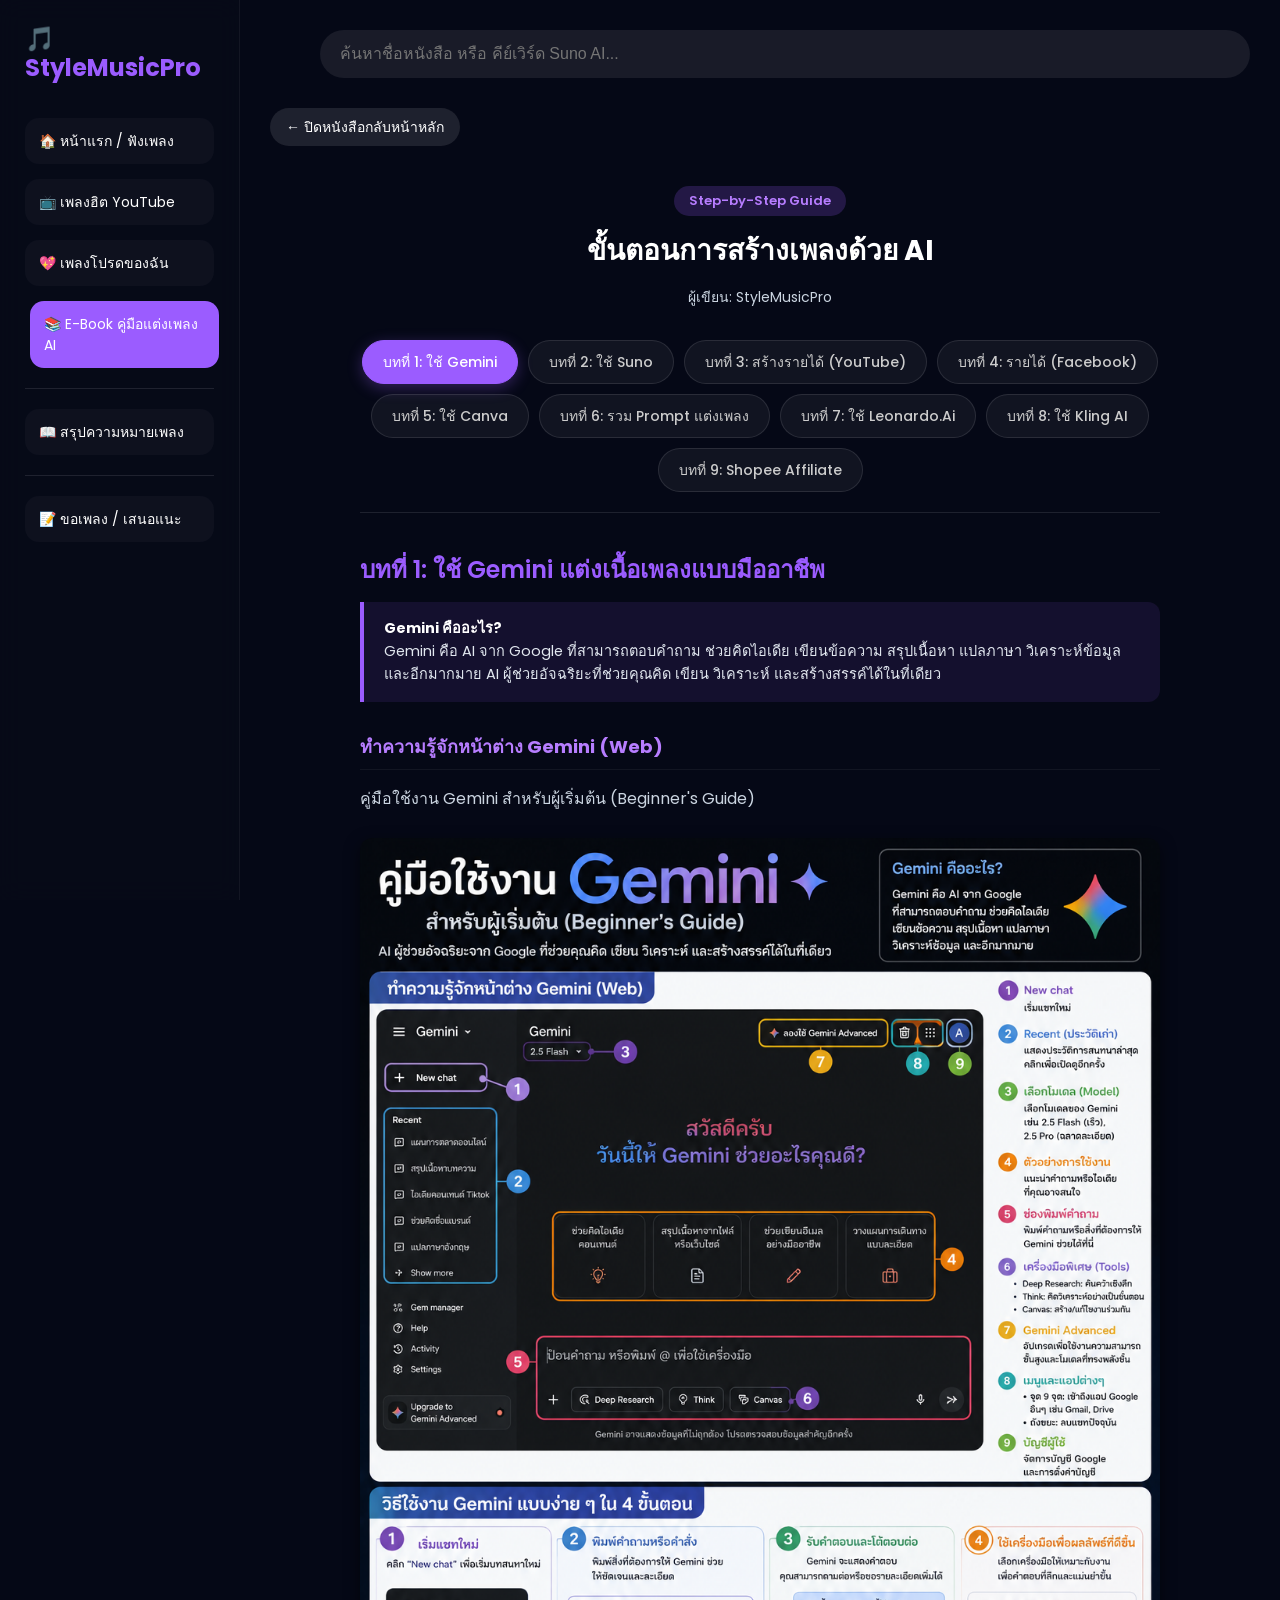
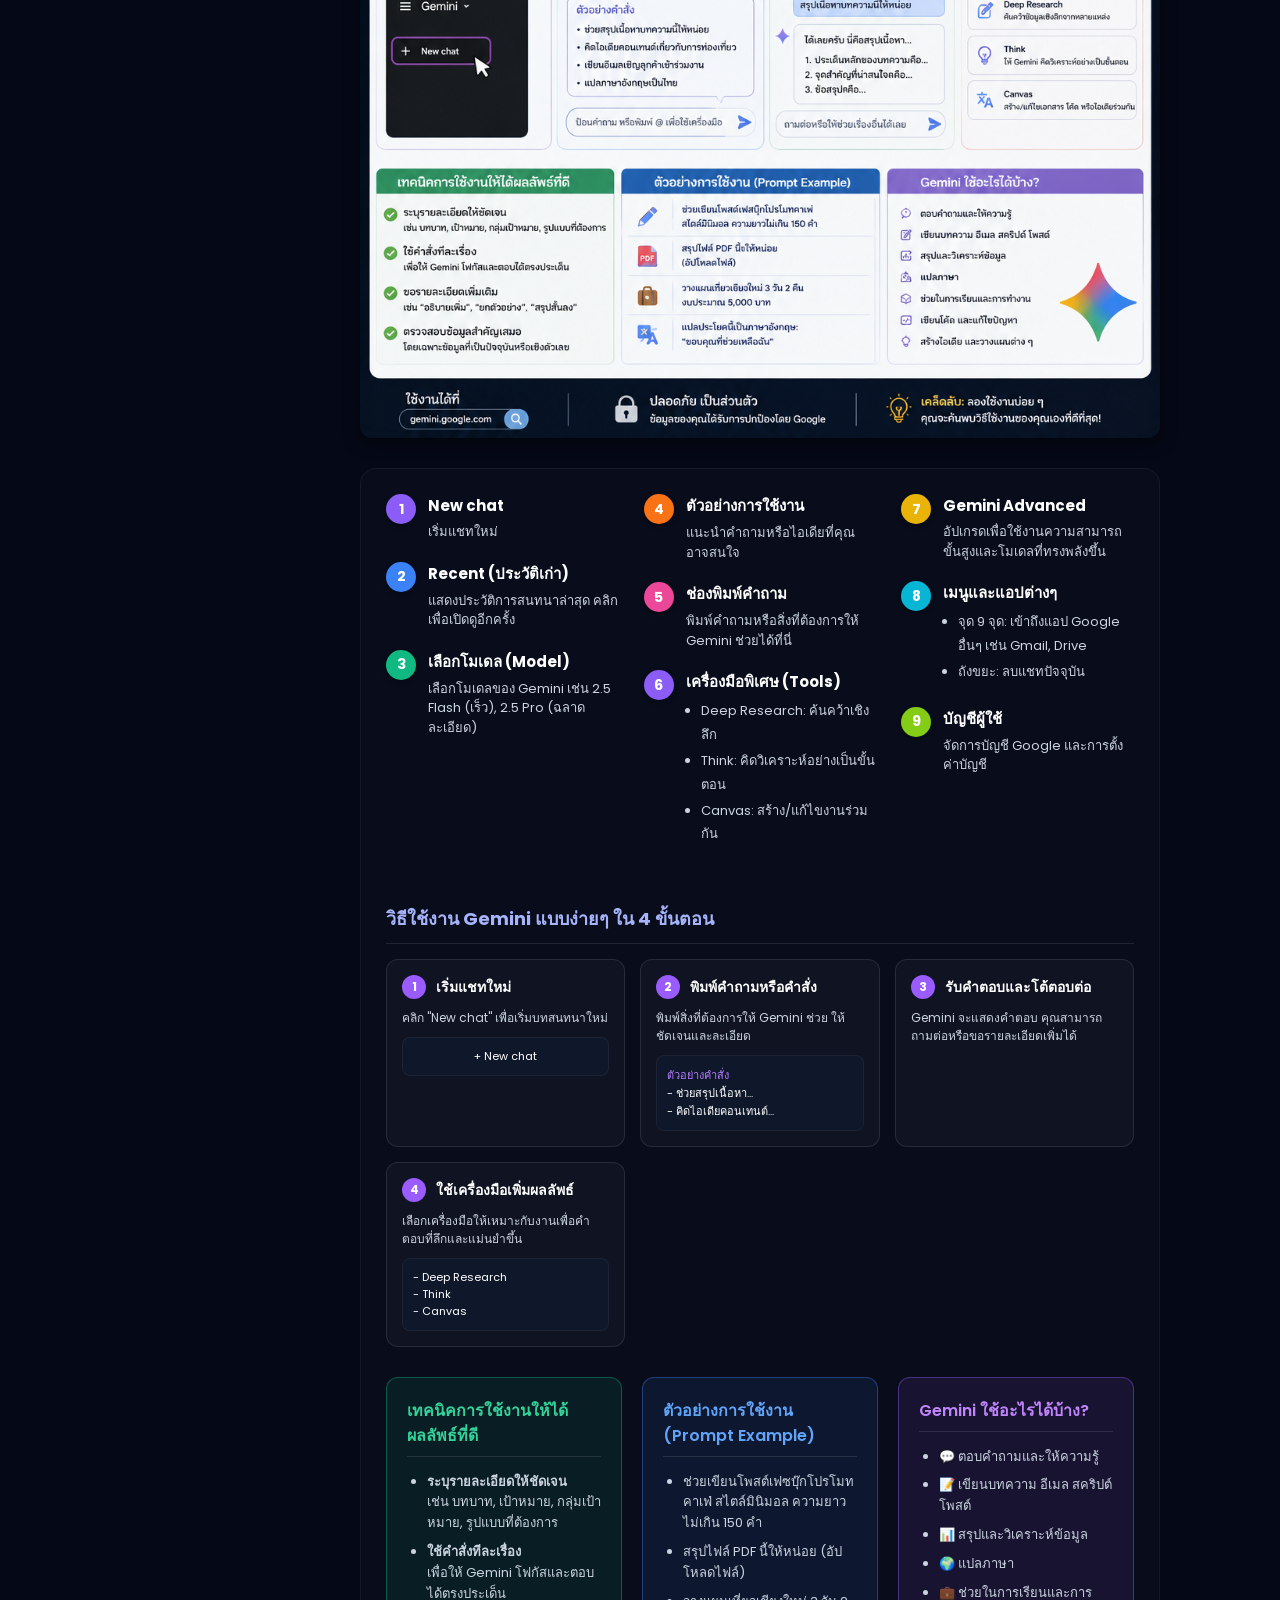
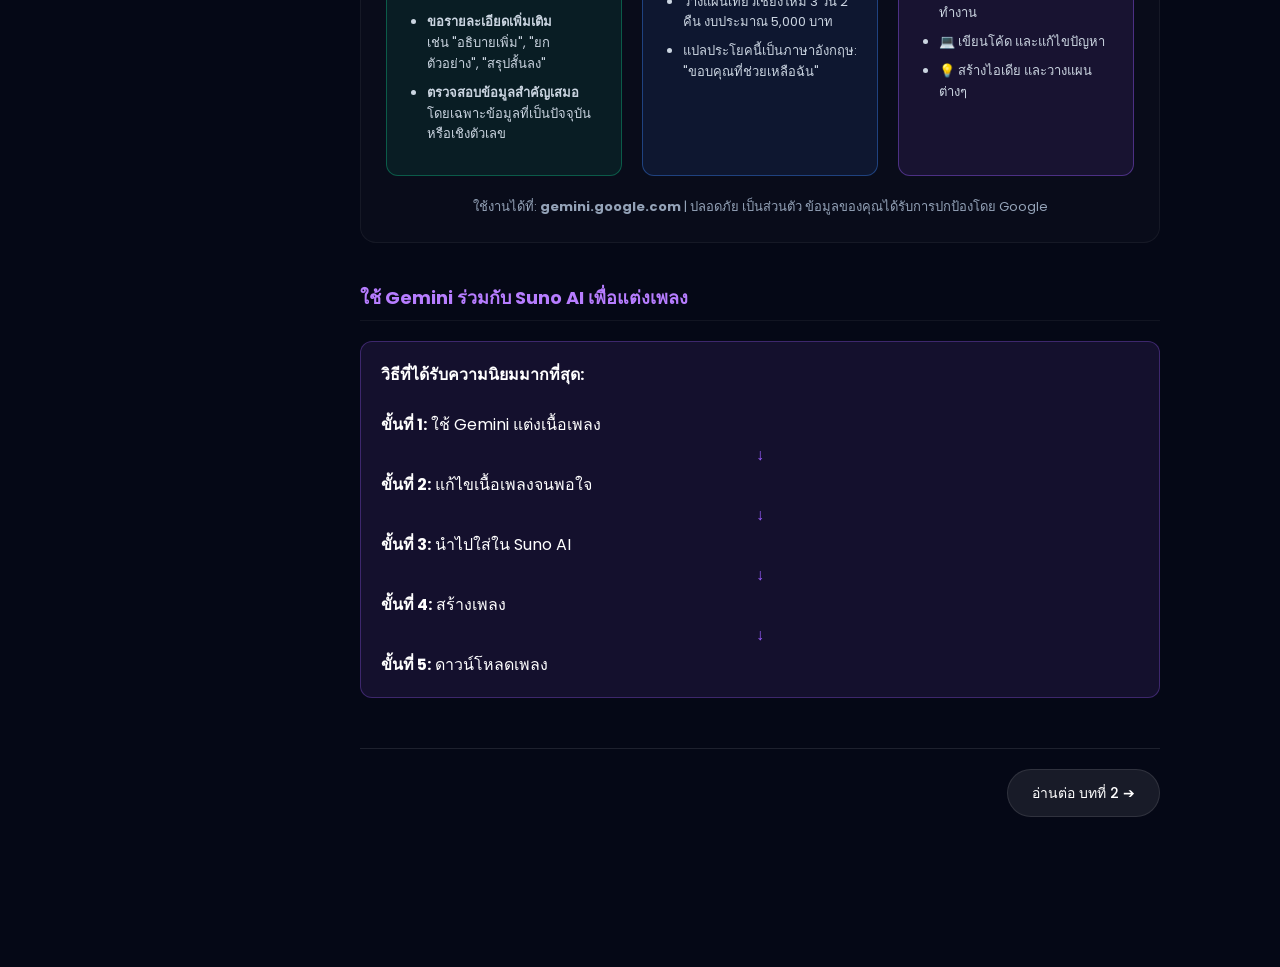
==== ebook.html @ 4c35cf30 "Fix image source path in ebook.html" ====
<!DOCTYPE html>
<html lang="th">
<head>
 <script async src="https://pagead2.googlesyndication.com/pagead/js/adsbygoogle.js?client=ca-pub-6145864021950294"
     crossorigin="anonymous"></script>   
<meta charset="UTF-8">
<meta name="viewport" content="width=device-width, initial-scale=1.0, maximum-scale=1.0, user-scalable=no">

<title>E-Book: ขั้นตอนการสร้างเพลงด้วย Suno AI | StyleMusicPro</title>
<meta name="description" content="ดาวน์โหลดฟรี E-Book คู่มือขั้นตอนการสร้างเพลงด้วย Suno AI และ Gemini เรียนรู้วิธีเขียนเนื้อเพลงและการใช้คำสั่ง (Prompt) ที่ชัดเจน">
<meta name="keywords" content="Suno AI, แต่งเพลงด้วย AI, Prompt แต่งเพลง Suno, คู่มือ Suno AI, สร้างเพลง AI, ขั้นตอนการสร้างเพลง, StyleMusicPro">
<meta name="author" content="StyleMusicPro">
<link href="https://fonts.googleapis.com/css2?family=Poppins:wght@300;400;500;600;700&display=swap" rel="stylesheet">

<style>
/* --- สไตล์หลัก --- */
.menu-toggle{ display:none; position:fixed; top:15px; left:15px; z-index:9999; width:42px; height:42px; border:none; border-radius:12px; background:#9b5cff; color:white; font-size:24px; cursor:pointer; align-items: center; justify-content: center; }
*{ margin:0; padding:0; box-sizing:border-box; }
body{ font-family:'Poppins',sans-serif; background:#050816; color:white; overflow-x:hidden; width: 100vw; scroll-behavior:smooth; padding-bottom: 100px; }
.container{ display:flex; min-height:100vh; max-width: 100%; }
a { text-decoration: none; color: inherit; }

/* Sidebar */
.sidebar{ width:240px; background:rgba(7,11,24,.88); backdrop-filter:blur(12px); padding:25px; display:flex; flex-direction:column; gap:15px; border-right:1px solid rgba(255,255,255,.05); z-index: 1000; position: fixed; height: 100vh; }
.logo-container { display: flex; justify-content: space-between; align-items: center; margin-bottom:20px; }
.logo{ font-size:24px; font-weight:700; color:#9b5cff; line-height: 1.2; }
.close-sidebar { display: none; background: none; border: none; color: white; font-size: 24px; cursor: pointer; }
.menu{ padding:12px 14px; border-radius:14px; cursor:pointer; transition:.3s; background:rgba(255,255,255,.03); display: block; font-size: 14px; }
.menu:hover, .menu.active { background:#9b5cff; transform:translateX(5px); }
.menu-divider { height: 1px; background: rgba(255,255,255,0.1); margin: 5px 0; }

/* Main Content */
.main{ flex:1; margin-left: 240px; padding:30px; }
.topbar{ display:flex; justify-content:space-between; align-items:center; gap:20px; margin-bottom:30px; }
.search-box input{ width:100%; padding:15px 20px; border:none; border-radius:40px; background:rgba(255,255,255,.08); color:white; outline:none; font-size:16px; }

/* Sections */
.page-header { margin-bottom: 30px; padding-bottom: 20px; border-bottom: 1px solid rgba(255,255,255,0.1); }
.page-title { font-size: 28px; color: #fff; margin-bottom: 10px; line-height: 1.4; }
.page-subtitle { color: #aaa; font-size: 14px; line-height: 1.6; }
.video-grid { display: grid; grid-template-columns: repeat(auto-fit, minmax(280px, 1fr)); gap: 25px; margin-bottom: 50px; }
.video-card { background: rgba(255,255,255,0.02); border: 1px solid rgba(255,255,255,0.05); border-radius: 16px; padding: 15px; transition: 0.3s; }
.video-card:hover { transform: translateY(-5px); border-color: #9b5cff; background: rgba(255,255,255,0.05); box-shadow: 0 10px 20px rgba(155,92,255,0.1); }
.video-card img { width: 100%; height: 350px; border-radius: 12px; object-fit: cover; margin-bottom: 15px; background: #333; }
.video-title { font-size: 16px; font-weight: 600; color: #fff; line-height: 1.4; margin-bottom: 8px; }
.video-channel { font-size: 13px; color: #9b5cff; }
.btn-download { display: inline-block; margin-top: 10px; padding: 10px 20px; background: #9b5cff; color: white; border-radius: 20px; font-size: 14px; font-weight: 600; transition: 0.3s; text-align: center; width: 100%; border: none; cursor: pointer; font-family: 'Poppins', sans-serif; }
.btn-download:hover { background: #b77dff; transform: translateY(-2px); }

/* --- ระบบอ่าน E-Book ที่เป็นระบบ --- */
.reader-container { max-width: 800px; margin: 0 auto; padding: 20px 0; }
.book-header { text-align: center; margin-bottom: 30px; }
.book-tag { background: rgba(155,92,255,0.2); color: #b77dff; padding: 5px 15px; border-radius: 20px; font-size: 13px; font-weight: 600; display: inline-block; margin-bottom: 15px; }
.book-title-read { font-size: 28px; color: #fff; line-height: 1.4; margin-bottom: 15px; }
.book-author { color: #888; font-size: 14px; }

/* Chapter Navigation Menu */
.chapter-nav { display: flex; flex-wrap: wrap; gap: 10px; justify-content: center; margin-bottom: 40px; padding-bottom: 20px; border-bottom: 1px solid rgba(255,255,255,0.1); }
.chapter-btn { background: rgba(255,255,255,0.05); color: #ccc; border: 1px solid rgba(255,255,255,0.1); padding: 10px 20px; border-radius: 30px; cursor: pointer; transition: 0.3s; font-family: 'Poppins', sans-serif; font-size: 14px; font-weight: 500; }
.chapter-btn:hover { background: rgba(155,92,255,0.2); color: #fff; border-color: #9b5cff; }
.chapter-btn.active { background: #9b5cff; color: #fff; border-color: #9b5cff; box-shadow: 0 4px 15px rgba(155,92,255,0.3); }

/* Chapter Content Area */
.chapter-content { display: none; animation: fadeIn 0.4s ease; }
.chapter-content.active { display: block; }
@keyframes fadeIn { from { opacity: 0; transform: translateY(15px); } to { opacity: 1; transform: translateY(0); } }

/* Typography inside Reader */
.chapter-title { color: #9b5cff; font-size: 24px; margin-bottom: 15px; line-height: 1.4; font-weight: 600; }
.chapter-summary { background: rgba(155, 92, 255, 0.1); border-left: 4px solid #9b5cff; padding: 15px 20px; margin-bottom: 30px; border-radius: 0 12px 12px 0; color: #e2e8f0; font-size: 14.5px; line-height: 1.6; }
.chapter-summary strong { color: #fff; }

.reader-container h3 { color: #fff; font-size: 18px; margin: 30px 0 15px 0; border-bottom: 1px solid rgba(255,255,255,0.05); padding-bottom: 8px; }
.reader-container h4 { color: #fff; font-size: 16px; margin: 20px 0 10px 0; }
.reader-container p { margin-bottom: 15px; color: #cbd5e1; line-height: 1.8; }
.reader-container ul, .reader-container ol { margin-left: 0px; margin-bottom: 20px; color: #cbd5e1; line-height: 1.8; padding-left: 20px; }
.reader-container li { margin-bottom: 10px; }
.prompt-box { background: #0f172a; border: 1px solid rgba(155,92,255,0.3); padding: 20px; border-radius: 12px; margin: 20px 0; font-family: monospace; color: #a5b4fc; word-wrap: break-word; line-height: 1.6; }
.workflow-box { background: rgba(155,92,255,0.1); padding: 20px; border-radius: 12px; border: 1px solid rgba(155,92,255,0.3); margin-top: 20px; text-align: center; }
.prompt-list-item { background: rgba(255,255,255,0.02); border-left: 3px solid #9b5cff; padding: 12px 15px; margin-bottom: 10px; border-radius: 0 8px 8px 0; font-family: monospace; color: #cbd5e1; list-style-type: none; margin-left: -20px;}
.content-image { max-width: 100%; height: auto; border-radius: 12px; margin: 25px 0; box-shadow: 0 5px 15px rgba(0,0,0,0.5); display: block; }

/* Custom Layout for Infographic Content */
.info-container { background: rgba(255,255,255,0.02); border-radius: 16px; padding: 25px; margin-top: 30px; border: 1px solid rgba(255,255,255,0.05); }
.info-grid { display: grid; grid-template-columns: repeat(auto-fit, minmax(220px, 1fr)); gap: 25px; margin-bottom: 35px; }
.info-item { display: flex; align-items: flex-start; gap: 12px; margin-bottom: 20px; }
.info-number { width: 30px; height: 30px; border-radius: 50%; display: flex; align-items: center; justify-content: center; font-weight: bold; color: white; flex-shrink: 0; font-size: 14px; box-shadow: 0 2px 5px rgba(0,0,0,0.3); }

/* Number Colors */
.num-1, .num-11 { background: #8b5cf6; }
.num-2, .num-10 { background: #3b82f6; }
.num-3 { background: #10b981; }
.num-4 { background: #f97316; }
.num-5 { background: #ec4899; }
.num-6 { background: #8b5cf6; }
.num-7 { background: #eab308; }
.num-8 { background: #06b6d4; }
.num-9 { background: #84cc16; }
.num-12 { background: #3b82f6; }

.info-text strong { display: block; color: #fff; margin-bottom: 5px; font-size: 15px; }
.info-text p { font-size: 13px; margin: 0; line-height: 1.5; color: #cbd5e1; }
.info-text ul { padding-left: 15px; margin-top: 5px; margin-bottom: 0; }
.info-text li { font-size: 13px; margin-bottom: 3px; color: #cbd5e1; }

/* Cards Grid */
.cards-grid { display: grid; grid-template-columns: repeat(auto-fit, minmax(220px, 1fr)); gap: 20px; }
.card-box { background: rgba(0,0,0,0.2); border-radius: 12px; padding: 20px; border: 1px solid rgba(155,92,255,0.2); }
.card-title { font-weight: 600; color: #b77dff; margin-bottom: 15px; font-size: 16px; border-bottom: 1px solid rgba(255,255,255,0.1); padding-bottom: 8px; }
.card-box.purple-bg { background: rgba(155,92,255,0.1); border-color: rgba(155,92,255,0.4); }
.card-box.blue-bg { background: rgba(59,130,246,0.1); border-color: rgba(59,130,246,0.4); }
.card-box.green-bg { background: rgba(16,185,129,0.1); border-color: rgba(16,185,129,0.4); }
.card-box ol, .card-box ul { padding-left: 20px; margin-bottom: 10px; }
.card-box li { font-size: 13px; margin-bottom: 8px; line-height: 1.6; }
.card-subtitle { font-weight: 600; color: #a5b4fc; font-size: 14px; margin-bottom: 5px; margin-top: 10px; }
.card-text { font-size: 13px; color: #e2e8f0; background: rgba(0,0,0,0.3); padding: 8px; border-radius: 6px; margin-bottom: 10px; line-height: 1.5; }

/* Gemini 4 Steps Grid */
.gemini-steps-grid { display: grid; grid-template-columns: repeat(auto-fit, minmax(180px, 1fr)); gap: 15px; margin-bottom: 30px; }
.gemini-step { background: rgba(255,255,255,0.03); border: 1px solid rgba(255,255,255,0.1); border-radius: 12px; padding: 15px; }
.gemini-step-header { display: flex; align-items: center; gap: 10px; margin-bottom: 10px; }
.gemini-step-num { width: 24px; height: 24px; border-radius: 50%; background: #9b5cff; color: white; display: flex; align-items: center; justify-content: center; font-size: 12px; font-weight: bold; }
.gemini-step-title { font-weight: 600; font-size: 14px; color: #fff; }
.gemini-step-desc { font-size: 12px; color: #cbd5e1; line-height: 1.5; }
.gemini-mockup { background: #0f172a; border-radius: 8px; padding: 10px; margin-top: 10px; font-size: 11px; border: 1px solid rgba(255,255,255,0.05); }

/* YouTube Specific Styles */
.yt-header-box { background: rgba(239,68,68,0.1); border: 1px solid rgba(239,68,68,0.3); padding: 20px; border-radius: 12px; margin-bottom: 30px; }
.yt-main-title { color: #ef4444; font-size: 24px; font-weight: 700; text-align: center; margin-bottom: 5px; }
.yt-sub-title { color: #fca5a5; text-align: center; font-size: 14px; margin-bottom: 20px; }
.yt-flow { display: flex; justify-content: center; gap: 15px; flex-wrap: wrap; font-size: 13px; font-weight: 600; color: #fff; }
.yt-flow span { display: flex; align-items: center; gap: 5px; }
.yt-flow span::after { content: "➔"; color: #ef4444; margin-left: 10px; }
.yt-flow span:last-child::after { display: none; }

.yt-grid { display: grid; grid-template-columns: repeat(auto-fit, minmax(300px, 1fr)); gap: 20px; margin-bottom: 25px; }
.yt-box { background: rgba(255,255,255,0.02); border: 1px solid rgba(239,68,68,0.2); border-radius: 12px; padding: 20px; }
.yt-box-header { display: flex; align-items: center; gap: 10px; margin-bottom: 15px; border-bottom: 1px solid rgba(239,68,68,0.2); padding-bottom: 10px; }
.yt-step-circle { width: 32px; height: 32px; background: #ef4444; color: white; border-radius: 50%; display: flex; align-items: center; justify-content: center; font-weight: bold; font-size: 16px; flex-shrink: 0; }
.yt-box-title { color: #fca5a5; font-size: 16px; font-weight: 600; }

.yt-list { list-style: none; padding: 0; margin: 0; }
.yt-list li { display: flex; align-items: flex-start; gap: 10px; margin-bottom: 12px; font-size: 13px; color: #cbd5e1; line-height: 1.5; }
.yt-list li .num { background: #ef4444; color: white; width: 18px; height: 18px; border-radius: 50%; display: flex; align-items: center; justify-content: center; font-size: 10px; font-weight: bold; flex-shrink: 0; margin-top: 2px; }
.yt-list li ul { padding-left: 15px; margin-top: 5px; list-style-type: disc; color: #94a3b8; }
.yt-list li ul li { margin-bottom: 2px; }

.yt-highlight-box { background: rgba(0,0,0,0.3); border-radius: 8px; padding: 15px; margin-top: 15px; border: 1px solid rgba(255,255,255,0.05); }
.yt-highlight-box h4 { color: #fff; font-size: 14px; margin-top: 0; margin-bottom: 10px; text-align: center; }

.yt-features-grid { display: grid; grid-template-columns: repeat(auto-fit, minmax(140px, 1fr)); gap: 10px; }
.yt-feature { background: rgba(255,255,255,0.03); padding: 10px; border-radius: 8px; text-align: center; font-size: 12px; color: #cbd5e1; border: 1px solid rgba(255,255,255,0.05); }
.yt-feature strong { display: block; color: #60a5fa; margin-bottom: 5px; font-size: 13px; }

.yt-tools-grid { display: grid; grid-template-columns: 1fr 1fr; gap: 10px; margin-top: 10px; }
.yt-tool { display: flex; align-items: center; gap: 10px; background: rgba(255,255,255,0.03); padding: 10px; border-radius: 8px; font-size: 12px; border: 1px solid rgba(255,255,255,0.05); }
.yt-tool-icon { width: 30px; height: 30px; border-radius: 6px; background: #333; display: flex; align-items: center; justify-content: center; font-weight: bold; color: white; }

.yt-table { width: 100%; border-collapse: collapse; margin-top: 10px; font-size: 12px; }
.yt-table th, .yt-table td { padding: 8px; border-bottom: 1px solid rgba(255,255,255,0.1); text-align: left; color: #cbd5e1; }
.yt-table th { color: #fca5a5; font-weight: 600; }
.yt-table td:last-child { color: #10b981; font-weight: 600; }

.yt-summary-bar { background: linear-gradient(90deg, #1e1b4b, #4c1d95, #9f1239); padding: 15px 20px; border-radius: 12px; display: flex; justify-content: space-between; align-items: center; margin-top: 20px; flex-wrap: wrap; gap: 15px; }
.yt-summary-text { color: white; font-size: 14px; font-weight: 600; }

/* =========================================
   สไตล์สำหรับ บทที่ 2 (Suno AI) 
========================================= */
.suno-infographic-container { background: rgba(255,255,255,0.02); border-radius: 16px; padding: 25px; margin-top: 30px; border: 1px solid rgba(255,255,255,0.05); }
.suno-info-grid { display: grid; grid-template-columns: repeat(auto-fit, minmax(220px, 1fr)); gap: 25px; margin-bottom: 35px; }
.suno-info-item { display: flex; align-items: flex-start; gap: 12px; margin-bottom: 20px; }
.suno-info-number { width: 30px; height: 30px; border-radius: 50%; display: flex; align-items: center; justify-content: center; font-weight: bold; color: white; flex-shrink: 0; font-size: 14px; box-shadow: 0 2px 5px rgba(0,0,0,0.3); }
.suno-info-number.num-1, .suno-info-number.num-11 { background: #8b5cf6; }
.suno-info-number.num-2, .suno-info-number.num-10 { background: #3b82f6; }
.suno-info-number.num-3 { background: #10b981; }
.suno-info-number.num-4 { background: #f97316; }
.suno-info-number.num-5 { background: #ec4899; }
.suno-info-number.num-6 { background: #8b5cf6; }
.suno-info-number.num-7 { background: #eab308; }
.suno-info-number.num-8 { background: #06b6d4; }
.suno-info-number.num-9 { background: #84cc16; }
.suno-info-number.num-12 { background: #3b82f6; }

.suno-info-text strong { display: block; color: #fff; margin-bottom: 5px; font-size: 15px; }
.suno-info-text p { font-size: 13px; margin: 0; line-height: 1.5; color: #cbd5e1; }
.suno-info-text ul { padding-left: 15px; margin-top: 5px; margin-bottom: 0; }
.suno-info-text li { font-size: 13px; margin-bottom: 3px; color: #cbd5e1; }

.suno-cards-grid { display: grid; grid-template-columns: repeat(auto-fit, minmax(220px, 1fr)); gap: 20px; }
.suno-card { background: rgba(0,0,0,0.2); border-radius: 12px; padding: 20px; border: 1px solid rgba(155,92,255,0.2); }
.suno-card-title { font-weight: 600; color: #b77dff; margin-bottom: 15px; font-size: 16px; border-bottom: 1px solid rgba(255,255,255,0.1); padding-bottom: 8px; }
.suno-card.purple-bg { background: rgba(155,92,255,0.1); border-color: rgba(155,92,255,0.4); }
.suno-card ol, .suno-card ul { padding-left: 20px; margin-bottom: 10px; }
.suno-card li { font-size: 13px; margin-bottom: 8px; line-height: 1.6; }
.suno-card-subtitle { font-weight: 600; color: #a5b4fc; font-size: 14px; margin-bottom: 5px; margin-top: 10px; }
.suno-card-text { font-size: 13px; color: #e2e8f0; background: rgba(0,0,0,0.3); padding: 8px; border-radius: 6px; margin-bottom: 10px; line-height: 1.5; }
.suno-note { font-size: 12px; color: #94a3b8; margin-top: 10px; font-style: italic; }

/* =========================================
   สไตล์สำหรับ บทที่ 4 และ 5 (Facebook, Canva) 
========================================= */
.fb-header-box { background: rgba(24,119,242,0.1); border: 1px solid rgba(24,119,242,0.3); padding: 20px; border-radius: 12px; margin-bottom: 30px; }
.fb-main-title { color: #60a5fa; font-size: 24px; font-weight: 700; text-align: center; margin-bottom: 5px; }
.fb-sub-title { color: #93c5fd; text-align: center; font-size: 14px; margin-bottom: 20px; }
.fb-flow { display: flex; justify-content: center; gap: 15px; flex-wrap: wrap; font-size: 13px; font-weight: 600; color: #fff; }
.fb-flow span { display: flex; align-items: center; gap: 5px; }
.fb-flow span::after { content: "➔"; color: #60a5fa; margin-left: 10px; }
.fb-flow span:last-child::after { display: none; }

.fb-grid { display: grid; grid-template-columns: repeat(auto-fit, minmax(300px, 1fr)); gap: 20px; margin-bottom: 25px; }
.fb-box { background: rgba(255,255,255,0.02); border: 1px solid rgba(24,119,242,0.2); border-radius: 12px; padding: 20px; height: 100%; }
.fb-box-header { display: flex; align-items: center; gap: 10px; margin-bottom: 15px; border-bottom: 1px solid rgba(24,119,242,0.2); padding-bottom: 10px; }
.fb-step-circle { width: 32px; height: 32px; background: #3b82f6; color: white; border-radius: 50%; display: flex; align-items: center; justify-content: center; font-weight: bold; font-size: 16px; flex-shrink: 0; }
.fb-box-title { color: #93c5fd; font-size: 16px; font-weight: 600; }

.fb-list { list-style: none; padding: 0; margin: 0; }
.fb-list li { display: flex; align-items: flex-start; gap: 10px; margin-bottom: 12px; font-size: 13px; color: #cbd5e1; line-height: 1.5; }
.fb-list li .num { background: #3b82f6; color: white; width: 18px; height: 18px; border-radius: 50%; display: flex; align-items: center; justify-content: center; font-size: 10px; font-weight: bold; flex-shrink: 0; margin-top: 2px; }

.fb-highlight-box { background: rgba(0,0,0,0.3); border-radius: 8px; padding: 15px; margin-top: 15px; border: 1px solid rgba(255,255,255,0.05); }
.fb-icon-grid { display: grid; grid-template-columns: repeat(auto-fit, minmax(180px, 1fr)); gap: 15px; }
.fb-icon-item { background: rgba(255,255,255,0.03); border: 1px solid rgba(255,255,255,0.05); padding: 15px; border-radius: 8px; font-size: 12px; color: #cbd5e1; line-height: 1.5; }
.fb-icon-item strong { display: block; color: #60a5fa; margin-bottom: 5px; font-size: 14px; }


/* Bottom Navigation Buttons */
.chapter-footer-nav { display: flex; justify-content: space-between; align-items: center; margin-top: 50px; padding-top: 20px; border-top: 1px solid rgba(255,255,255,0.1); }
.btn-nav { background: rgba(255,255,255,0.08); color: white; border: 1px solid rgba(255,255,255,0.1); padding: 12px 24px; border-radius: 30px; cursor: pointer; transition: 0.3s; font-family: 'Poppins', sans-serif; font-size: 14px; font-weight: 500; display: inline-flex; align-items: center; gap: 8px; }
.btn-nav:hover { background: #9b5cff; border-color: #9b5cff; }
.btn-back-read { display: inline-block; background: rgba(255,255,255,0.1); color: white; padding: 8px 16px; border-radius: 20px; text-decoration: none; font-size: 14px; transition: 0.3s; margin-bottom: 20px; cursor: pointer; border: none; font-family: 'Poppins', sans-serif; }
.btn-back-read:hover { background: #ff4757; color: white; }

/* Responsive */
@media(max-width:768px){
    .menu-toggle { display: flex; }
    .sidebar { left: -280px; width: 260px; transition: .3s; }
    .sidebar.active { left: 0; box-shadow: 0 0 30px rgba(0,0,0,.9); }
    .close-sidebar { display: block; }
    .main { margin-left: 0; padding: 15px; padding-top: 75px; padding-bottom: 40px; width: 100%; }
    .page-title { font-size: 22px; }
    .book-title-read { font-size: 22px; }
    .chapter-nav { flex-wrap: nowrap; overflow-x: auto; justify-content: flex-start; padding-bottom: 10px; }
    .chapter-btn { flex: 0 0 auto; white-space: nowrap; }
    .chapter-footer-nav { flex-direction: column; gap: 15px; }
    .btn-nav { width: 100%; justify-content: center; }
    .yt-flow span::after { content: "↓"; margin-left: 0; display: block; text-align: center; width: 100%; margin-top: 5px; }
    .fb-flow span::after { content: "↓"; margin-left: 0; display: block; text-align: center; width: 100%; margin-top: 5px; }
    .yt-summary-bar { flex-direction: column; text-align: center; }
}
</style>
</head>
<body>

<button class="menu-toggle" onclick="toggleMenu()">☰</button>

<div class="container">
    <div class="sidebar" id="sidebar">
        <div class="logo-container">
            <div class="logo">🎵 StyleMusicPro</div>
            <button class="close-sidebar" onclick="toggleMenu()">✕</button>
        </div>
        
        <a href="index.html" class="menu">🏠 หน้าแรก / ฟังเพลง</a>
        <a href="index.html" class="menu">📺 เพลงฮิต YouTube</a>
        <a href="index.html" class="menu">💖 เพลงโปรดของฉัน</a>
        
        <a href="#" class="menu active" onclick="openBook()">📚 E-Book คู่มือแต่งเพลง AI</a>
        
        <div class="menu-divider"></div>
        <a href="lyrics.html" target="_blank" class="menu">📖 สรุปความหมายเพลง</a>
        <div class="menu-divider"></div>
        <a href="mailto:contact@stylemusicpro.com" class="menu">📝 ขอเพลง / เสนอแนะ</a>
    </div>

    <div class="main">
        <div class="topbar">
            <div class="search-box" style="flex:1; margin-left: 50px;">
                <input type="text" id="searchEbook" placeholder="ค้นหาชื่อหนังสือ หรือ คีย์เวิร์ด Suno AI...">
            </div>
        </div>

        <div id="ebookSection" style="display: none;">
            <div class="page-header">
                <h1 class="page-title">📚 E-Book ขั้นตอนการสร้างเพลงด้วย AI (Gemini & Suno)</h1>
                <p class="page-subtitle">ดาวน์โหลดฟรี! คู่มือเจาะลึกเทคนิคการใช้ AI สร้างสรรค์บทเพลงตั้งแต่เริ่มเขียนเนื้อจนถึงการเจนเพลงด้วย Suno</p>
            </div>

            <div class="video-grid">
                <div class="video-card">
                    <img src="https://via.placeholder.com/300x400/9b5cff/ffffff?text=How+To+Make+Song" alt="ขั้นตอนการสร้างเพลง">
                    <div class="video-title">คู่มือสร้างเพลงด้วย AI (ฉบับสมบูรณ์)</div>
                    <div class="video-channel">📖 ผู้เขียน: StyleMusicPro</div>
                    <button class="btn-download" onclick="openBook()">📥 เริ่มเรียนรู้ / อ่านออนไลน์</button>
                </div>
            </div>
        </div>

        <div id="readerSection">
            <button class="btn-back-read" onclick="closeBook()">← ปิดหนังสือกลับหน้าหลัก</button>
            
            <div class="reader-container">
                <div class="book-header">
                    <span class="book-tag">Step-by-Step Guide</span>
                    <h1 class="book-title-read">ขั้นตอนการสร้างเพลงด้วย AI</h1>
                    <p class="book-author">ผู้เขียน: StyleMusicPro</p>
                </div>

               <div class="chapter-nav">
    <button class="chapter-btn active" id="btn-ch1" onclick="showChapter(1)">บทที่ 1: ใช้ Gemini</button>
    <button class="chapter-btn" id="btn-ch2" onclick="showChapter(2)">บทที่ 2: ใช้ Suno</button>
    <button class="chapter-btn" id="btn-ch3" onclick="showChapter(3)">บทที่ 3: สร้างรายได้ (YouTube)</button>
    <button class="chapter-btn" id="btn-ch4" onclick="showChapter(4)">บทที่ 4: รายได้ (Facebook)</button>
    <button class="chapter-btn" id="btn-ch5" onclick="showChapter(5)">บทที่ 5: ใช้ Canva</button>
    <button class="chapter-btn" id="btn-ch6" onclick="showChapter(6)">บทที่ 6: รวม Prompt แต่งเพลง</button>
    <button class="chapter-btn" id="btn-ch7" onclick="showChapter(7)">บทที่ 7: ใช้ Leonardo.Ai</button>
    <button class="chapter-btn" id="btn-ch8" onclick="showChapter(8)">บทที่ 8: ใช้ Kling AI</button>
    <button class="chapter-btn" id="btn-ch9" onclick="showChapter(9)">บทที่ 9: Shopee Affiliate</button>           
</div>

                <div id="ch1" class="chapter-content active">
                    <h2 class="chapter-title">บทที่ 1: ใช้ Gemini แต่งเนื้อเพลงแบบมืออาชีพ</h2>
                    
                    <div class="chapter-summary">
                        <strong>Gemini คืออะไร?</strong><br>
                        Gemini คือ AI จาก Google ที่สามารถตอบคำถาม ช่วยคิดไอเดีย เขียนข้อความ สรุปเนื้อหา แปลภาษา วิเคราะห์ข้อมูล และอีกมากมาย AI ผู้ช่วยอัจฉริยะที่ช่วยคุณคิด เขียน วิเคราะห์ และสร้างสรรค์ได้ในที่เดียว
                    </div>

                    <h3 style="color: #b77dff; margin-top: 30px;">ทำความรู้จักหน้าต่าง Gemini (Web)</h3>
                    <p>คู่มือใช้งาน Gemini สำหรับผู้เริ่มต้น (Beginner's Guide)</p>

                    <img src="songs/gemini.png" alt="คู่มือใช้งาน Gemini สำหรับผู้เริ่มต้น" class="content-image">

                    <div class="info-container">
                        
                        <div class="info-grid">
                            
                            <div>
                                <div class="info-item">
                                    <div class="info-number num-1">1</div>
                                    <div class="info-text">
                                        <strong>New chat</strong>
                                        <p>เริ่มแชทใหม่</p>
                                    </div>
                                </div>
                                <div class="info-item">
                                    <div class="info-number num-2">2</div>
                                    <div class="info-text">
                                        <strong>Recent (ประวัติเก่า)</strong>
                                        <p>แสดงประวัติการสนทนาล่าสุด คลิกเพื่อเปิดดูอีกครั้ง</p>
                                    </div>
                                </div>
                                <div class="info-item">
                                    <div class="info-number num-3">3</div>
                                    <div class="info-text">
                                        <strong>เลือกโมเดล (Model)</strong>
                                        <p>เลือกโมเดลของ Gemini เช่น 2.5 Flash (เร็ว), 2.5 Pro (ฉลาดละเอียด)</p>
                                    </div>
                                </div>
                            </div>

                            <div>
                                <div class="info-item">
                                    <div class="info-number num-4">4</div>
                                    <div class="info-text">
                                        <strong>ตัวอย่างการใช้งาน</strong>
                                        <p>แนะนำคำถามหรือไอเดียที่คุณอาจสนใจ</p>
                                    </div>
                                </div>
                                <div class="info-item">
                                    <div class="info-number num-5">5</div>
                                    <div class="info-text">
                                        <strong>ช่องพิมพ์คำถาม</strong>
                                        <p>พิมพ์คำถามหรือสิ่งที่ต้องการให้ Gemini ช่วยได้ที่นี่</p>
                                    </div>
                                </div>
                                <div class="info-item">
                                    <div class="info-number num-6">6</div>
                                    <div class="info-text">
                                        <strong>เครื่องมือพิเศษ (Tools)</strong>
                                        <ul>
                                            <li>Deep Research: ค้นคว้าเชิงลึก</li>
                                            <li>Think: คิดวิเคราะห์อย่างเป็นขั้นตอน</li>
                                            <li>Canvas: สร้าง/แก้ไขงานร่วมกัน</li>
                                        </ul>
                                    </div>
                                </div>
                            </div>

                            <div>
                                <div class="info-item">
                                    <div class="info-number num-7">7</div>
                                    <div class="info-text">
                                        <strong>Gemini Advanced</strong>
                                        <p>อัปเกรดเพื่อใช้งานความสามารถขั้นสูงและโมเดลที่ทรงพลังขึ้น</p>
                                    </div>
                                </div>
                                <div class="info-item">
                                    <div class="info-number num-8">8</div>
                                    <div class="info-text">
                                        <strong>เมนูและแอปต่างๆ</strong>
                                        <ul>
                                            <li>จุด 9 จุด: เข้าถึงแอป Google อื่นๆ เช่น Gmail, Drive</li>
                                            <li>ถังขยะ: ลบแชทปัจจุบัน</li>
                                        </ul>
                                    </div>
                                </div>
                                <div class="info-item">
                                    <div class="info-number num-9">9</div>
                                    <div class="info-text">
                                        <strong>บัญชีผู้ใช้</strong>
                                        <p>จัดการบัญชี Google และการตั้งค่าบัญชี</p>
                                    </div>
                                </div>
                            </div>

                        </div> <h3 style="color: #a5b4fc; margin-top: 20px; font-size: 18px; border-bottom: 1px solid rgba(255,255,255,0.1); padding-bottom: 10px;">วิธีใช้งาน Gemini แบบง่ายๆ ใน 4 ขั้นตอน</h3>
                        
                        <div class="gemini-steps-grid">
                            <div class="gemini-step">
                                <div class="gemini-step-header">
                                    <div class="gemini-step-num num-1">1</div>
                                    <div class="gemini-step-title">เริ่มแชทใหม่</div>
                                </div>
                                <div class="gemini-step-desc">คลิก "New chat" เพื่อเริ่มบทสนทนาใหม่</div>
                                <div class="gemini-mockup" style="text-align:center;">+ New chat</div>
                            </div>
                            
                            <div class="gemini-step">
                                <div class="gemini-step-header">
                                    <div class="gemini-step-num num-2">2</div>
                                    <div class="gemini-step-title">พิมพ์คำถามหรือคำสั่ง</div>
                                </div>
                                <div class="gemini-step-desc">พิมพ์สิ่งที่ต้องการให้ Gemini ช่วย ให้ชัดเจนและละเอียด</div>
                                <div class="gemini-mockup">
                                    <span style="color:#b77dff">ตัวอย่างคำสั่ง</span><br>
                                    - ช่วยสรุปเนื้อหา...<br>
                                    - คิดไอเดียคอนเทนต์...
                                </div>
                            </div>
                            
                            <div class="gemini-step">
                                <div class="gemini-step-header">
                                    <div class="gemini-step-num num-3">3</div>
                                    <div class="gemini-step-title">รับคำตอบและโต้ตอบต่อ</div>
                                </div>
                                <div class="gemini-step-desc">Gemini จะแสดงคำตอบ คุณสามารถถามต่อหรือขอรายละเอียดเพิ่มได้</div>
                            </div>
                            
                            <div class="gemini-step">
                                <div class="gemini-step-header">
                                    <div class="gemini-step-num num-4">4</div>
                                    <div class="gemini-step-title">ใช้เครื่องมือเพิ่มผลลัพธ์</div>
                                </div>
                                <div class="gemini-step-desc">เลือกเครื่องมือให้เหมาะกับงานเพื่อคำตอบที่ลึกและแม่นยำขึ้น</div>
                                <div class="gemini-mockup">
                                    - Deep Research<br>
                                    - Think<br>
                                    - Canvas
                                </div>
                            </div>
                        </div>

                        <div class="cards-grid">
                            
                            <div class="card-box green-bg">
                                <div class="card-title" style="color: #34d399;">เทคนิคการใช้งานให้ได้ผลลัพธ์ที่ดี</div>
                                <ul>
                                    <li><strong>ระบุรายละเอียดให้ชัดเจน</strong><br>เช่น บทบาท, เป้าหมาย, กลุ่มเป้าหมาย, รูปแบบที่ต้องการ</li>
                                    <li><strong>ใช้คำสั่งทีละเรื่อง</strong><br>เพื่อให้ Gemini โฟกัสและตอบได้ตรงประเด็น</li>
                                    <li><strong>ขอรายละเอียดเพิ่มเติม</strong><br>เช่น "อธิบายเพิ่ม", "ยกตัวอย่าง", "สรุปสั้นลง"</li>
                                    <li><strong>ตรวจสอบข้อมูลสำคัญเสมอ</strong><br>โดยเฉพาะข้อมูลที่เป็นปัจจุบันหรือเชิงตัวเลข</li>
                                </ul>
                            </div>

                            <div class="card-box blue-bg">
                                <div class="card-title" style="color: #60a5fa;">ตัวอย่างการใช้งาน (Prompt Example)</div>
                                <ul>
                                    <li>ช่วยเขียนโพสต์เฟซบุ๊กโปรโมทคาเฟ่ สไตล์มินิมอล ความยาวไม่เกิน 150 คำ</li>
                                    <li>สรุปไฟล์ PDF นี้ให้หน่อย (อัปโหลดไฟล์)</li>
                                    <li>วางแผนเที่ยวเชียงใหม่ 3 วัน 2 คืน งบประมาณ 5,000 บาท</li>
                                    <li>แปลประโยคนี้เป็นภาษาอังกฤษ: "ขอบคุณที่ช่วยเหลือฉัน"</li>
                                </ul>
                            </div>

                            <div class="card-box purple-bg">
                                <div class="card-title" style="color: #c084fc;">Gemini ใช้อะไรได้บ้าง?</div>
                                <ul>
                                    <li>💬 ตอบคำถามและให้ความรู้</li>
                                    <li>📝 เขียนบทความ อีเมล สคริปต์ โพสต์</li>
                                    <li>📊 สรุปและวิเคราะห์ข้อมูล</li>
                                    <li>🌍 แปลภาษา</li>
                                    <li>💼 ช่วยในการเรียนและการทำงาน</li>
                                    <li>💻 เขียนโค้ด และแก้ไขปัญหา</li>
                                    <li>💡 สร้างไอเดีย และวางแผนต่างๆ</li>
                                </ul>
                            </div>

                        </div> <div style="text-align: center; margin-top: 20px; font-size: 13px; color: #94a3b8;">
                            ใช้งานได้ที่: <strong>gemini.google.com</strong> | ปลอดภัย เป็นส่วนตัว ข้อมูลของคุณได้รับการปกป้องโดย Google
                        </div>

                    </div> <h3 style="color: #b77dff; margin-top: 40px;">ใช้ Gemini ร่วมกับ Suno AI เพื่อแต่งเพลง</h3>
                    
                    <div class="workflow-box" style="text-align: left;">
                        <strong>วิธีที่ได้รับความนิยมมากที่สุด:</strong><br><br>
                        <strong>ขั้นที่ 1:</strong> ใช้ Gemini แต่งเนื้อเพลง<br>
                        <div style="text-align: center; color: #9b5cff; margin: 5px 0;">↓</div>
                        <strong>ขั้นที่ 2:</strong> แก้ไขเนื้อเพลงจนพอใจ<br>
                        <div style="text-align: center; color: #9b5cff; margin: 5px 0;">↓</div>
                        <strong>ขั้นที่ 3:</strong> นำไปใส่ใน Suno AI<br>
                        <div style="text-align: center; color: #9b5cff; margin: 5px 0;">↓</div>
                        <strong>ขั้นที่ 4:</strong> สร้างเพลง<br>
                        <div style="text-align: center; color: #9b5cff; margin: 5px 0;">↓</div>
                        <strong>ขั้นที่ 5:</strong> ดาวน์โหลดเพลง
                    </div>

                    <div class="chapter-footer-nav" style="justify-content: flex-end;">
                        <button class="btn-nav" onclick="showChapter(2)">อ่านต่อ บทที่ 2 ➔</button>
                    </div>
                </div>
                
                <div id="ch2" class="chapter-content">
                    <h2 class="chapter-title">บทที่ 2: คู่มือใช้งาน Suno AI แบบละเอียด ตั้งแต่เริ่มต้นจนสร้างเพลงระดับมืออาชีพ</h2>
                    
                    <div class="chapter-summary">
                        <strong>Suno AI คืออะไร?</strong><br>
                        Suno AI คือแพลตฟอร์มสร้างเพลงด้วยปัญญาประดิษฐ์ (AI) ที่สามารถสร้างเพลงพร้อมเสียงร้อง ดนตรี และการเรียบเรียงเพลงได้ภายในเวลาไม่กี่นาที
                    </div>

                    <h3 style="color: #b77dff; margin-top: 30px;">อธิบายหน้าต่างการใช้งาน (Create Song)</h3>
                    <p>สร้างเพลงด้วย AI ง่ายๆ ไม่กี่ขั้นตอน (Make a songกับ AI in just a few steps.)</p>

                    <img src="songs/sunoai.png" alt="หน้าต่างการใช้งาน Suno AI Create Mode" class="content-image">

                    <div class="suno-infographic-container">
                        
                        <div class="suno-info-grid">
                            
                            <div>
                                <div class="suno-info-item">
                                    <div class="suno-info-number num-1">1</div>
                                    <div class="suno-info-text">
                                        <strong>เมนูหลัก (Main Menu)</strong>
                                        <p>เมนูสำหรับนำทางใน Suno AI</p>
                                        <ul>
                                            <li>Home, Create, Library, Explore, Search</li>
                                            <li>จัดการเครดิต, การตั้งค่า, ช่วยเหลือ และอื่นๆ</li>
                                        </ul>
                                    </div>
                                </div>
                                <div class="suno-info-item">
                                    <div class="suno-info-number num-2">2</div>
                                    <div class="suno-info-text">
                                        <strong>Lyrics (เนื้อเพลง)</strong>
                                        <p>ช่องสำหรับใส่เนื้อเพลงของคุณ</p>
                                        <ul>
                                            <li>พิมพ์เอง หรือวางเนื้อเพลงที่มีอยู่</li>
                                            <li>กด Generate Lyrics เพื่อให้ AI ช่วยแต่งเนื้อเพลง</li>
                                        </ul>
                                    </div>
                                </div>
                                <div class="suno-info-item">
                                    <div class="suno-info-number num-3">3</div>
                                    <div class="suno-info-text">
                                        <strong>Style of Music (สไตล์เพลง)</strong>
                                        <p>อธิบายแนวเพลง สไตล์ อารมณ์ หรือเครื่องดนตรี</p>
                                        <ul>
                                            <li>ยิ่งอธิบายละเอียด ผลลัพธ์จะยิ่งตรงใจ</li>
                                        </ul>
                                    </div>
                                </div>
                                <div class="suno-info-item">
                                    <div class="suno-info-number num-4">4</div>
                                    <div class="suno-info-text">
                                        <strong>Title (ชื่อเพลง)</strong>
                                        <p>ใส่ชื่อเพลงที่คุณต้องการ</p>
                                    </div>
                                </div>
                            </div>

                            <div>
                                <div class="suno-info-item">
                                    <div class="suno-info-number num-5">5</div>
                                    <div class="suno-info-text">
                                        <strong>Instrumental (เพลงบรรเลง)</strong>
                                        <p>เปิดเพื่อสร้างเพลงบรรเลง ไม่มีเสียงร้อง (เปิด = เพลงบรรเลง / ปิด = มีเสียงร้อง)</p>
                                    </div>
                                </div>
                                <div class="suno-info-item">
                                    <div class="suno-info-number num-6">6</div>
                                    <div class="suno-info-text">
                                        <strong>Create (สร้างเพลง)</strong>
                                        <p>เมื่อใส่ข้อมูลครบแล้ว กดปุ่มนี้เพื่อให้ AI สร้างเพลงให้คุณ</p>
                                    </div>
                                </div>
                                <div class="suno-info-item">
                                    <div class="suno-info-number num-7">7</div>
                                    <div class="suno-info-text">
                                        <strong>Song List (รายการเพลง)</strong>
                                        <p>แสดงเพลงที่คุณสร้างทั้งหมด</p>
                                        <ul>
                                            <li>กด Filters เพื่อกรอง</li>
                                            <li>เลือกจัดเรียงตาม Newest / Oldest</li>
                                        </ul>
                                    </div>
                                </div>
                            </div>

                            <div>
                                <div class="suno-info-item">
                                    <div class="suno-info-number num-8">8</div>
                                    <div class="suno-info-text">
                                        <strong>Play / Preview</strong>
                                        <p>กดเพื่อฟังตัวอย่างเพลง</p>
                                    </div>
                                </div>
                                <div class="suno-info-item">
                                    <div class="suno-info-number num-9">9</div>
                                    <div class="suno-info-text">
                                        <strong>Like / Dislike</strong>
                                        <p>กดไลค์ หรือไม่ไลค์เพลงที่คุณชอบ</p>
                                    </div>
                                </div>
                                <div class="suno-info-item">
                                    <div class="suno-info-number num-10">10</div>
                                    <div class="suno-info-text">
                                        <strong>Share</strong>
                                        <p>แชร์เพลงให้คนอื่น หรือคัดลอกลิงก์</p>
                                    </div>
                                </div>
                                <div class="suno-info-item">
                                    <div class="suno-info-number num-11">11</div>
                                    <div class="suno-info-text">
                                        <strong>More Options</strong>
                                        <p>ตัวเลือกเพิ่มเติมของเพลงนั้นๆ (เช่น Download, Extend, Cover, Remix)</p>
                                    </div>
                                </div>
                                <div class="suno-info-item">
                                    <div class="suno-info-number num-12">12</div>
                                    <div class="suno-info-text">
                                        <strong>Download</strong>
                                        <p>ดาวน์โหลดเพลงที่สร้าง (ต้องมีเครดิตเพียงพอ)</p>
                                    </div>
                                </div>
                            </div>

                        </div> <div class="suno-cards-grid">
                            
                            <div class="suno-card">
                                <div class="suno-card-title">วิธีสร้างเพลงด้วย SUNO AI</div>
                                <ol>
                                    <li>เขียนเนื้อเพลง หรือกด Generate Lyrics</li>
                                    <li>อธิบายสไตล์เพลงที่ต้องการ</li>
                                    <li>ใส่ชื่อเพลง</li>
                                    <li>เลือก Instrumental (ถ้าต้องการเพลงบรรเลง)</li>
                                    <li>กด Create เพื่อสร้างเพลง</li>
                                    <li>รอประมาณ 20-60 วินาที</li>
                                    <li>ฟังตัวอย่าง และปรับแต่งใหม่หากต้องการ</li>
                                </ol>
                                <div class="suno-note">☆ หมายเหตุ: คุณต้องมีเครดิต (Credits) เพื่อสร้างและดาวน์โหลดเพลง</div>
                            </div>

                            <div class="suno-card">
                                <div class="suno-card-title">⭐ TIPS</div>
                                <ul>
                                    <li>อธิบายสไตล์เพลงให้ละเอียด ผลลัพธ์จะตรงใจมากขึ้น</li>
                                    <li>ลองใช้คำอารมณ์ (mood) เช่น sad, happy, romantic, chill</li>
                                    <li>ระบุเครื่องดนตรีหรือแนวเพลง เช่น acoustic guitar, piano, synth</li>
                                    <li>ถ้าไม่พอใจ กดสร้างใหม่ได้เรื่อยๆ</li>
                                </ul>
                            </div>

                            <div class="suno-card purple-bg">
                                <div class="suno-card-title">ตัวอย่างการใส่ข้อมูล (EXAMPLE)</div>
                                <div class="suno-card-subtitle">Lyrics (เนื้อเพลง)</div>
                                <div class="suno-card-text">
                                    ในคืนที่ฟ้ามืดมิด ไร้แสงดาวส่องทาง<br>
                                    ฉันยังคงคิดถึงเธอ ไม่เคยเปลี่ยนใจ<br>
                                    แม้วันเวลาจะผ่านไปนานสักเท่าไร<br>
                                    หัวใจฉันยังเป็นของเธอ คนเดียวเท่านั้น
                                </div>
                                <div class="suno-card-subtitle">Style of Music (สไตล์เพลง)</div>
                                <div class="suno-card-text">pop ballad, emotional, piano, strings</div>
                                <div class="suno-card-subtitle">Title (ชื่อเพลง)</div>
                                <div class="suno-card-text" style="margin-bottom:0;">ยังเป็นของเธอ</div>
                            </div>

                        </div> </div> <div class="chapter-footer-nav">
                        <button class="btn-nav" onclick="showChapter(1)">← ย้อนกลับ บทที่ 1</button>
                        <button class="btn-nav" onclick="showChapter(3)">อ่านต่อ บทที่ 3 ➔</button>
                    </div>
                </div>
                
                <div id="ch3" class="chapter-content">
                    <h2 class="chapter-title">บทที่ 3: สร้างรายได้จากเพลง AI แบบเข้าใจง่าย (เน้น YouTube)</h2>
                    
                    <div class="chapter-summary">
                        <strong>เพลง AI สร้างรายได้ได้จริงไหม?</strong><br>
                        คำตอบคือ <strong>"ได้"</strong> และแพลตฟอร์มที่ทรงพลังที่สุดในการสร้างรายได้ระยะยาวคือ <strong>YouTube</strong> เมื่อคุณทำเพลงเสร็จแล้ว คุณสามารถนำเพลงนั้นมาทำภาพประกอบ หรือ MV เพื่ออัปลงช่องและเปิดรับรายได้ตลอด 24 ชม.
                    </div>

                    <img src="songs/youtube.png" alt="วิธีสร้างรายได้จาก YouTube" class="content-image">

                    <div class="info-container" style="border-color: rgba(239,68,68,0.2);">
                        
                        <div class="yt-header-box">
                            <div class="yt-main-title">วิธีสร้างรายได้จาก YouTube</div>
                            <div class="yt-sub-title">เปลี่ยนช่อง YouTube ให้เป็นรายได้ 24 ชม.</div>
                            <div class="yt-flow">
                                <span>🎯 สร้างตัวตน</span>
                                <span>👥 สร้างผู้ชม</span>
                                <span>💰 สร้างรายได้</span>
                                <span>📈 ต่อยอดธุรกิจ</span>
                            </div>
                        </div>

                        <div class="yt-highlight-box" style="margin-bottom: 25px;">
                            <h4>รายได้หลักจาก YouTube</h4>
                            <div style="display: flex; flex-wrap: wrap; gap: 15px; justify-content: center; font-size: 13px; color: #fca5a5;">
                                <span>❶ รายได้จากโฆษณา</span>
                                <span>❷ สมาชิกช่อง (Membership)</span>
                                <span>❸ Super Chat & Super Thanks</span>
                                <span>❹ YouTube Premium</span>
                                <span>❺ การขายสินค้า</span>
                                <span>❻ Affiliate Marketing</span>
                                <span>❼ สปอนเซอร์ (Brand Sponsor)</span>
                            </div>
                        </div>

                        <div class="yt-grid">
                            
                            <div class="yt-box">
                                <div class="yt-box-header">
                                    <div class="yt-step-circle">1</div>
                                    <div class="yt-box-title">เริ่มต้นสร้างช่อง YouTube</div>
                                </div>
                                <ul class="yt-list">
                                    <li><span class="num">1</span> <div><strong>สร้างบัญชี Google</strong><br>ใช้บัญชี Google ในการสร้างช่อง</div></li>
                                    <li><span class="num">2</span> <div><strong>สร้างช่อง YouTube</strong><br>ไปที่ youtube.com คลิก "สร้าง" > "สร้างช่อง"</div></li>
                                    <li><span class="num">3</span> <div><strong>ตั้งค่าช่อง</strong>
                                        <ul>
                                            <li>ชื่อช่อง / @ชื่อผู้ใช้</li>
                                            <li>ภาพโปรไฟล์ / ภาพแบนเนอร์</li>
                                            <li>คำอธิบายช่อง (เกี่ยวกับช่อง)</li>
                                        </ul>
                                    </div></li>
                                    <li><span class="num">4</span> <div><strong>ปรับแต่งช่องให้ครบ</strong>
                                        <ul>
                                            <li>เพิ่มลิงก์โซเชียล</li>
                                            <li>เพิ่มปุ่มติดตาม / ปุ่มต่างๆ</li>
                                            <li>จัดเพลย์ลิสต์</li>
                                        </ul>
                                    </div></li>
                                </ul>
                            </div>

                            <div class="yt-box">
                                <div class="yt-box-header">
                                    <div class="yt-step-circle">2</div>
                                    <div class="yt-box-title">สร้างคอนเทนต์ที่คนดูและอยากดู</div>
                                </div>
                                <ul class="yt-list">
                                    <li><span class="num">1</span> เลือก "กลุ่มเป้าหมาย" ให้ชัดเจน</li>
                                    <li><span class="num">2</span> คิดหัวข้อที่คนค้นหา (ใช้ YouTube Search, Google Trends, TubeBuddy)</li>
                                    <li><span class="num">3</span> ทำวิดีโอให้มีคุณภาพ (เนื้อหามีประโยชน์, ภาพชัด เสียงชัด, ตัดต่อให้น่าสนใจ)</li>
                                    <li><span class="num">4</span> ตั้งชื่อ (Title) ให้น่าคลิก</li>
                                    <li><span class="num">5</span> ทำคำอธิบาย (Description) ให้ดี</li>
                                    <li><span class="num">6</span> ใส่แท็ก (Tag) ให้เกี่ยวข้อง</li>
                                    <li><span class="num">7</span> ทำภาพปก (Thumbnail) ให้น่าสนใจ</li>
                                </ul>
                            </div>

                        </div> <div class="yt-grid">
                            
                            <div class="yt-box">
                                <div class="yt-box-header">
                                    <div class="yt-step-circle">3</div>
                                    <div class="yt-box-title">เข้าร่วมโปรแกรมพาร์ทเนอร์ (YPP)</div>
                                </div>
                                <div style="font-size: 13px; color: #cbd5e1; margin-bottom: 15px;">สร้างรายได้จากโฆษณา เมื่อผ่านเกณฑ์ดังนี้:</div>
                                <ul class="yt-list">
                                    <li style="color: #10b981; font-weight: 600;">✓ มีผู้ติดตาม 1,000 คนขึ้นไป</li>
                                    <li style="justify-content: center; font-size: 11px;">และ</li>
                                    <li style="color: #10b981; font-weight: 600;">✓ ยอดดูสาธารณะ 4,000 ชั่วโมง ใน 365 วันที่ผ่านมา</li>
                                    <li style="justify-content: center; font-size: 11px;">หรือ</li>
                                    <li style="color: #10b981; font-weight: 600;">✓ ยอดดู Shorts 10,000,000 ครั้ง ใน 90 วันที่ผ่านมา</li>
                                    <li style="color: #10b981; font-weight: 600;">✓ ไม่มีการละเมิดกฎของ YouTube</li>
                                </ul>
                            </div>

                            <div class="yt-box">
                                <div class="yt-box-header">
                                    <div class="yt-step-circle">4</div>
                                    <div class="yt-box-title">เปิดรายได้จากโฆษณา</div>
                                </div>
                                <ul class="yt-list">
                                    <li><span class="num">1</span> เปิดใช้สร้างรายได้ใน YouTube Studio</li>
                                    <li><span class="num">2</span> เลือกประเภทโฆษณา (Pre-roll, Mid-roll, Display, Overlay)</li>
                                    <li><span class="num">3</span> เลือกตำแหน่งโฆษณากลางวิดีโอได้</li>
                                    <li><span class="num">4</span> รายได้จะเข้าบัญชี Google AdSense</li>
                                </ul>
                                <div class="yt-highlight-box">
                                    <h4 style="color: #fca5a5;">รายได้โดยประมาณ</h4>
                                    <div style="text-align: center; font-size: 18px; font-weight: bold; color: white;">20 - 100 บาท</div>
                                    <div style="text-align: center; font-size: 11px; color: #94a3b8;">ต่อ 1,000 วิว (ขึ้นอยู่กับหมวดหมู่ และประเทศผู้ชม)</div>
                                </div>
                            </div>

                        </div> <div class="yt-box" style="margin-bottom: 25px;">
                            <div class="yt-box-header">
                                <div class="yt-step-circle">5</div>
                                <div class="yt-box-title">รายได้เสริมจากฟีเจอร์ต่างๆ</div>
                            </div>
                            <div class="yt-features-grid">
                                <div class="yt-feature"><strong>1. สมาชิกช่อง</strong>ให้ผู้ชมสมัครสมาชิกรับสิทธิพิเศษ รายได้ประจำทุกเดือน</div>
                                <div class="yt-feature"><strong>2. Super Chat</strong>ผู้ชมส่งข้อความโดดเด่นในไลฟ์สด หรือให้กำลังใจ</div>
                                <div class="yt-feature"><strong>3. YT Premium</strong>รายได้จากการที่สมาชิก Premium ดูวิดีโอของคุณ</div>
                                <div class="yt-feature"><strong>4. ขายสินค้า</strong>ขายเสื้อ แก้ว หมวก ผ่าน YouTube</div>
                                <div class="yt-feature"><strong>5. Affiliate</strong>แนะนำสินค้า ใส่ลิงก์ในคำอธิบาย ได้รับค่าคอมฯ</div>
                                <div class="yt-feature"><strong>6. สปอนเซอร์</strong>แบรนด์จ้างทำวิดีโอ โปรโมทสินค้า/บริการ</div>
                            </div>
                        </div>

                        <div class="yt-grid">
                            
                            <div class="yt-box">
                                <div class="yt-box-header">
                                    <div class="yt-step-circle">6</div>
                                    <div class="yt-box-title">เคล็ดลับเพิ่มยอดวิวและรายได้</div>
                                </div>
                                <ul class="yt-list">
                                    <li><div><strong>ทำคอนเทนต์สม่ำเสมอ:</strong> อัปโหลดอย่างน้อยสัปดาห์ละ 1-2 คลิป</div></li>
                                    <li><div><strong>เข้าใจ SEO ของ YouTube:</strong> ใช้คีย์เวิร์ดในชื่อ คำอธิบาย และแท็ก</div></li>
                                    <li><div><strong>ทำ Thumbnail ให้น่าคลิก:</strong> ภาพปกสวย ดึงดูด สื่อถึงเนื้อหา</div></li>
                                    <li><div><strong>ทำให้คนดูจบวิดีโอ:</strong> เปิดคลิปให้น่าสนใจ ใช้การเล่าเรื่อง</div></li>
                                    <li><div><strong>สร้างเพลย์ลิสต์:</strong> ช่วยให้คนดูต่อเนื่อง เพิ่มเวลาการรับชม</div></li>
                                    <li><div><strong>โปรโมตช่อง:</strong> แชร์ในโซเชียล Facebook, TikTok, Blog</div></li>
                                </ul>
                            </div>

                            <div class="yt-box">
                                <div class="yt-box-header">
                                    <div class="yt-step-circle">7</div>
                                    <div class="yt-box-title">ขั้นตอนรับเงิน & เครื่องมือแนะนำ</div>
                                </div>
                                <ul class="yt-list">
                                    <li><span class="num">1</span> เชื่อมต่อบัญชี AdSense ใน YouTube Studio</li>
                                    <li><span class="num">2</span> รอรับเงินเมื่อรายได้ถึงเกณฑ์ $100 (ประมาณ 3,500 บาท)</li>
                                    <li><span class="num">3</span> Google จะโอนเงินเข้าบัญชีทุกวันที่ 21-26 ของเดือน</li>
                                    <li><span class="num">4</span> ตรวจสอบรายได้ที่เมนู "รายได้" ใน Studio</li>
                                </ul>
                                
                                <h4 style="color: #fca5a5; font-size: 14px; margin-top: 15px; margin-bottom: 5px;">เครื่องมือที่แนะนำ</h4>
                                <div class="yt-tools-grid">
                                    <div class="yt-tool"><div class="yt-tool-icon" style="background:#ef4444;">YT</div><span><strong>YT Studio</strong><br>จัดการช่อง</span></div>
                                    <div class="yt-tool"><div class="yt-tool-icon" style="background:#ef4444;">tb</div><span><strong>TubeBuddy</strong><br>ช่วยทำ SEO</span></div>
                                    <div class="yt-tool"><div class="yt-tool-icon" style="background:#3b82f6;">vQ</div><span><strong>vidIQ</strong><br>วิจัยคีย์เวิร์ด</span></div>
                                    <div class="yt-tool"><div class="yt-tool-icon" style="background:#8b5cf6;">C</div><span><strong>Canva</strong><br>ทำภาพปก</span></div>
                                </div>
                            </div>

                        </div> <div class="yt-summary-bar">
                            <div class="yt-summary-text">
                                สรุป: สร้างช่อง ➔ สร้างคอนเทนต์ ➔ สร้างผู้ชม<br>
                                เปิดรายได้ ➔ เพิ่มรายได้หลายทาง ➔ เติบโตอย่างยั่งยืน
                            </div>
                            <div style="background: white; color: #ef4444; padding: 10px 20px; border-radius: 30px; font-weight: bold; font-size: 15px;">
                                ทำอย่างต่อเนื่อง = ความสำเร็จ 🎯
                            </div>
                        </div>

                    </div> <div class="chapter-footer-nav" style="justify-content: flex-start;">
                        <button class="btn-nav" onclick="showChapter(2)">← ย้อนกลับ บทที่ 2</button>
                           <button class="btn-nav" onclick="showChapter(4)">อ่านต่อ บทที่ 4 ➔</button>
                    </div>
                </div>

                <div id="ch4" class="chapter-content">
                    <h2 class="chapter-title">บทที่ 4: วิธีสร้างรายได้จาก Facebook</h2>
                    
                    <div class="chapter-summary">
                        เปลี่ยนคอนเทนต์ของคุณให้เป็นรายได้ทุกวัน! Facebook เป็นอีกหนึ่งแพลตฟอร์มที่มีผู้ใช้งานมหาศาล และมีเครื่องมือสร้างรายได้ที่หลากหลาย ครอบคลุมทั้งวิดีโอสั้น วิดีโอยาว และการขายสินค้า
                    </div>

                    <img src="songs/facebook.png" alt="วิธีสร้างรายได้จาก Facebook" class="content-image">

                    <div class="info-container" style="border-color: rgba(24,119,242,0.2);">
                        
                        <div class="fb-header-box">
                            <div class="fb-main-title">วิธีสร้างรายได้จาก Facebook</div>
                            <div class="fb-sub-title">เปลี่ยนคอนเทนต์ของคุณให้เป็นรายได้ทุกวัน!</div>
                            <div class="fb-flow">
                                <span>สร้างตัวตน</span>
                                <span>สร้างคอนเทนต์</span>
                                <span>เพิ่มผู้ติดตาม</span>
                                <span>สร้างรายได้</span>
                            </div>
                        </div>

                        <div class="fb-highlight-box" style="margin-bottom: 25px; border-color: rgba(24,119,242,0.3);">
                            <h4 style="color: #93c5fd;">รายได้จาก Facebook มีอะไรบ้าง?</h4>
                            <div style="display: flex; flex-wrap: wrap; gap: 15px; justify-content: center; font-size: 13px; color: #fff;">
                                <span><span style="color:#60a5fa; font-weight:bold;">1</span> แชร์รายได้จากโฆษณา (In-Stream Ads)</span>
                                <span><span style="color:#60a5fa; font-weight:bold;">2</span> โฆษณาใน Reels (Reels Ads)</span>
                                <span><span style="color:#60a5fa; font-weight:bold;">3</span> การตลาดแบบพันธมิตร (Affiliate Marketing)</span>
                                <span><span style="color:#60a5fa; font-weight:bold;">4</span> ขายสินค้าหรือบริการ</span>
                                <span><span style="color:#60a5fa; font-weight:bold;">5</span> รับงาน สปอนเซอร์ (Brand Sponsorship)</span>
                                <span><span style="color:#60a5fa; font-weight:bold;">6</span> ดาว (Stars) / ของขวัญ (Gifts)</span>
                                <span><span style="color:#60a5fa; font-weight:bold;">7</span> ค่าสมัครสมาชิก (Facebook Subscription)</span>
                            </div>
                        </div>

                        <div class="fb-grid">
                            
                            <div class="fb-box">
                                <div class="fb-box-header">
                                    <div class="fb-step-circle">1</div>
                                    <div class="fb-box-title">สร้างตัวตนและเพจให้แข็งแรง</div>
                                </div>
                                <ul class="fb-list">
                                    <li><span class="num">1</span> <div><strong>สร้างเพจให้น่าสนใจ</strong><br><span style="color:#94a3b8;">เลือกชื่อที่จดจำง่าย, รูปโปรไฟล์และหน้าปกชัดเจน</span></div></li>
                                    <li><span class="num">2</span> <div><strong>กรอกข้อมูลให้ครบถ้วน</strong><br><span style="color:#94a3b8;">หมวดหมู่เพจ, รายละเอียดเพจ, ช่องทางติดต่อ</span></div></li>
                                    <li><span class="num">3</span> <div><strong>วางตัวตนของเพจ</strong><br><span style="color:#94a3b8;">กำหนดกลุ่มเป้าหมาย, วางคอนเทนต์ที่ถนัด</span></div></li>
                                    <li><span class="num">4</span> <div><strong>โพสต์สม่ำเสมอ</strong><br><span style="color:#94a3b8;">อย่างน้อย 3-5 โพสต์/สัปดาห์</span></div></li>
                                </ul>
                            </div>

                            <div class="fb-box">
                                <div class="fb-box-header">
                                    <div class="fb-step-circle">2</div>
                                    <div class="fb-box-title">สร้างคอนเทนต์ที่คนชอบ</div>
                                </div>
                                <ul class="fb-list">
                                    <li><span class="num">1</span> <div><strong>คอนเทนต์ให้คุณค่า</strong><br><span style="color:#94a3b8;">เช่น ความรู้, เคล็ดลับ, ความบันเทิง</span></div></li>
                                    <li><span class="num">2</span> <div><strong>ใช้รูปแบบที่หลากหลาย</strong><br><span style="color:#94a3b8;">ภาพ, วิดีโอ, Reels, ไลฟ์สด</span></div></li>
                                    <li><span class="num">3</span> <div><strong>เข้าใจกลุ่มเป้าหมาย</strong><br><span style="color:#94a3b8;">สร้างคอนเทนต์ที่ตอบโจทย์</span></div></li>
                                    <li><span class="num">4</span> <div><strong>โพสต์ในเวลาที่เหมาะสม</strong><br><span style="color:#94a3b8;">เช่น 07.00-09.00 น. / 18.00-21.00 น.</span></div></li>
                                    <li><span class="num">5</span> <div><strong>กระตุ้นการมีส่วนร่วม</strong><br><span style="color:#94a3b8;">ถาม-ตอบ, โพล, คอมเมนต์</span></div></li>
                                </ul>
                                <div style="font-size: 12px; color: #93c5fd; margin-top: 15px; text-align: center; background: rgba(24,119,242,0.1); padding: 8px; border-radius: 6px;">
                                    💡 <strong>เคล็ดลับ:</strong> คอนเทนต์ที่ดี = คนดูเยอะ<br>คนดูเยอะ = โอกาสสร้างรายได้มากขึ้น
                                </div>
                            </div>

                        </div> <div class="fb-grid">
                            
                            <div class="fb-box">
                                <div class="fb-box-header">
                                    <div class="fb-step-circle">3</div>
                                    <div class="fb-box-title">เปิดสร้างรายได้จากโฆษณา (In-Stream Ads)</div>
                                </div>
                                <ul class="fb-list">
                                    <li><span class="num">1</span> <div>เข้าไปที่ <strong>Meta Business Suite</strong></div></li>
                                    <li><span class="num">2</span> <div>เลือก <strong>"สร้างรายได้"</strong></div></li>
                                    <li><span class="num">3</span> <div>เลือก <strong>"โฆษณาในสตรีม"</strong></div></li>
                                    <li><span class="num">4</span> <div><strong>ตรวจสอบคุณสมบัติให้ผ่าน:</strong><br>
                                        <span style="color:#60a5fa;">✓ ผู้ติดตามอย่างน้อย 10,000 คน</span><br>
                                        <span style="color:#60a5fa;">✓ มีวิดีโอดูอย่างน้อย 600,000 นาที ใน 60 วันที่ผ่านมา</span><br>
                                        <span style="color:#60a5fa;">✓ อายุ 18 ปีขึ้นไป</span>
                                    </div></li>
                                    <li><span class="num">5</span> <div>เมื่อผ่านเกณฑ์ ระบบจะเปิดให้สร้างรายได้</div></li>
                                </ul>
                            </div>

                            <div class="fb-box">
                                <div class="fb-box-header">
                                    <div class="fb-step-circle">4</div>
                                    <div class="fb-box-title">สร้างรายได้จาก Reels Ads</div>
                                </div>
                                <ul class="fb-list">
                                    <li><span class="num">1</span> <div>สร้างวิดีโอ Reels ให้คนดูเยอะ</div></li>
                                    <li><span class="num">2</span> <div><strong>เข้าเกณฑ์:</strong><br>
                                        <span style="color:#60a5fa;">✓ ผู้ติดตามอย่างน้อย 5,000 คน</span><br>
                                        <span style="color:#60a5fa;">✓ มียอดชม Reels อย่างน้อย 100,000 ครั้ง ใน 30 วันที่ผ่านมา</span>
                                    </div></li>
                                    <li><span class="num">3</span> <div>เปิดสร้างรายได้จาก Reels</div></li>
                                    <li><span class="num">4</span> <div>รับเงินจากโฆษณาที่แสดงใน Reels</div></li>
                                </ul>
                                <div class="fb-highlight-box" style="margin-top: 10px; background: rgba(24,119,242,0.05);">
                                    <h4 style="text-align: center; margin-bottom: 5px;">รายได้โดยประมาณ</h4>
                                    <div style="font-size: 12px; color: #cbd5e1; text-align: center;">
                                        ขึ้นอยู่กับ ยอดวิว, ประเทศผู้ชม, ประเภทโฆษณา<br>
                                        <strong>โดยเฉลี่ย: 1,000 วิว = 0.5 - 2 บาท</strong>
                                    </div>
                                </div>
                            </div>

                        </div> <div class="fb-grid">
                            
                            <div class="fb-box">
                                <div class="fb-box-header">
                                    <div class="fb-step-circle">5</div>
                                    <div class="fb-box-title">รายได้จาก Affiliate Marketing</div>
                                </div>
                                <ul class="fb-list">
                                    <li><span class="num">1</span> <div>เลือกสินค้าที่เกี่ยวข้องกับเพจ</div></li>
                                    <li><span class="num">2</span> <div>สมัคร Affiliate กับแพลตฟอร์ม (เช่น Shopee, Lazada, TikTok Shop)</div></li>
                                    <li><span class="num">3</span> <div>นำลิงก์สินค้า มาแชร์ในเพจ/โพสต์</div></li>
                                    <li><span class="num">4</span> <div>เมื่อมีคนคลิกลิงก์และซื้อสินค้า คุณจะได้รับค่าคอมมิชชั่น</div></li>
                                </ul>
                                <div style="font-size: 12px; color: #93c5fd; margin-top: 15px; text-align: center; background: rgba(24,119,242,0.1); padding: 8px; border-radius: 6px;">
                                    💡 <strong>เคล็ดลับ:</strong> รีวิวสินค้า แนะนำสินค้าที่คุณใช้จริง คนเชื่อถือมากขึ้น ยอดขายจะดีขึ้น
                                </div>
                            </div>

                            <div class="fb-box">
                                <div class="fb-box-header">
                                    <div class="fb-step-circle">6</div>
                                    <div class="fb-box-title">รายได้จากการขายสินค้า/บริการ</div>
                                </div>
                                <ul class="fb-list">
                                    <li><span class="num">1</span> <div>ตั้งร้านค้าบน Facebook (เปิดใช้งาน Facebook Shop)</div></li>
                                    <li><span class="num">2</span> <div>โพสต์สินค้าอย่างสม่ำเสมอ</div></li>
                                    <li><span class="num">3</span> <div>ใช้ไลฟ์สดขายสินค้า</div></li>
                                    <li><span class="num">4</span> <div>บริการดี ส่งไว ลูกค้าประทับใจ ลูกค้ากลับมาซื้อซ้ำ</div></li>
                                </ul>
                            </div>

                        </div> <div class="fb-grid">
                            
                            <div class="fb-box">
                                <div class="fb-box-header">
                                    <div class="fb-step-circle">7</div>
                                    <div class="fb-box-title">รายได้จากสปอนเซอร์ (Brand Sponsorship)</div>
                                </div>
                                <ul class="fb-list">
                                    <li><span class="num">1</span> <div>สร้างตัวตนและความน่าเชื่อถือ</div></li>
                                    <li><span class="num">2</span> <div>ทำคอนเทนต์ให้มีคุณภาพ และมีกลุ่มผู้ติดตามชัดเจน</div></li>
                                    <li><span class="num">3</span> <div>แบรนด์จะติดต่อมาเอง หรือคุณนำเสนอแบรนด์ได้</div></li>
                                    <li><span class="num">4</span> <div>รับค่าจ้างจากการรีวิว หรือโปรโมตสินค้า</div></li>
                                </ul>
                                <div class="fb-highlight-box" style="margin-top: 10px; background: rgba(24,119,242,0.05);">
                                    <h4 style="text-align: left; margin-bottom: 5px; font-size: 13px;">สิ่งที่แบรนด์ดู:</h4>
                                    <ul style="list-style: none; padding: 0; font-size: 12px; color: #cbd5e1;">
                                        <li>✓ กลุ่มเป้าหมายของเพจ</li>
                                        <li>✓ ยอดการเข้าถึง (Reach)</li>
                                        <li>✓ การมีส่วนร่วม (Engagement)</li>
                                        <li>✓ ความน่าเชื่อถือของเพจ</li>
                                    </ul>
                                </div>
                            </div>

                            <div class="fb-box">
                                <div class="fb-box-header">
                                    <div class="fb-step-circle">8</div>
                                    <div class="fb-box-title">รายได้จาก Stars / Gifts / Subscription</div>
                                </div>
                                <div class="fb-icon-grid" style="margin-bottom: 15px;">
                                    <div class="fb-icon-item">
                                        <strong>⭐ ดาว (Stars)</strong>
                                        แฟนคลับส่งดาวในระหว่างไลฟ์สด หรือวิดีโอ (คุณจะได้รับเงิน)
                                    </div>
                                    <div class="fb-icon-item">
                                        <strong>🎁 ของขวัญ (Gifts)</strong>
                                        ผู้ชมส่งของขวัญในไลฟ์สด เพื่อสนับสนุนคุณ
                                    </div>
                                    <div class="fb-icon-item">
                                        <strong>🛡️ ค่าสมัครสมาชิก (Subscription)</strong>
                                        แฟนคลับสมัครสมาชิกรายเดือน เพื่อรับสิทธิพิเศษ
                                    </div>
                                </div>
                                <div style="font-size: 12px; color: #93c5fd; text-align: center; background: rgba(24,119,242,0.1); padding: 8px; border-radius: 6px;">
                                    <strong>วิธีเปิดใช้งาน:</strong> เข้า Meta Business Suite > สร้างรายได้ > เลือกเครื่องมือที่ต้องการ > ทำตามขั้นตอน
                                </div>
                            </div>

                        </div> <div class="fb-box" style="margin-bottom: 25px;">
                            <div class="fb-box-header">
                                <div class="fb-step-circle">9</div>
                                <div class="fb-box-title">เทคนิคเพิ่มรายได้จาก Facebook</div>
                            </div>
                            <div class="fb-icon-grid" style="grid-template-columns: repeat(auto-fit, minmax(150px, 1fr));">
                                <div class="fb-icon-item">
                                    <strong>🎯 รู้จักกลุ่มเป้าหมาย</strong>
                                    ทำคอนเทนต์ที่ตรงใจกลุ่มเป้าหมาย
                                </div>
                                <div class="fb-icon-item">
                                    <strong>📅 โพสต์สม่ำเสมอ</strong>
                                    ต่อเนื่อง สม่ำเสมอ สร้างความน่าเชื่อถือ
                                </div>
                                <div class="fb-icon-item">
                                    <strong>#️⃣ ใช้แฮชแท็ก</strong>
                                    เพิ่มโอกาสให้คนเจอเพจและโพสต์ของคุณ
                                </div>
                                <div class="fb-icon-item">
                                    <strong>🔴 ไลฟ์สดบ่อยๆ</strong>
                                    เพิ่มยอดมองเห็น และความสัมพันธ์
                                </div>
                                <div class="fb-icon-item">
                                    <strong>📢 โปรโมตเพจ</strong>
                                    ใช้โฆษณาเพิ่มผู้ติดตามและยอดขาย
                                </div>
                                <div class="fb-icon-item">
                                    <strong>📈 วิเคราะห์และปรับปรุง</strong>
                                    ดูข้อมูลเชิงลึก (Insights) และพัฒนาคอนเทนต์
                                </div>
                            </div>
                        </div>

                        <div class="fb-box" style="text-align: center; border-color: #3b82f6; background: rgba(24,119,242,0.05);">
                            <h3 style="color: #3b82f6; margin-bottom: 10px;">สรุปขั้นตอนความสำเร็จ</h3>
                            
                            <div style="display: flex; justify-content: center; gap: 15px; flex-wrap: wrap; margin-top: 15px; font-size: 13px; color: #fff; font-weight: 600;">
                                <span>🏆 สร้างตัวตนให้แข็งแรง</span> ➔
                                <span>📝 สร้างคอนเทนต์ที่มีคุณภาพ</span> ➔
                                <span>👥 เพิ่มผู้ติดตามและความน่าเชื่อถือ</span> ➔
                                <span>⚙️ ใช้เครื่องมือสร้างรายได้อย่างเหมาะสม</span> ➔
                                <span>💰 รายได้เพิ่มขึ้นอย่างต่อเนื่อง</span>
                            </div>
                            
                            <div style="margin-top: 20px; font-size: 16px; color: #93c5fd; font-weight: bold;">
                                👍 เริ่มวันนี้! ตั้งใจทำอย่างต่อเนื่อง คุณก็สร้างรายได้จาก Facebook ได้แน่นอน
                            </div>
                        </div>

                    </div> <div class="chapter-footer-nav">
                        <button class="btn-nav" onclick="showChapter(3)">← ย้อนกลับ บทที่ 3</button>
                        <button class="btn-nav" onclick="showChapter(5)">อ่านต่อ บทที่ 5 ➔</button>
                    </div>
                </div>

                <div id="ch5" class="chapter-content">
                    <h2 class="chapter-title">บทที่ 5: คู่มือการใช้งาน Canva แบบครบวงจร</h2>
                    
                    <div class="chapter-summary">
                        ปลดล็อกไอเดียสร้างสรรค์ของคุณ! เรียนรู้วิธีการใช้งาน Canva ตั้งแต่ภาพรวมการออกแบบ การตั้งค่าหน้ากระดาษ ทำความรู้จักเมนูต่างๆ ไปจนถึงเครื่องมือตัดต่อวิดีโอ เพื่อสร้างสรรค์ผลงานระดับมืออาชีพได้อย่างง่ายดาย
                    </div>

                    <div class="info-container">
                        
                        <div class="fb-header-box">
                            <div class="fb-main-title">วิธีใช้ CANVA ออกแบบง่ายๆ ได้ทุกงาน</div>
                            <div class="fb-sub-title">สวยครบ จบในที่เดียว ไม่ต้องมีพื้นฐานก็ทำได้!</div>
                            <div class="fb-flow">
                                <span>สมัครใช้งาน</span>
                                <span>เลือกแม่แบบ</span>
                                <span>ปรับแต่งงาน</span>
                                <span>ดาวน์โหลด</span>
                            </div>
                        </div>

                        <img src="songs/canva1.png" alt="วิธีใช้ Canva ภาพรวม" class="content-image" style="margin-top: 20px; border-radius: 8px;">

                        <div class="fb-grid" style="margin-top: 15px;">
                            <div class="fb-box">
                                <div class="fb-box-header">
                                    <div class="fb-step-circle">1</div>
                                    <div class="fb-box-title">เริ่มต้นการออกแบบ</div>
                                </div>
                                <ul class="fb-list">
                                    <li><span class="num">1</span> <div><strong>สมัครใช้งาน</strong><br><span style="color:#94a3b8;">เข้าเว็บ canva.com สมัครใช้งานด้วย Google หรือ Facebook ได้ฟรี</span></div></li>
                                    <li><span class="num">2</span> <div><strong>เลือกแม่แบบ (Template)</strong><br><span style="color:#94a3b8;">ค้นหาประเภทงานที่ต้องการ หรือคลิก "สร้างดีไซน์" เพื่อเริ่มจากศูนย์</span></div></li>
                                    <li><span class="num">3</span> <div><strong>หน้าต่างทำงาน</strong><br><span style="color:#94a3b8;">พื้นที่ตรงกลางสำหรับออกแบบ และใช้แถบด้านซ้ายเพื่อเพิ่มองค์ประกอบต่างๆ</span></div></li>
                                </ul>
                            </div>

                            <div class="fb-box">
                                <div class="fb-box-header">
                                    <div class="fb-step-circle">2</div>
                                    <div class="fb-box-title">การปรับแต่งและส่งออก</div>
                                </div>
                                <ul class="fb-list">
                                    <li><span class="num">1</span> <div><strong>เพิ่มองค์ประกอบ</strong><br><span style="color:#94a3b8;">ใส่กราฟิก รูปภาพ ข้อความ วิดีโอ และพื้นหลังให้ชิ้นงาน</span></div></li>
                                    <li><span class="num">2</span> <div><strong>ปรับแต่งงานออกแบบ</strong><br><span style="color:#94a3b8;">เปลี่ยนฟอนต์ สี ลากวางจัดองค์ประกอบให้สวยงามตรงใจ</span></div></li>
                                    <li><span class="num">3</span> <div><strong>ดาวน์โหลดและแชร์</strong><br><span style="color:#94a3b8;">ส่งออกผลงานเป็น PNG, JPG, PDF หรือ MP4 (สำหรับวิดีโอ)</span></div></li>
                                </ul>
                            </div>
                        </div>

                        <img src="songs/canva2.png" alt="หน้า Create a design" class="content-image" style="margin-top: 20px; border-radius: 8px;">

                        <div class="fb-box" style="margin-top: 15px; margin-bottom: 20px;">
                            <div class="fb-box-header">
                                <div class="fb-step-circle">3</div>
                                <div class="fb-box-title">อธิบายหน้า Create a design (สร้างงานใหม่)</div>
                            </div>
                            <ul class="fb-list">
                                <li><span class="num">1</span> <div><strong>เมนูประเภทงาน (หมวดหมู่)</strong><br><span style="color:#94a3b8;">เลือกหมวดหมู่งานที่คุณต้องการ เช่น Videos, Social media, Presentations</span></div></li>
                                <li><span class="num">2</span> <div><strong>ช่องค้นหา</strong><br><span style="color:#94a3b8;">ถ้าไม่แน่ใจให้พิมพ์สิ่งที่ต้องการสร้าง ระบบจะช่วยค้นหาขนาดงานที่ถูกต้องให้ทันที</span></div></li>
                                <li><span class="num">3</span> <div><strong>ตัวอย่างประเภทงาน</strong><br><span style="color:#94a3b8;">ตัวอย่างเช่นหมวด Video จะมีทั้งแบบแนวนอน (YouTube), แนวตั้ง (Reels/TikTok) หรือสี่เหลี่ยมจัตุรัส</span></div></li>
                            </ul>
                        </div>

                        <img src="songs/ChatGPT Image 21 มิ.ย. 2569 10_03_31.png" alt="อธิบายเมนูด้านซ้าย" class="content-image" style="margin-top: 20px; border-radius: 8px;">

                        <div class="fb-box" style="margin-top: 15px; margin-bottom: 20px;">
                            <div class="fb-box-header">
                                <div class="fb-step-circle">4</div>
                                <div class="fb-box-title">ทำความรู้จักเมนูหลักด้านซ้าย</div>
                            </div>
                            <ul class="fb-list" style="display: grid; grid-template-columns: repeat(auto-fit, minmax(200px, 1fr)); gap: 15px;">
                                <li><span class="num">1</span> <div><strong>Home (หน้าแรก)</strong><br><span style="color:#94a3b8;">แสดงงานล่าสุดและเทมเพลตแนะนำ</span></div></li>
                                <li><span class="num">2</span> <div><strong>Projects (โปรเจกต์)</strong><br><span style="color:#94a3b8;">เก็บงานทั้งหมด สร้างแฟ้ม จัดระเบียบ</span></div></li>
                                <li><span class="num">3</span> <div><strong>Templates (เทมเพลต)</strong><br><span style="color:#94a3b8;">คลังแบบสำเร็จรูป ประหยัดเวลาออกแบบ</span></div></li>
                                <li><span class="num">4</span> <div><strong>Brand & Canva AI</strong><br><span style="color:#94a3b8;">จัดการโลโก้/สีแบรนด์ และใช้ AI ช่วยทำงาน</span></div></li>
                            </ul>
                        </div>

                        <img src="songs/canva3.png" alt="หน้าแก้ไขวิดีโอ" class="content-image" style="margin-top: 20px; border-radius: 8px;">

                        <div class="fb-grid" style="margin-top: 15px;">
                            <div class="fb-box">
                                <div class="fb-box-header">
                                    <div class="fb-step-circle">5</div>
                                    <div class="fb-box-title">หน้าตัดต่อวิดีโอ (Video Editor)</div>
                                </div>
                                <ul class="fb-list">
                                    <li><span class="num">1</span> <div><strong>แถบเมนูด้านบน</strong><br><span style="color:#94a3b8;">จัดการไฟล์, ตั้งชื่อโปรเจกต์, และปุ่ม Share สำหรับดาวน์โหลด</span></div></li>
                                    <li><span class="num">2</span> <div><strong>เมนูด้านซ้าย (เครื่องมือ)</strong><br><span style="color:#94a3b8;">เพิ่ม Elements (องค์ประกอบ), Text (ข้อความ), และอัปโหลดไฟล์ส่วนตัว</span></div></li>
                                    <li><span class="num">3</span> <div><strong>พื้นที่แสดงตัวอย่าง</strong><br><span style="color:#94a3b8;">แสดงผลงานที่กำลังแก้ไข กดเล่นเพื่อดูความเคลื่อนไหวจริงได้</span></div></li>
                                    <li><span class="num">4</span> <div><strong>ไทม์ไลน์ (Timeline)</strong><br><span style="color:#94a3b8;">จัดการความยาววิดีโอ ตัดต่อ ย้ายคลิป และใส่ Transition เปลี่ยนฉาก</span></div></li>
                                </ul>
                            </div>

                            <div class="fb-box">
                                <div class="fb-box-header">
                                    <div class="fb-step-circle">6</div>
                                    <div class="fb-box-title">ทริคการใช้งานให้คล่องตัว</div>
                                </div>
                                <ul class="fb-list">
                                    <li><span class="num">1</span> <div><strong>ใช้คีย์ลัด (Shortcuts)</strong><br><span style="color:#94a3b8;">Ctrl+C (คัดลอก), Ctrl+V (วาง), Ctrl+Z (ย้อนกลับ) ช่วยให้ไวขึ้น</span></div></li>
                                    <li><span class="num">2</span> <div><strong>เช็คขนาดวิดีโอเสมอ</strong><br><span style="color:#94a3b8;">• YouTube: 1920x1080 px<br>• TikTok/Reels: 1080x1920 px</span></div></li>
                                    <li><span class="num">3</span> <div><strong>ใช้ Notes & Timer</strong><br><span style="color:#94a3b8;">มีฟีเจอร์สำหรับจดบันทึกไอเดีย และตั้งเวลาเพื่อโฟกัสการทำงาน</span></div></li>
                                </ul>
                            </div>
                        </div>

                        <div class="fb-box" style="text-align: center; border-color: #3b82f6; background: rgba(24,119,242,0.05); margin-top: 20px;">
                            <h3 style="color: #3b82f6; margin-bottom: 10px;">พร้อมสร้างสรรค์ผลงานของคุณหรือยัง?</h3>
                            <div style="margin-top: 15px; font-size: 16px; color: #93c5fd; font-weight: bold;">
                                🎉 Canva ใช้งานง่าย ใครๆ ก็ทำได้ เริ่มออกแบบชิ้นงานของคุณได้เลย!
                            </div>
                        </div>

                    </div> 
                    
                   <div class="chapter-footer-nav">
    <button class="btn-nav" onclick="showChapter(4)">← ย้อนกลับ บทที่ 4</button>
    <button class="btn-nav" onclick="showChapter(6)">อ่านต่อ บทที่ 6 ➔</button>
</div>
                </div>
              <div id="ch6" class="chapter-content">
                    <h2 class="chapter-title">บทที่ 6: คลัง Prompt ลับ สร้างเพลงสไตล์ Thai Pop Sad</h2>
                    
                    <div class="chapter-summary">
                        <strong>หมดปัญหานึกสไตล์เพลงไม่ออก!</strong><br>
                        บทนี้ได้รวบรวม Prompt (คำสั่ง) สำหรับใส่ในช่อง Style of Music ของ Suno AI เน้นแนวเพลงเศร้า อารมณ์ลึกซึ้ง (Thai Pop Sad) ซึ่งเป็นที่นิยมในตลาด คุณสามารถคัดลอกไปใช้งาน หรือปรับแต่งความเร็ว (BPM) และเครื่องดนตรีเพิ่มเติมได้ตามต้องการ
                    </div>

                    <div class="info-container" style="border-color: rgba(155,92,255,0.4); background: rgba(155,92,255,0.05);">
                        <div style="color: #b77dff; font-size: 20px; font-weight: 700; margin-bottom: 10px; display: flex; align-items: center; gap: 10px;">
                            🔥 Prompt พิเศษ (สูตรที่มักได้เพลงติดหูที่สุด)
                        </div>
                        <p style="font-size: 13px; color: #cbd5e1; margin-bottom: 15px;">สูตรลับครบถ้วนทุกองค์ประกอบ! ครอบคลุมทั้งเครื่องดนตรี, อารมณ์เพลง, โครงสร้าง, และกำหนด Mix & Master แบบมืออาชีพ</p>
                        
                        <div class="prompt-box" style="margin-top: 0; border: 1px dashed #b77dff;">
                            Original Thai Pop Sad 2026, emotional male vocal, intimate piano intro, atmospheric electric guitar, modern emotional pop ballad, vulnerable storytelling, catchy memorable chorus, emotional build-up, cinematic strings, warm bass, soft drums, atmospheric synth textures, radio-friendly arrangement, professional mix and mastering, 82 BPM, minor key, emotional climax, hopeful ending, original composition, no references to existing songs, artists, lyrics, melodies, hooks, or copyrighted material.
                        </div>
                    </div>

                    <h3 style="color: #fff; margin-top: 40px; border-bottom: 1px solid rgba(255,255,255,0.1); padding-bottom: 10px;">
                        🎧 รวม 20 ไอเดีย Prompt (แบ่งตามลักษณะเสียงร้อง)
                    </h3>

                    <div class="cards-grid" style="grid-template-columns: 1fr;">
                        
                        <div class="card-box blue-bg">
                            <div class="card-title">🧔 เสียงร้องนำชาย (Male Vocal)</div>
                            <ul>
                                <li class="prompt-list-item">
                                    <span style="color:#60a5fa; font-weight:bold;">Prompt 1:</span> Original Thai Pop Sad 2026, emotional male vocal, modern pop ballad, intimate piano intro, ambient electric guitar, emotional storytelling, powerful pre-chorus, memorable soaring chorus, atmospheric synth layers, soft drums, warm bass, radio-ready production, 82 BPM, minor key, heartbreaking but hopeful mood, professional mix and master
                                </li>
                                <li class="prompt-list-item">
                                    <span style="color:#60a5fa; font-weight:bold;">Prompt 3:</span> Modern Thai Pop Sad, male vocal, soft piano and strings, atmospheric textures, emotional build-up, catchy emotional hook, contemporary pop arrangement, reflective mood, polished commercial sound, 84 BPM, minor key
                                </li>
                                <li class="prompt-list-item">
                                    <span style="color:#60a5fa; font-weight:bold;">Prompt 4:</span> Original Thai Emotional Pop, expressive male voice, piano-driven ballad, warm acoustic guitar, cinematic strings, emotional tension and release, relatable heartbreak theme, memorable chorus, modern production, 78 BPM
                                </li>
                                <li class="prompt-list-item">
                                    <span style="color:#60a5fa; font-weight:bold;">Prompt 6:</span> Contemporary Thai Pop Ballad, male vocal, atmospheric piano intro, ambient guitar swells, emotional verses, huge cinematic chorus, emotional strings, radio-ready mix, heartfelt and nostalgic mood, 83 BPM
                                </li>
                                <li class="prompt-list-item">
                                    <span style="color:#60a5fa; font-weight:bold;">Prompt 8:</span> Original Thai Sad Pop, male vocal, acoustic guitar intro, emotional piano, atmospheric soundscape, powerful emotional chorus, modern pop arrangement, hopeful ending, 82 BPM
                                </li>
                                <li class="prompt-list-item">
                                    <span style="color:#60a5fa; font-weight:bold;">Prompt 9:</span> Modern Thai Emotional Pop, vulnerable male vocal, piano and ambient pads, heartfelt lyrics, emotional rise and fall, memorable hook, soft percussion, warm bass, cinematic atmosphere, 80 BPM
                                </li>
                                <li class="prompt-list-item">
                                    <span style="color:#60a5fa; font-weight:bold;">Prompt 11:</span> Original Thai Pop Sad, emotional male vocal, atmospheric guitar textures, piano foundation, cinematic strings, emotional tension, powerful chorus, radio-friendly arrangement, 81 BPM
                                </li>
                                <li class="prompt-list-item">
                                    <span style="color:#60a5fa; font-weight:bold;">Prompt 13:</span> Modern Thai Sad Pop, expressive male voice, minimal piano intro, emotional verses, lush synth atmosphere, soaring emotional chorus, heartfelt mood, 83 BPM, minor key
                                </li>
                                <li class="prompt-list-item">
                                    <span style="color:#60a5fa; font-weight:bold;">Prompt 15:</span> Original Thai Pop Sad Ballad, male vocal, intimate acoustic guitar, piano and strings, emotional dynamics, bittersweet mood, heartfelt lyrics, emotional climax, 80 BPM
                                </li>
                                <li class="prompt-list-item">
                                    <span style="color:#60a5fa; font-weight:bold;">Prompt 17:</span> Thai Pop Sad, male vocal, emotional piano ballad, ambient textures, cinematic build-up, vulnerable storytelling, memorable chorus, hopeful emotional resolution, 78 BPM
                                </li>
                                <li class="prompt-list-item">
                                    <span style="color:#60a5fa; font-weight:bold;">Prompt 19:</span> Thai Pop Sad 2026, expressive male vocal, intimate verses, emotional piano, warm bass, cinematic strings, soaring emotional chorus, polished commercial sound, 82 BPM
                                </li>
                            </ul>
                        </div>

                        <div class="card-box purple-bg">
                            <div class="card-title">👩 เสียงร้องนำหญิง (Female Vocal)</div>
                            <ul>
                                <li class="prompt-list-item">
                                    <span style="color:#c084fc; font-weight:bold;">Prompt 2:</span> Thai Pop Sad, emotional female vocal, cinematic piano, ambient pads, delicate acoustic guitar, vulnerable verses, emotional chorus, modern radio pop production, heartfelt lyrics about letting go, smooth dynamics, 80 BPM, minor key, emotional climax
                                </li>
                                <li class="prompt-list-item">
                                    <span style="color:#c084fc; font-weight:bold;">Prompt 7:</span> Thai Pop Sad with modern electronic elements, emotional female vocal, soft synth textures, piano melodies, deep emotional storytelling, intimate verses, explosive chorus, polished commercial production, 86 BPM
                                </li>
                                <li class="prompt-list-item">
                                    <span style="color:#c084fc; font-weight:bold;">Prompt 10:</span> Thai Pop Sad 2026, emotional female vocal, contemporary piano ballad, dreamy synths, emotional storytelling, intimate delivery, emotional climax, polished streaming-ready production, 84 BPM
                                </li>
                                <li class="prompt-list-item">
                                    <span style="color:#c084fc; font-weight:bold;">Prompt 12:</span> Thai Pop Ballad, emotional female vocal, soft acoustic guitar, piano accompaniment, ambient effects, relatable heartbreak story, catchy emotional refrain, modern commercial mix, 79 BPM
                                </li>
                                <li class="prompt-list-item">
                                    <span style="color:#c084fc; font-weight:bold;">Prompt 14:</span> Thai Emotional Pop 2026, female vocal, cinematic piano, warm strings, ambient guitar, emotional storytelling, powerful and memorable chorus, polished radio sound, 82 BPM
                                </li>
                                <li class="prompt-list-item">
                                    <span style="color:#c084fc; font-weight:bold;">Prompt 16:</span> Contemporary Thai Sad Pop, emotional female vocal, dreamy atmospheric production, soft electronic percussion, piano motifs, emotional hook, commercial-quality mix, 85 BPM
                                </li>
                                <li class="prompt-list-item">
                                    <span style="color:#c084fc; font-weight:bold;">Prompt 18:</span> Original Thai Emotional Pop, female vocal, piano and acoustic guitar, atmospheric synth pads, heartfelt narrative, emotional chorus, modern mainstream production, 84 BPM
                                </li>
                                <li class="prompt-list-item">
                                    <span style="color:#c084fc; font-weight:bold;">Prompt 20:</span> Modern Thai Pop Sad, emotional female vocal, atmospheric piano intro, ambient electric guitar, emotional storytelling, memorable hook, dramatic final chorus, professional radio-ready production, 81 BPM, minor key, hopeful ending
                                </li>
                            </ul>
                        </div>

                        <div class="card-box green-bg">
                            <div class="card-title">👫 เสียงร้องคู่ (Duet Vocal)</div>
                            <ul>
                                <li class="prompt-list-item">
                                    <span style="color:#34d399; font-weight:bold;">Prompt 5:</span> Thai Pop Sad 2026, emotional duet vocal, dreamy piano, lush synth pads, soft electronic drums, intimate storytelling, bittersweet atmosphere, emotional hook, modern streaming-friendly sound, 85 BPM
                                </li>
                            </ul>
                        </div>

                    </div>

                                  <div class="chapter-footer-nav">
    <button class="btn-nav" onclick="showChapter(5)">← ย้อนกลับ บทที่ 5</button>
    <button class="btn-nav" onclick="showChapter(7)">อ่านต่อ บทที่ 7 ➔</button>
</div>
                </div>
            </div>
         <div id="ch7" class="chapter-content">
                    <h2 class="chapter-title">บทที่ 7: อธิบายหน้า AI Creation – Leonardo.Ai</h2>
                    
                    <div class="chapter-summary">
                        <strong>Leonardo.Ai คืออะไร?</strong><br>
                        เครื่องมือสร้างภาพด้วย AI ระดับมืออาชีพ เพียงแค่พิมพ์คำบรรยาย (Prompt) ก็สามารถแปลงเป็นภาพกราฟิกสุดอลังการได้ สามารถปรับแต่งรายละเอียดได้ลึก และนำภาพไปใช้งานเชิงพาณิชย์ได้!
                    </div>

                    <img src="songs/leonado.png" alt="อธิบายหน้า AI Creation - Leonardo.Ai" class="content-image" style="margin-top: 10px;">

                    <div class="info-container" style="border-color: rgba(155,92,255,0.3);">
                        
                        <div class="fb-header-box" style="background: rgba(155,92,255,0.1); border-color: rgba(155,92,255,0.3);">
                            <div class="fb-main-title" style="color: #c084fc;">หน้าสร้างภาพด้วย AI แบบมืออาชีพ</div>
                            <div class="fb-sub-title" style="color: #e9d5ff;">สวยสมจริง ปรับแต่งได้ตามใจสั่ง!</div>
                            <div class="fb-flow" style="color: #fff;">
                                <span>เลือก Model</span>
                                <span>พิมพ์ Prompt</span>
                                <span>กด Generate</span>
                                <span>นำไปใช้งาน</span>
                            </div>
                        </div>

                        <div class="fb-highlight-box" style="margin-bottom: 25px; border-color: rgba(155,92,255,0.3);">
                            <h4 style="color: #c084fc;">💡 ใช้อะไรได้บ้าง?</h4>
                            <div style="display: flex; flex-wrap: wrap; gap: 15px; justify-content: center; font-size: 13px; color: #fff;">
                                <span><span style="color:#10b981; font-weight:bold;">✓</span> สร้างภาพจากข้อความ (Text to Image)</span>
                                <span><span style="color:#10b981; font-weight:bold;">✓</span> ปรับแต่งรายละเอียดของภาพ</span>
                                <span><span style="color:#10b981; font-weight:bold;">✓</span> เลือกสไตล์, ขนาด, โหมดต่างๆ</span>
                                <span><span style="color:#10b981; font-weight:bold;">✓</span> บันทึกผลงานและใช้งานเชิงพาณิชย์ได้</span>
                            </div>
                        </div>

                        <div class="fb-grid">
                            
                            <div class="fb-box" style="border-color: rgba(155,92,255,0.3);">
                                <div class="fb-box-header" style="border-color: rgba(155,92,255,0.3);">
                                    <div class="fb-step-circle" style="background: #9b5cff;">1</div>
                                    <div class="fb-box-title" style="color: #c084fc;">ตั้งค่าพื้นฐาน (แถบซ้ายมือ)</div>
                                </div>
                                <ul class="fb-list">
                                    <li><span class="num" style="background: #9b5cff;">1</span> <div><strong>Model & Style</strong><br><span style="color:#94a3b8;">เลือกโมเดล AI และสไตล์ภาพที่ต้องการ</span></div></li>
                                    <li><span class="num" style="background: #9b5cff;">2</span> <div><strong>Image Dimensions</strong><br><span style="color:#94a3b8;">เลือกอัตราส่วนภาพ (เช่น 16:9, 1:1, 2:3)</span></div></li>
                                    <li><span class="num" style="background: #9b5cff;">3</span> <div><strong>Number of generations</strong><br><span style="color:#94a3b8;">กำหนดจำนวนภาพที่ต้องการให้ AI สร้างในครั้งเดียว</span></div></li>
                                    <li><span class="num" style="background: #9b5cff;">4</span> <div><strong>Private Mode & Add to Collection</strong><br><span style="color:#94a3b8;">เปิดโหมดส่วนตัว และเพิ่มลงในคอลเลกชันของคุณ</span></div></li>
                                </ul>
                            </div>

                            <div class="fb-box" style="border-color: rgba(155,92,255,0.3);">
                                <div class="fb-box-header" style="border-color: rgba(155,92,255,0.3);">
                                    <div class="fb-step-circle" style="background: #9b5cff;">2</div>
                                    <div class="fb-box-title" style="color: #c084fc;">Prompt & การ Generate</div>
                                </div>
                                <ul class="fb-list">
                                    <li><span class="num" style="background: #9b5cff;">1</span> <div><strong>กล่องใส่ Prompt</strong><br><span style="color:#94a3b8;">พิมพ์บรรยายภาพที่ต้องการให้ละเอียดที่สุดที่นี่</span></div></li>
                                    <li><span class="num" style="background: #9b5cff;">2</span> <div><strong>เลือกโหมดการสร้าง</strong><br><span style="color:#94a3b8;">เลือกสร้างแบบ Image, Video, 3D หรือใช้งาน Blueprints</span></div></li>
                                    <li><span class="num" style="background: #9b5cff;">3</span> <div><strong>ปุ่ม Generate</strong><br><span style="color:#94a3b8;">กดเพื่อเริ่มสร้างภาพ (จะแสดงจำนวน Token ที่ใช้)</span></div></li>
                                    <li><span class="num" style="background: #9b5cff;">4</span> <div><strong>ผลลัพธ์ที่สร้างได้</strong><br><span style="color:#94a3b8;">แสดงภาพที่เสร็จแล้ว พร้อมข้อมูลโมเดล และปุ่มดาวน์โหลด</span></div></li>
                                </ul>
                            </div>

                        </div>

                        <div class="fb-box" style="margin-bottom: 25px; border-color: #9b5cff; background: rgba(155,92,255,0.05);">
                            <div class="fb-box-header" style="border-bottom: none; margin-bottom: 0;">
                                <div class="fb-box-title" style="color: #c084fc; font-size: 18px; width: 100%; text-align: center;">6 ขั้นตอนการสร้างภาพ AI ด้วย Leonardo.Ai</div>
                            </div>
                            <div class="fb-icon-grid" style="grid-template-columns: repeat(auto-fit, minmax(130px, 1fr)); margin-top: 15px;">
                                <div class="fb-icon-item" style="text-align: center; background: rgba(0,0,0,0.3);">
                                    <div style="background: #9b5cff; color: white; width: 26px; height: 26px; border-radius: 50%; display: inline-flex; align-items: center; justify-content: center; margin-bottom: 8px; font-weight: bold;">1</div>
                                    <strong>เลือก Model</strong>
                                    <span style="font-size:11px;">เลือกโมเดลและสไตล์</span>
                                </div>
                                <div class="fb-icon-item" style="text-align: center; background: rgba(0,0,0,0.3);">
                                    <div style="background: #10b981; color: white; width: 26px; height: 26px; border-radius: 50%; display: inline-flex; align-items: center; justify-content: center; margin-bottom: 8px; font-weight: bold;">2</div>
                                    <strong>เลือกขนาด</strong>
                                    <span style="font-size:11px;">ให้เหมาะกับงาน</span>
                                </div>
                                <div class="fb-icon-item" style="text-align: center; background: rgba(0,0,0,0.3);">
                                    <div style="background: #f97316; color: white; width: 26px; height: 26px; border-radius: 50%; display: inline-flex; align-items: center; justify-content: center; margin-bottom: 8px; font-weight: bold;">3</div>
                                    <strong>พิมพ์ Prompt</strong>
                                    <span style="font-size:11px;">อธิบายภาพให้ชัดเจน</span>
                                </div>
                                <div class="fb-icon-item" style="text-align: center; background: rgba(0,0,0,0.3);">
                                    <div style="background: #3b82f6; color: white; width: 26px; height: 26px; border-radius: 50%; display: inline-flex; align-items: center; justify-content: center; margin-bottom: 8px; font-weight: bold;">4</div>
                                    <strong>ตั้งจำนวน</strong>
                                    <span style="font-size:11px;">เลือกจำนวนภาพ</span>
                                </div>
                                <div class="fb-icon-item" style="text-align: center; background: rgba(0,0,0,0.3);">
                                    <div style="background: #ec4899; color: white; width: 26px; height: 26px; border-radius: 50%; display: inline-flex; align-items: center; justify-content: center; margin-bottom: 8px; font-weight: bold;">5</div>
                                    <strong>กด Generate</strong>
                                    <span style="font-size:11px;">ใช้ Token สร้างงาน</span>
                                </div>
                                <div class="fb-icon-item" style="text-align: center; background: rgba(0,0,0,0.3);">
                                    <div style="background: #10b981; color: white; width: 26px; height: 26px; border-radius: 50%; display: inline-flex; align-items: center; justify-content: center; margin-bottom: 8px; font-weight: bold;">6</div>
                                    <strong>เลือกภาพ</strong>
                                    <span style="font-size:11px;">ดาวน์โหลดไปใช้</span>
                                </div>
                            </div>
                        </div>

                        <div class="fb-grid">
                            <div class="fb-box" style="background: rgba(0,0,0,0.2); border-color: rgba(155,92,255,0.2);">
                                <h4 style="color: #c084fc; margin-bottom: 10px;">⭐ เคล็ดลับ & หมายเหตุ</h4>
                                <ul style="list-style: none; padding: 0; font-size: 13px; color: #cbd5e1; line-height: 1.6;">
                                    <li>• Prompt ยิ่งละเอียด = ภาพยิ่งสวยและตรงใจ</li>
                                    <li>• ใช้คำบรรยายเกี่ยวกับ แสง, มุมกล้อง, บรรยากาศ, และรายละเอียดต่างๆ</li>
                                    <li>• บางฟีเจอร์ต้องใช้ Token ในการประมวลผล</li>
                                    <li>• ภาพที่สร้างสามารถใช้เชิงพาณิชย์ได้ (ขึ้นอยู่กับเงื่อนไขของแพ็กเกจ)</li>
                                </ul>
                            </div>
                            
                            <div class="fb-box" style="background: rgba(0,0,0,0.2); border-color: rgba(155,92,255,0.2);">
                                <h4 style="color: #c084fc; margin-bottom: 10px;">📄 ตัวอย่าง Prompt ที่ดี</h4>
                                <div style="background: #0f172a; padding: 15px; border-radius: 8px; border: 1px solid rgba(155,92,255,0.2); font-size: 13px; color: #a5b4fc; font-family: monospace; line-height: 1.6;">
                                    "A cinematic close-up shot of a whiskey glass beside a whiskey bottle on a wooden bar table, warm amber lighting, soft smoke in the air, blurred bar lights background, shallow depth of field, ultra realistic, dramatic mood."
                                </div>
                            </div>
                        </div>

                    </div>

                                       <div class="chapter-footer-nav">
    <button class="btn-nav" onclick="showChapter(6)">← ย้อนกลับ บทที่ 6</button>
    <button class="btn-nav" onclick="showChapter(8)">อ่านต่อ บทที่ 8 ➔</button>
</div>
                </div>
         <div id="ch8" class="chapter-content">
                    <h2 class="chapter-title">บทที่ 8: สร้างวิดีโอด้วย AI สุดล้ำ – KLING AI</h2>
                    
                    <div class="chapter-summary">
                        <strong>Kling AI คืออะไร?</strong><br>
                        เครื่องมือ AI สำหรับสร้างวิดีโอจากข้อความ (Text) หรือรูปภาพ (Image) ด้วยเทคโนโลยีล้ำสมัย ให้ภาพเคลื่อนไหวที่สมจริง คมชัดระดับ 4K และมีความยาวสูงสุดถึง 2 นาที ใช้งานง่าย ไม่ต้องมีทักษะการตัดต่อ!
                    </div>

                    <img src="songs/kingai.png" alt="วิธีใช้ KLING AI" class="content-image" style="margin-top: 10px;">

                    <div class="info-container" style="border-color: rgba(59,130,246,0.3);">
                        
                        <div class="fb-header-box" style="background: rgba(59,130,246,0.1); border-color: rgba(59,130,246,0.3);">
                            <div class="fb-main-title" style="color: #60a5fa;">สร้างวิดีโอด้วย AI คุณภาพสูง ภายในไม่กี่นาที</div>
                            <div class="fb-sub-title" style="color: #93c5fd;">klingai.com</div>
                            <div class="fb-flow" style="color: #fff;">
                                <span>ข้อความ/รูปภาพ</span>
                                <span>AI Generate</span>
                                <span>วิดีโอคุณภาพสูง</span>
                            </div>
                        </div>

                        <div class="fb-highlight-box" style="margin-bottom: 25px; border-color: rgba(59,130,246,0.3);">
                            <h4 style="color: #60a5fa;">✨ จุดเด่นของ Kling AI</h4>
                            <div style="display: flex; flex-wrap: wrap; gap: 15px; justify-content: center; font-size: 13px; color: #fff;">
                                <span><span style="color:#10b981; font-weight:bold;">✓</span> สร้างวิดีโอจาก Text หรือ Image</span>
                                <span><span style="color:#10b981; font-weight:bold;">✓</span> ความยาววิดีโอสูงสุดถึง 2 นาที</span>
                                <span><span style="color:#10b981; font-weight:bold;">✓</span> คุณภาพสูง คมชัด สมจริง</span>
                                <span><span style="color:#10b981; font-weight:bold;">✓</span> ใช้งานง่าย</span>
                            </div>
                        </div>

                        <div class="fb-grid">
                            
                            <div class="fb-box">
                                <div class="fb-box-header">
                                    <div class="fb-step-circle">1</div>
                                    <div class="fb-box-title">สมัครและเข้าสู่ระบบ</div>
                                </div>
                                <ul class="fb-list">
                                    <li><span class="num">1</span> <div>ไปที่เว็บไซต์ <strong>klingai.com</strong></div></li>
                                    <li><span class="num">2</span> <div>คลิกปุ่ม <strong>"Sign in"</strong></div></li>
                                    <li><span class="num">3</span> <div>สมัครด้วยอีเมล หรือบัญชี Google</div></li>
                                    <li><span class="num">4</span> <div>ยืนยันอีเมล เพื่อเข้าใช้งาน</div></li>
                                </ul>
                            </div>

                            <div class="fb-box">
                                <div class="fb-box-header">
                                    <div class="fb-step-circle">2</div>
                                    <div class="fb-box-title">หน้าหลัก (Dashboard)</div>
                                </div>
                                <ul class="fb-list">
                                    <li><span class="num">1</span> <div><strong>แถบเมนูหลัก:</strong><br><span style="color:#94a3b8;">- AI Videos: สร้างวิดีโอ<br>- AI Images: สร้างภาพ<br>- AI Effects: เอฟเฟกต์พิเศษ<br>- My Creations: ผลงานของคุณ</span></div></li>
                                    <li><span class="num">2</span> <div><strong>เครดิตคงเหลือ:</strong> สำหรับใช้สร้างงาน</div></li>
                                </ul>
                            </div>

                            <div class="fb-box">
                                <div class="fb-box-header">
                                    <div class="fb-step-circle">3</div>
                                    <div class="fb-box-title">สร้างวิดีโอจากข้อความ (Text to Video)</div>
                                </div>
                                <ul class="fb-list">
                                    <li><span class="num">1</span> <div>เลือกเมนู <strong>"AI Videos"</strong></div></li>
                                    <li><span class="num">2</span> <div>เลือกแท็บ <strong>"Text to Video"</strong></div></li>
                                    <li><span class="num">3</span> <div><strong>พิมพ์ Prompt</strong> อธิบายสิ่งที่ต้องการ</div></li>
                                    <li><span class="num">4</span> <div>ตั้งค่าเพิ่มเติม (ขนาด, เวลา)</div></li>
                                    <li><span class="num">5</span> <div>คลิก <strong>"Generate"</strong></div></li>
                                </ul>
                            </div>

                            <div class="fb-box">
                                <div class="fb-box-header">
                                    <div class="fb-step-circle">4</div>
                                    <div class="fb-box-title">สร้างวิดีโอจากรูปภาพ (Image to Video)</div>
                                </div>
                                <ul class="fb-list">
                                    <li><span class="num">1</span> <div>เลือกแท็บ <strong>"Image to Video"</strong></div></li>
                                    <li><span class="num">2</span> <div><strong>อัปโหลดรูปภาพ</strong> ที่ต้องการ</div></li>
                                    <li><span class="num">3</span> <div><strong>พิมพ์ Prompt</strong> อธิบายการเคลื่อนไหว (ใส่หรือไม่ใส่ก็ได้)</div></li>
                                    <li><span class="num">4</span> <div>ตั้งค่าเพิ่มเติม และคลิก <strong>"Generate"</strong></div></li>
                                </ul>
                            </div>

                            <div class="fb-box">
                                <div class="fb-box-header">
                                    <div class="fb-step-circle">5</div>
                                    <div class="fb-box-title">การตั้งค่า (Settings)</div>
                                </div>
                                <ul class="fb-list">
                                    <li><span class="num">1</span> <div><strong>Duration:</strong> ความยาว (5s, 10s...)</div></li>
                                    <li><span class="num">2</span> <div><strong>Aspect Ratio:</strong> อัตราส่วนภาพ (16:9, 9:16)</div></li>
                                    <li><span class="num">3</span> <div><strong>Motion:</strong> รูปแบบการเคลื่อนไหว (Standard / Professional)</div></li>
                                    <li><span class="num">4</span> <div><strong>Camera Movement:</strong> มุมกล้อง</div></li>
                                    <li><span class="num">5</span> <div><strong>Negative Prompt:</strong> สิ่งที่ไม่ต้องการให้มีในวิดีโอ</div></li>
                                </ul>
                            </div>

                            <div class="fb-box">
                                <div class="fb-box-header">
                                    <div class="fb-step-circle">6</div>
                                    <div class="fb-box-title">ผลงานของคุณ (My Creations)</div>
                                </div>
                                <ul class="fb-list">
                                    <li><span class="num">1</span> <div>ดูประวัติผลงานทั้งหมด</div></li>
                                    <li><span class="num">2</span> <div>ดูตัวอย่างวิดีโอที่สร้างเสร็จแล้ว</div></li>
                                    <li><span class="num">3</span> <div><strong>ดาวน์โหลด</strong> วิดีโอ (บางแพ็กเกจจะไม่มีลายน้ำ)</div></li>
                                    <li><span class="num">4</span> <div>แชร์ หรือ ลบผลงาน</div></li>
                                </ul>
                            </div>

                        </div>

                        <div class="fb-box" style="margin-bottom: 25px; border-color: #10b981; background: rgba(16,185,129,0.05);">
                            <div class="fb-box-header" style="border-bottom: 1px solid rgba(16,185,129,0.2);">
                                <div class="fb-step-circle" style="background: #10b981;">7</div>
                                <div class="fb-box-title" style="color: #34d399;">เทคนิคการเขียน Prompt ให้ได้วิดีโอดี</div>
                            </div>
                            <div style="display: grid; grid-template-columns: repeat(auto-fit, minmax(250px, 1fr)); gap: 20px; padding-top: 10px;">
                                <div>
                                    <ul class="fb-list">
                                        <li><span class="num" style="background: #10b981;">1</span> <div><strong>อธิบายฉาก (Scene):</strong> บอกสถานที่ เวลา บรรยากาศ</div></li>
                                        <li><span class="num" style="background: #10b981;">2</span> <div><strong>รายละเอียดการเคลื่อนไหว:</strong> สิ่งของหรือคนขยับอย่างไร</div></li>
                                        <li><span class="num" style="background: #10b981;">3</span> <div><strong>มุมกล้อง (Camera):</strong> ซูมเข้า, มุมกว้าง, แพนกล้อง</div></li>
                                        <li><span class="num" style="background: #10b981;">4</span> <div><strong>โทนสีและแสง (Lighting):</strong> แสงอาทิตย์, แสงนีออน</div></li>
                                        <li><span class="num" style="background: #10b981;">5</span> <div><strong>สไตล์ (Style):</strong> สมจริง, ไซไฟ, อนิเมะ</div></li>
                                    </ul>
                                </div>
                                <div style="background: rgba(0,0,0,0.3); padding: 15px; border-radius: 8px; border: 1px solid rgba(16,185,129,0.2);">
                                    <div style="color: #34d399; margin-bottom: 10px; font-weight: bold;">✅ ตัวอย่าง Prompt ที่ดี:</div>
                                    <div style="font-size: 13px; color: #e2e8f0; font-family: monospace; line-height: 1.6;">
                                        "พระอาทิตย์ขึ้นเหนือภูเขา หมอกลอยเคลื่อนผ่านป่า แสงอาทิตย์ส่องกระทบยอดไม้ มุมกล้องแบบพาโนรามา โทนสีอบอุ่น สมจริง 4K"
                                    </div>
                                    <div style="color: #ef4444; margin-top: 10px; font-weight: bold;">❌ ตัวอย่าง Prompt ที่ไม่ดี:</div>
                                    <div style="font-size: 13px; color: #e2e8f0; font-family: monospace;">"ภูเขาและป่า"</div>
                                </div>
                            </div>
                        </div>

                        <div class="fb-box" style="margin-bottom: 25px; overflow-x: auto;">
                            <div class="fb-box-header">
                                <div class="fb-step-circle">8</div>
                                <div class="fb-box-title">แผนการใช้งาน (Pricing)</div>
                            </div>
                            <table style="width: 100%; border-collapse: collapse; min-width: 500px; font-size: 13px; text-align: left; color: #cbd5e1;">
                                <thead>
                                    <tr style="border-bottom: 1px solid rgba(255,255,255,0.1); color: #93c5fd;">
                                        <th style="padding: 10px;">แผน (Plan)</th>
                                        <th style="padding: 10px;">เครดิต/เดือน</th>
                                        <th style="padding: 10px;">ราคา/เดือน (ประมาณ)</th>
                                        <th style="padding: 10px;">สิ่งที่ได้รับ</th>
                                    </tr>
                                </thead>
                                <tbody>
                                    <tr style="border-bottom: 1px solid rgba(255,255,255,0.05);">
                                        <td style="padding: 10px; font-weight: bold; color: #fff;">Free (เริ่มต้น)</td>
                                        <td style="padding: 10px;">166</td>
                                        <td style="padding: 10px;">0 บาท</td>
                                        <td style="padding: 10px;">วิดีโอสั้น จำกัดความยาว มีลายน้ำ</td>
                                    </tr>
                                    <tr style="border-bottom: 1px solid rgba(255,255,255,0.05);">
                                        <td style="padding: 10px; font-weight: bold; color: #fff;">Standard</td>
                                        <td style="padding: 10px;">660</td>
                                        <td style="padding: 10px;">~ 390 บาท</td>
                                        <td style="padding: 10px;">วิดีโอยาวขึ้น ไม่มีลายน้ำ</td>
                                    </tr>
                                    <tr style="border-bottom: 1px solid rgba(255,255,255,0.05);">
                                        <td style="padding: 10px; font-weight: bold; color: #fff;">Pro</td>
                                        <td style="padding: 10px;">3,000</td>
                                        <td style="padding: 10px;">~ 990 บาท</td>
                                        <td style="padding: 10px;">สร้างเร็วสูง สิทธิ์เชิงพาณิชย์</td>
                                    </tr>
                                    <tr>
                                        <td style="padding: 10px; font-weight: bold; color: #fff;">Premier</td>
                                        <td style="padding: 10px;">8,000</td>
                                        <td style="padding: 10px;">~ 2,490 บาท</td>
                                        <td style="padding: 10px;">ฟีเจอร์ทั้งหมด สิทธิ์เชิงพาณิชย์</td>
                                    </tr>
                                </tbody>
                            </table>
                            <div style="font-size: 11px; color: #64748b; margin-top: 10px;">*ราคาอาจมีการเปลี่ยนแปลง โปรดตรวจสอบที่เว็บไซต์</div>
                        </div>

                        <div class="fb-grid">
                            
                            <div class="fb-box">
                                <div class="fb-box-header">
                                    <div class="fb-step-circle">9</div>
                                    <div class="fb-box-title">เคล็ดลับเพิ่มคุณภาพวิดีโอ</div>
                                </div>
                                <ul class="fb-list">
                                    <li><span class="num">✓</span> <div>ใช้ Prompt ที่ละเอียดและชัดเจน</div></li>
                                    <li><span class="num">✓</span> <div>เลือกการตั้งค่าที่เหมาะสมกับเนื้อหา</div></li>
                                    <li><span class="num">✓</span> <div>ใช้ Motion เป็น Professional เพื่อความสมจริง</div></li>
                                    <li><span class="num">✓</span> <div>ทดลองหลายๆ ครั้งเพื่อให้ได้ผลลัพธ์ที่ดีที่สุด</div></li>
                                    <li><span class="num">✓</span> <div>อัปเกรดแผน เพื่อปลดล็อกความละเอียดและความยาว</div></li>
                                </ul>
                            </div>

                            <div class="fb-box">
                                <div class="fb-box-header">
                                    <div class="fb-step-circle">10</div>
                                    <div class="fb-box-title">ไอเดียการใช้งาน Kling AI</div>
                                </div>
                                <div class="fb-icon-grid" style="grid-template-columns: repeat(auto-fit, minmax(100px, 1fr));">
                                    <div class="fb-icon-item" style="text-align:center;">📱<br>ทำคอนเทนต์โซเชียล</div>
                                    <div class="fb-icon-item" style="text-align:center;">📖<br>ทำวิดีโอเล่าเรื่อง</div>
                                    <div class="fb-icon-item" style="text-align:center;">🛍️<br>ทำโฆษณาสินค้า</div>
                                    <div class="fb-icon-item" style="text-align:center;">🎵<br>ทำวิดีโอเพลง/MV</div>
                                    <div class="fb-icon-item" style="text-align:center;">🎓<br>ทำสื่อประกอบการสอน</div>
                                    <div class="fb-icon-item" style="text-align:center;">🎨<br>งานศิลปะ/จินตนาการ</div>
                                </div>
                            </div>

                        </div>

                        <div class="fb-box" style="text-align: center; border-color: #60a5fa; background: rgba(59,130,246,0.05); margin-top: 20px;">
                            <h3 style="color: #60a5fa; margin-bottom: 10px;">พร้อมสร้างวิดีโอแรกของคุณแล้วหรือยัง?</h3>
                            <div style="display: flex; justify-content: center; gap: 10px; flex-wrap: wrap; margin-top: 15px; font-size: 13px; color: #fff; font-weight: 600;">
                                <span>⌨️ ป้อน Prompt</span> ➔
                                <span>⚙️ ตั้งค่า & Generate</span> ➔
                                <span>🤖 AI สร้างวิดีโอ</span> ➔
                                <span>📥 ดาวน์โหลด</span> ➔
                                <span>💰 สร้างรายได้</span>
                            </div>
                        </div>

                    </div>

                                                    <div class="chapter-footer-nav">
    <button class="btn-nav" onclick="showChapter(7)">← ย้อนกลับ บทที่ 7</button>
    <button class="btn-nav" onclick="showChapter(9)">อ่านต่อ บทที่ 9 ➔</button>
</div>
                </div>
         <div id="ch9" class="chapter-content">
                    <h2 class="chapter-title" style="color: #f97316;">บทที่ 9: วิธีสร้างรายได้จาก Shopee Affiliate</h2>
                    
                    <div class="chapter-summary" style="border-color: #f97316; background: rgba(249,115,22,0.1);">
                        <strong>Shopee Affiliate คืออะไร?</strong><br>
                        คือการโปรโมตสินค้าจาก Shopee ผ่านลิงก์ของคุณ เมื่อมีคนซื้อสินค้าผ่านลิงก์ คุณจะได้รับค่าคอมมิชชั่นจากยอดขาย <strong>ไม่ต้องลงทุน ไม่ต้องสต็อกสินค้า และทำได้ทุกที่ทุกเวลา!</strong>
                    </div>

                    <img src="songs/shopee Affiliate.png" alt="วิธีสร้างรายได้จาก Shopee Affiliate" class="content-image" style="margin-top: 10px;">

                    <div class="info-container" style="border-color: rgba(249,115,22,0.3);">
                        
                        <div class="fb-header-box" style="background: rgba(249,115,22,0.1); border-color: rgba(249,115,22,0.3);">
                            <div class="fb-main-title" style="color: #f97316;">แชร์ลิงก์สินค้า รับค่าคอมง่ายๆ</div>
                            <div class="fb-sub-title" style="color: #fdba74;">ทำได้ทุกที่ ทุกเวลา เริ่มต้นได้ทันที!</div>
                            <div class="fb-flow" style="color: #fff;">
                                <span>สมัครโปรแกรม</span>
                                <span>เลือกสินค้า</span>
                                <span>แชร์ลิงก์</span>
                                <span>รับค่าคอมมิชชั่น</span>
                            </div>
                        </div>

                        <div class="fb-grid">
                            
                            <div class="fb-box" style="border-color: rgba(249,115,22,0.3);">
                                <div class="fb-box-header" style="border-color: rgba(249,115,22,0.3);">
                                    <div class="fb-step-circle" style="background: #f97316;">1</div>
                                    <div class="fb-box-title" style="color: #fdba74;">สมัครเข้าร่วม Shopee Affiliate Program</div>
                                </div>
                                <ul class="fb-list">
                                    <li><span class="num" style="background: #f97316;">1</span> <div>ไปที่เว็บไซต์ <strong>affiliate.shopee.co.th</strong></div></li>
                                    <li><span class="num" style="background: #f97316;">2</span> <div>คลิก <strong>"สมัครเข้าร่วมตอนนี้"</strong></div></li>
                                    <li><span class="num" style="background: #f97316;">3</span> <div>เข้าสู่ระบบด้วยบัญชี Shopee ของคุณ</div></li>
                                    <li><span class="num" style="background: #f97316;">4</span> <div>กรอกข้อมูลให้ครบถ้วน และรอการอนุมัติ (ปกติไม่เกิน 3 วัน)</div></li>
                                </ul>
                                <div class="fb-highlight-box" style="background: rgba(249,115,22,0.05); border-color: rgba(249,115,22,0.2); margin-top: 15px;">
                                    <h4 style="color: #f97316; text-align: left; margin-bottom: 5px;">คุณสมบัติผู้สมัคร:</h4>
                                    <ul style="list-style: none; padding: 0; font-size: 12px; color: #cbd5e1;">
                                        <li>✓ มีบัญชี Shopee</li>
                                        <li>✓ อายุ 18 ปีขึ้นไป</li>
                                        <li>✓ มีช่องทางออนไลน์ของตนเอง (Facebook, TikTok, YouTube, Blog, IG, Line)</li>
                                    </ul>
                                </div>
                            </div>

                            <div class="fb-box" style="border-color: rgba(249,115,22,0.3);">
                                <div class="fb-box-header" style="border-color: rgba(249,115,22,0.3);">
                                    <div class="fb-step-circle" style="background: #f97316;">2</div>
                                    <div class="fb-box-title" style="color: #fdba74;">ค้นหาและเลือกสินค้าที่ต้องการโปรโมต</div>
                                </div>
                                <ul class="fb-list">
                                    <li><span class="num" style="background: #f97316;">1</span> <div>เข้าสู่ระบบ Affiliate</div></li>
                                    <li><span class="num" style="background: #f97316;">2</span> <div>ไปที่เมนู <strong>"ข้อเสนอ"</strong> หรือ <strong>"สินค้าทั้งหมด"</strong></div></li>
                                    <li><span class="num" style="background: #f97316;">3</span> <div>ค้นหาสินค้าที่ต้องการโปรโมต</div></li>
                                    <li><span class="num" style="background: #f97316;">4</span> <div>เลือกสินค้าที่มีโอกาสขายได้: <br><span style="color:#94a3b8;">- ยอดขายดี<br>- ค่าคอมมิชชั่นสูง<br>- เป็นที่ต้องการของตลาด</span></div></li>
                                    <li><span class="num" style="background: #f97316;">5</span> <div>คลิกปุ่ม <strong>"รับลิงก์"</strong></div></li>
                                </ul>
                            </div>

                            <div class="fb-box" style="border-color: rgba(249,115,22,0.3);">
                                <div class="fb-box-header" style="border-color: rgba(249,115,22,0.3);">
                                    <div class="fb-step-circle" style="background: #f97316;">3</div>
                                    <div class="fb-box-title" style="color: #fdba74;">สร้างและคัดลอกลิงก์ Affiliate</div>
                                </div>
                                <ul class="fb-list">
                                    <li><span class="num" style="background: #f97316;">1</span> <div><strong>เลือูปแบบลิงก์:</strong> ลิงก์สินค้า, ลิงก์ร้านค้า, หรือลิงก์คูปอง</div></li>
                                    <li><span class="num" style="background: #f97316;">2</span> <div><strong>เลือกช่องทาง:</strong> ระบุโซเชียลมีเดียที่คุณจะนำไปโปรโมต</div></li>
                                    <li><span class="num" style="background: #f97316;">3</span> <div><strong>คัดลอกลิงก์:</strong> กดคัดลอกลิงก์ของคุณเพื่อเตรียมนำไปแชร์</div></li>
                                </ul>
                                <div style="font-size: 12px; color: #fdba74; text-align: center; background: rgba(249,115,22,0.1); padding: 8px; border-radius: 6px; margin-top: 15px;">
                                    💡 <strong>เคล็ดลับ:</strong> ใช้เครื่องมือสร้างลิงก์สั้น เพื่อให้ลิงก์ดูสะอาดตาและน่าเชื่อถือมากขึ้น
                                </div>
                            </div>

                            <div class="fb-box" style="border-color: rgba(249,115,22,0.3);">
                                <div class="fb-box-header" style="border-color: rgba(249,115,22,0.3);">
                                    <div class="fb-step-circle" style="background: #f97316;">4</div>
                                    <div class="fb-box-title" style="color: #fdba74;">แชร์ลิงก์ไปยังช่องทางต่างๆ</div>
                                </div>
                                <div class="fb-icon-grid" style="grid-template-columns: repeat(auto-fit, minmax(100px, 1fr)); margin-bottom: 15px;">
                                    <div class="fb-icon-item" style="text-align:center; padding: 10px;">🔵<br>Facebook<br><span style="font-size:10px;">โพสต์/กลุ่ม/เพจ</span></div>
                                    <div class="fb-icon-item" style="text-align:center; padding: 10px;">🎵<br>TikTok<br><span style="font-size:10px;">วิดีโอ/Bio</span></div>
                                    <div class="fb-icon-item" style="text-align:center; padding: 10px;">🟢<br>LINE<br><span style="font-size:10px;">แชท/ไทม์ไลน์</span></div>
                                    <div class="fb-icon-item" style="text-align:center; padding: 10px;">🔴<br>YouTube<br><span style="font-size:10px;">คำอธิบายวิดีโอ</span></div>
                                </div>
                                <div class="fb-highlight-box" style="background: rgba(249,115,22,0.05); border-color: rgba(249,115,22,0.2);">
                                    <h4 style="color: #f97316; text-align: left; margin-bottom: 5px;">วิธีโปรโมตให้น่าสนใจ:</h4>
                                    <ul style="list-style: none; padding: 0; font-size: 12px; color: #cbd5e1;">
                                        <li>• อธิบายคุณสมบัติสินค้าให้ชัดเจน</li>
                                        <li>• บอกข้อดีและประโยชน์ที่ผู้ใช้จะได้รับ</li>
                                        <li>• รีวิวจากการใช้งานจริง (จะน่าเชื่อถือมาก)</li>
                                        <li>• ชวนให้คนคลิกลิงก์ (Call to Action) เช่น "สั่งซื้อที่นี่เลย!"</li>
                                    </ul>
                                </div>
                            </div>

                        </div>

                        <div class="fb-grid" style="margin-top: 25px;">
                            
                            <div class="fb-box" style="border-color: rgba(249,115,22,0.3);">
                                <div class="fb-box-header" style="border-color: rgba(249,115,22,0.3);">
                                    <div class="fb-step-circle" style="background: #f97316;">5</div>
                                    <div class="fb-box-title" style="color: #fdba74;">เมื่อมีคนซื้อ & อัตราค่าคอมมิชชั่น</div>
                                </div>
                                <p style="font-size: 13px; color: #cbd5e1; margin-bottom: 10px;">เมื่อมีคนคลิกลิงก์ เลือกซื้อสินค้า และชำระเงินสำเร็จ คุณจะได้รับค่าคอมมิชชั่นตามหมวดหมู่สินค้า ดังนี้:</p>
                                
                                <table style="width: 100%; border-collapse: collapse; font-size: 12px; text-align: left; color: #cbd5e1; background: rgba(0,0,0,0.2); border-radius: 8px; overflow: hidden;">
                                    <thead>
                                        <tr style="background: rgba(249,115,22,0.2); color: #fdba74;">
                                            <th style="padding: 10px;">หมวดหมู่สินค้า</th>
                                            <th style="padding: 10px; text-align: right;">อัตราค่าคอม (%)</th>
                                        </tr>
                                    </thead>
                                    <tbody>
                                        <tr style="border-bottom: 1px solid rgba(255,255,255,0.05);">
                                            <td style="padding: 8px 10px;">เครื่องสำอาง</td><td style="padding: 8px 10px; text-align: right;">10% - 15%</td>
                                        </tr>
                                        <tr style="border-bottom: 1px solid rgba(255,255,255,0.05);">
                                            <td style="padding: 8px 10px;">แฟชั่น / แม่และเด็ก</td><td style="padding: 8px 10px; text-align: right;">5% - 10%</td>
                                        </tr>
                                        <tr style="border-bottom: 1px solid rgba(255,255,255,0.05);">
                                            <td style="padding: 8px 10px;">ของใช้ในบ้าน</td><td style="padding: 8px 10px; text-align: right;">3% - 5%</td>
                                        </tr>
                                        <tr style="border-bottom: 1px solid rgba(255,255,255,0.05);">
                                            <td style="padding: 8px 10px;">มือถือ, ไอที, ไฟฟ้า</td><td style="padding: 8px 10px; text-align: right;">1% - 2%</td>
                                        </tr>
                                        <tr>
                                            <td style="padding: 8px 10px;">อื่นๆ</td><td style="padding: 8px 10px; text-align: right;">1% - 10%</td>
                                        </tr>
                                    </tbody>
                                </table>
                                <div style="font-size: 10px; color: #64748b; margin-top: 8px;">*อัตราค่าคอมอาจมีการเปลี่ยนแปลงตามแคมเปญของ Shopee</div>
                            </div>

                            <div class="fb-box" style="border-color: rgba(249,115,22,0.3);">
                                <div class="fb-box-header" style="border-color: rgba(249,115,22,0.3);">
                                    <div class="fb-step-circle" style="background: #f97316;">6</div>
                                    <div class="fb-box-title" style="color: #fdba74;">ตรวจสอบรายได้และถอนเงิน</div>
                                </div>
                                <ul class="fb-list">
                                    <li><span class="num" style="background: #f97316;">1</span> <div>เข้าสู่ระบบ Shopee Affiliate</div></li>
                                    <li><span class="num" style="background: #f97316;">2</span> <div>ไปที่เมนู <strong>"รายงาน"</strong> หรือ <strong>"การชำระเงิน"</strong></div></li>
                                    <li><span class="num" style="background: #f97316;">3</span> <div>ตรวจสอบยอดรายได้ และสถานะคำสั่งซื้อ</div></li>
                                    <li><span class="num" style="background: #f97316;">4</span> <div>ถอนเงินเมื่อถึงเกณฑ์ขั้นต่ำที่กำหนด (ปกติ 500 บาท)</div></li>
                                </ul>
                                <div class="fb-highlight-box" style="background: rgba(249,115,22,0.05); border-color: rgba(249,115,22,0.2); margin-top: 15px;">
                                    <h4 style="color: #f97316; text-align: center; margin-bottom: 10px;">ช่องทางการรับเงิน</h4>
                                    <div style="display: flex; justify-content: space-around; font-size: 12px; color: #cbd5e1;">
                                        <span>🏦 โอนเข้าบัญชีธนาคาร</span>
                                        <span>📱 ShopeePay Wallet</span>
                                    </div>
                                </div>
                            </div>

                        </div>

                        <div class="fb-box" style="margin-top: 25px; border-color: #f97316; background: rgba(249,115,22,0.05);">
                            <div class="fb-box-header" style="border-bottom: 1px solid rgba(249,115,22,0.2);">
                                <div class="fb-box-title" style="color: #f97316; font-size: 16px; width: 100%; text-align: center;">📈 เทคนิคเพิ่มรายได้จาก Shopee Affiliate</div>
                            </div>
                            <div class="fb-icon-grid" style="grid-template-columns: repeat(auto-fit, minmax(130px, 1fr)); margin-top: 15px;">
                                <div class="fb-icon-item" style="text-align: center; background: rgba(0,0,0,0.3); border-color: rgba(249,115,22,0.2);">
                                    <strong style="color: #fdba74;">🎯 เลือกสินค้า</strong>
                                    <span style="font-size:11px;">ที่คนต้องการจริงๆ</span>
                                </div>
                                <div class="fb-icon-item" style="text-align: center; background: rgba(0,0,0,0.3); border-color: rgba(249,115,22,0.2);">
                                    <strong style="color: #fdba74;">💡 สร้างคอนเทนต์</strong>
                                    <span style="font-size:11px;">ให้มีคุณภาพและน่าเชื่อถือ</span>
                                </div>
                                <div class="fb-icon-item" style="text-align: center; background: rgba(0,0,0,0.3); border-color: rgba(249,115,22,0.2);">
                                    <strong style="color: #fdba74;">🌐 หาช่องทาง</strong>
                                    <span style="font-size:11px;">ให้หลากหลายแพลตฟอร์ม</span>
                                </div>
                                <div class="fb-icon-item" style="text-align: center; background: rgba(0,0,0,0.3); border-color: rgba(249,115,22,0.2);">
                                    <strong style="color: #fdba74;">🕒 โพสต์สม่ำเสมอ</strong>
                                    <span style="font-size:11px;">ให้คนเห็นอย่างต่อเนื่อง</span>
                                </div>
                                <div class="fb-icon-item" style="text-align: center; background: rgba(0,0,0,0.3); border-color: rgba(249,115,22,0.2);">
                                    <strong style="color: #fdba74;">📊 วิเคราะห์</strong>
                                    <span style="font-size:11px;">และปรับปรุงอย่างต่อเนื่อง</span>
                                </div>
                            </div>
                            
                            <div style="text-align: center; margin-top: 25px; font-size: 16px; color: #fdba74; font-weight: bold;">
                                🏆 สรุป: แค่คุณแชร์ลิงก์สินค้า เมื่อมีคนซื้อ คุณก็รับค่าคอมได้ง่ายๆ ทำได้ทุกคน ทุกที่ ทุกเวลา! 💰
                            </div>
                        </div>

                    </div>

                    <div class="chapter-footer-nav">
                        <button class="btn-nav" onclick="showChapter(8)">← ย้อนกลับ บทก่อนหน้า</button>
                        <button class="btn-nav" style="background: #ff4757; border-color: #ff4757;" onclick="closeBook()">จบการอ่าน / ปิดหนังสือ ➔</button>
                    </div>
                </div>
        </div>
    </div>
</div>

<script>
    // เปิดหน้าอ่านหนังสือ
    function openBook() {
        document.getElementById('ebookSection').style.display = 'none';
        document.getElementById('readerSection').style.display = 'block';
        showChapter(1); 
        window.scrollTo(0, 0); 
    }

    // ปิดหน้าอ่านหนังสือ กลับไปหน้าแรก
    function closeBook() {
        document.getElementById('ebookSection').style.display = 'block';
        document.getElementById('readerSection').style.display = 'none';
        
        let sidebar = document.getElementById('sidebar');
        if(sidebar.classList.contains('active')) {
            sidebar.classList.remove('active');
        }
    }

    // เปลี่ยนบทอ่าน
    function showChapter(chapterNum) {
        let chapters = document.querySelectorAll('.chapter-content');
        chapters.forEach(function(ch) {
            ch.classList.remove('active');
        });

        let buttons = document.querySelectorAll('.chapter-btn');
        buttons.forEach(function(btn) {
            btn.classList.remove('active');
        });

        let selectedChapter = document.getElementById('ch' + chapterNum);
        if (selectedChapter) {
            selectedChapter.classList.add('active');
            window.scrollTo(0, 0);
        }

        let selectedBtn = document.getElementById('btn-ch' + chapterNum);
        if (selectedBtn) {
            selectedBtn.classList.add('active');
        }
    }

    // เปิด-ปิด เมนูด้านข้าง (สำหรับมือถือ)
    function toggleMenu() {
        let sidebar = document.getElementById('sidebar');
        sidebar.classList.toggle('active');
    }
</script>

</body>
</html>
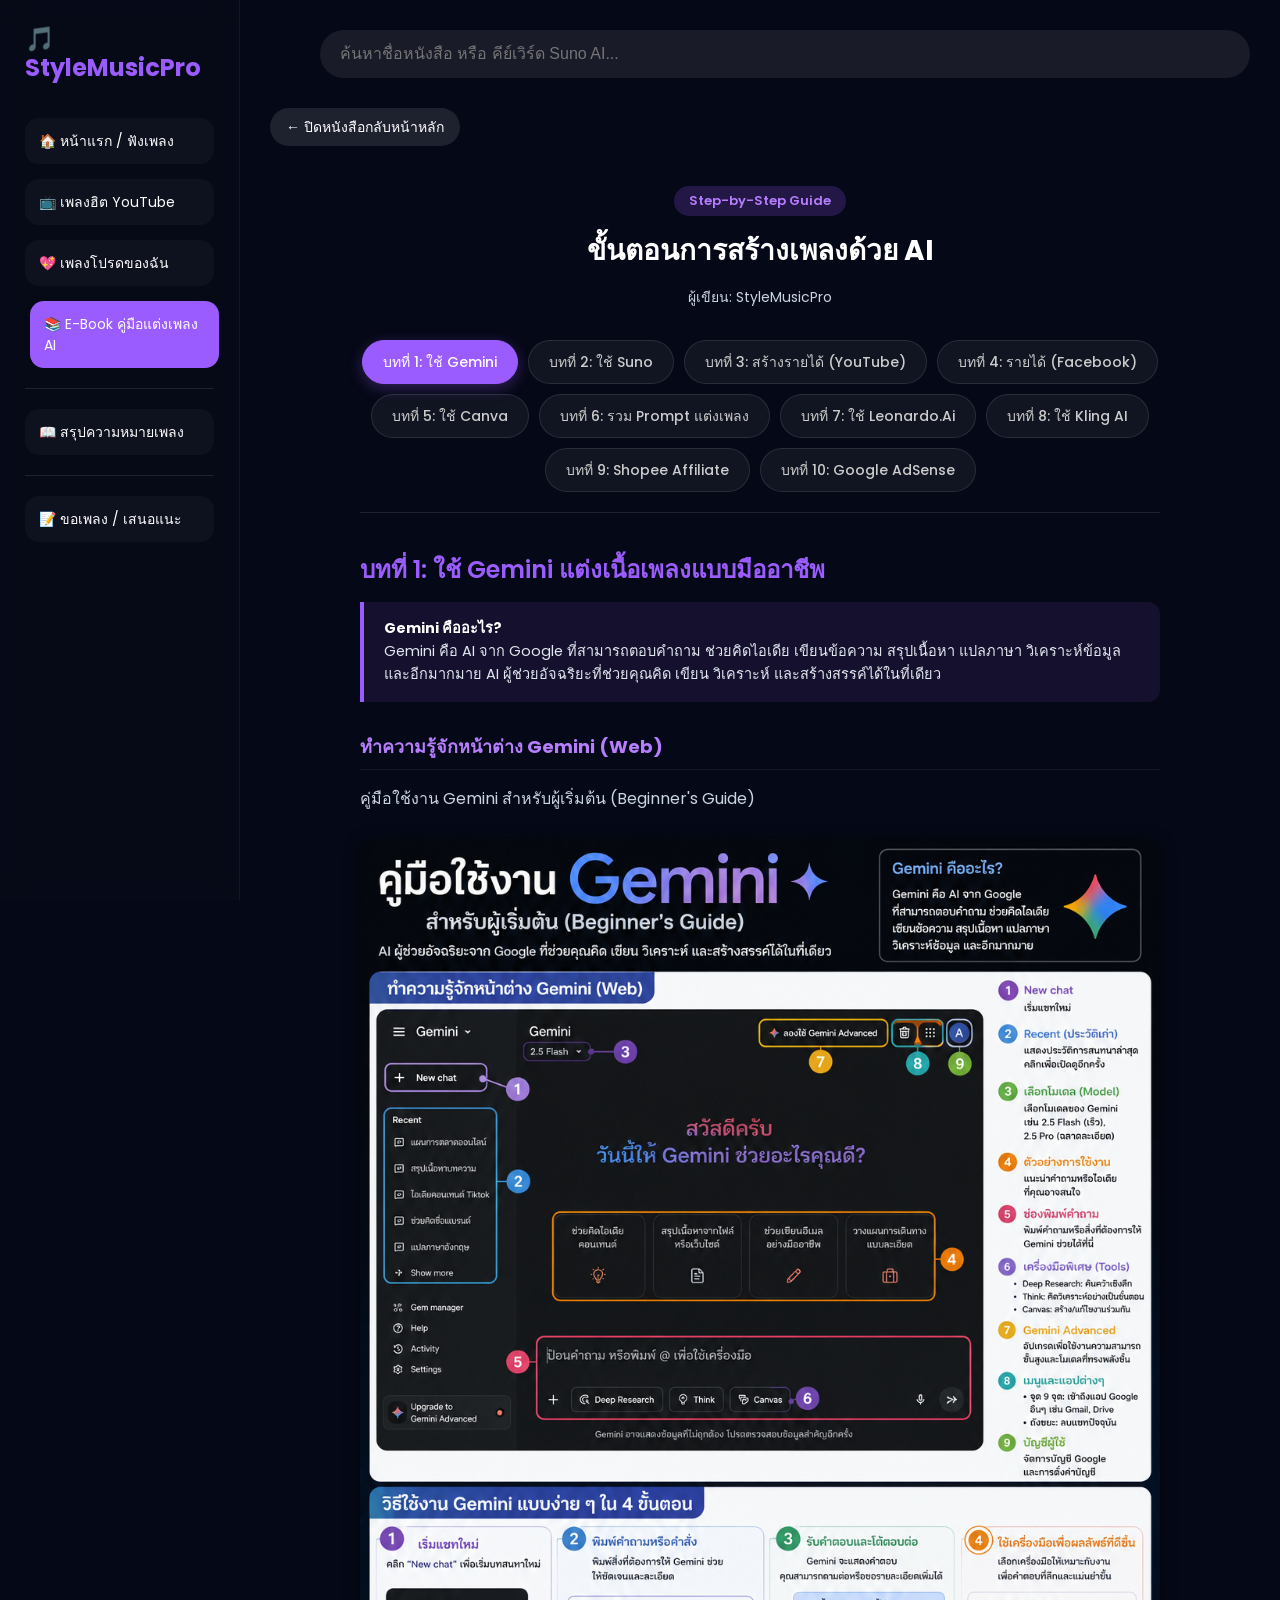
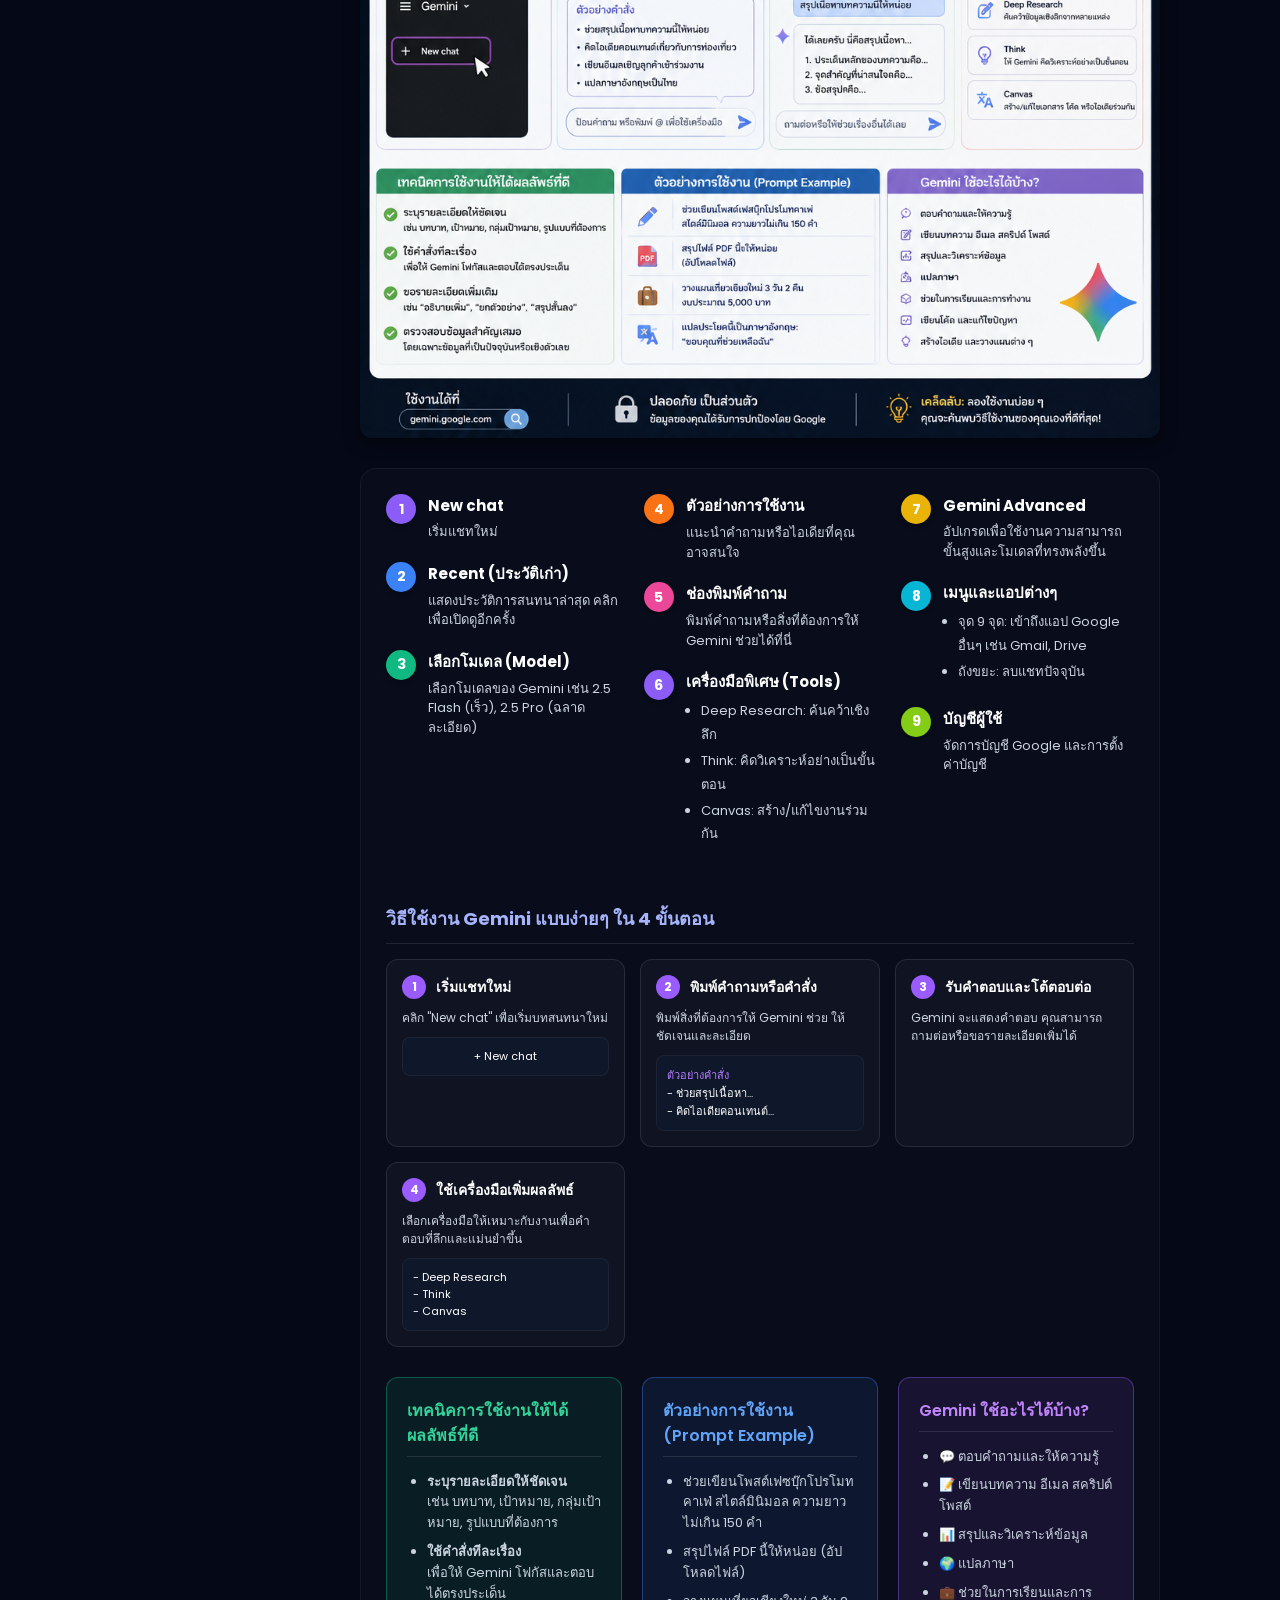
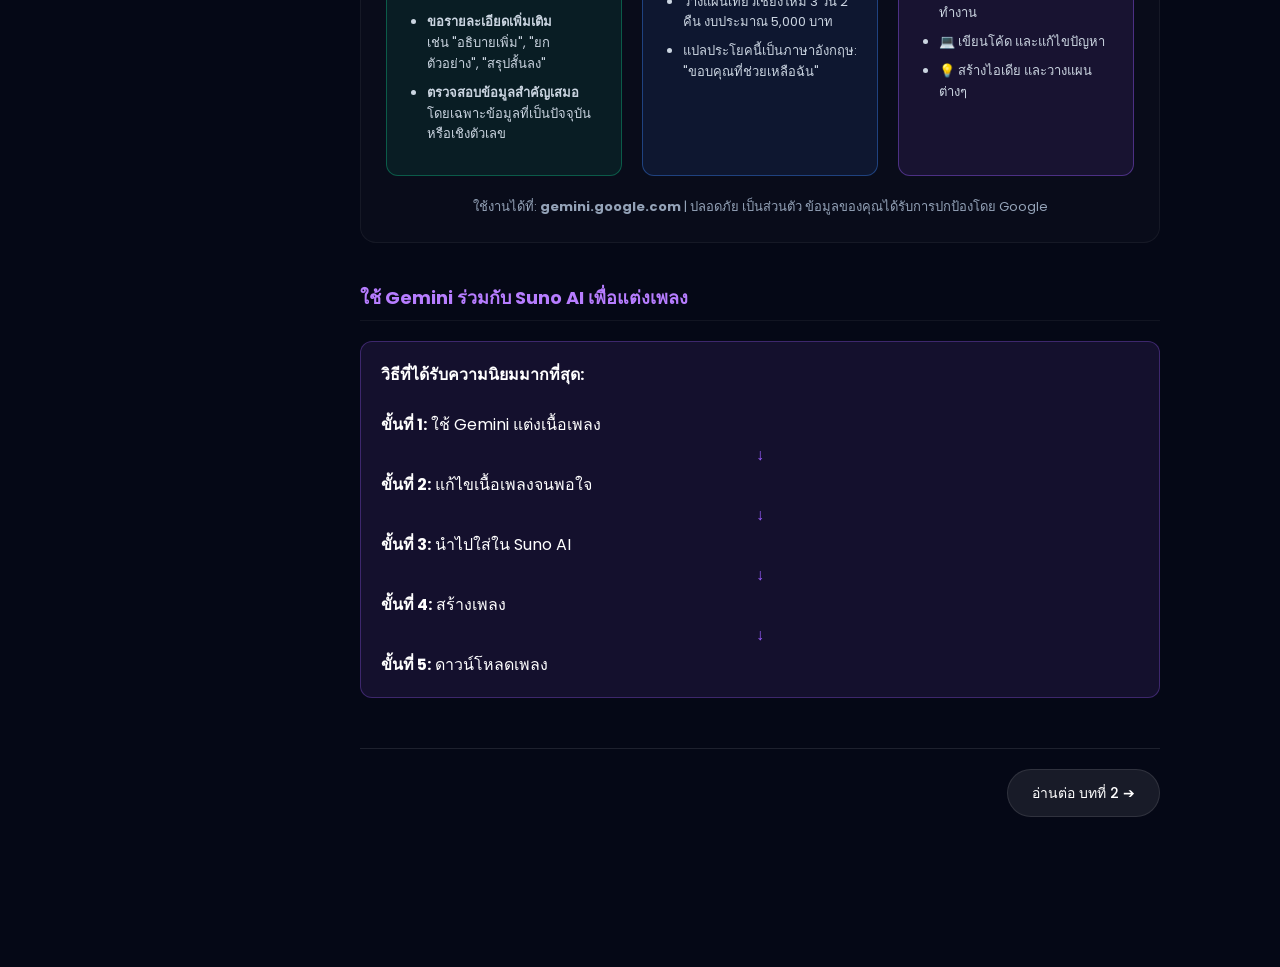
==== commit d523c631: "Update ebook with new chapters and navigation Added new chapters and updated navigation buttons in e" ====
--- a/ebook.html
+++ b/ebook.html
@@ -315,7 +315,8 @@
     <button class="chapter-btn" id="btn-ch6" onclick="showChapter(6)">บทที่ 6: รวม Prompt แต่งเพลง</button>
     <button class="chapter-btn" id="btn-ch7" onclick="showChapter(7)">บทที่ 7: ใช้ Leonardo.Ai</button>
     <button class="chapter-btn" id="btn-ch8" onclick="showChapter(8)">บทที่ 8: ใช้ Kling AI</button>
-    <button class="chapter-btn" id="btn-ch9" onclick="showChapter(9)">บทที่ 9: Shopee Affiliate</button>           
+    <button class="chapter-btn" id="btn-ch9" onclick="showChapter(9)">บทที่ 9: Shopee Affiliate</button>  
+    <button class="chapter-btn" id="btn-ch10" onclick="showChapter(10)">บทที่ 10: Google AdSense</button>           
 </div>
 
                 <div id="ch1" class="chapter-content active">
@@ -1906,7 +1907,144 @@
                     </div>
 
                     <div class="chapter-footer-nav">
-                        <button class="btn-nav" onclick="showChapter(8)">← ย้อนกลับ บทก่อนหน้า</button>
+                        <button class="btn-nav" onclick="showChapter(8)">← ย้อนกลับ บทที่ 8</button>
+                         <button class="btn-nav" onclick="showChapter(10)">อ่านต่อ บทที่ 10 ➔</button>
+                    </div>
+                </div>
+         <div id="ch10" class="chapter-content">
+                    <h2 class="chapter-title" style="color: #4285F4;">บทที่ 10: วิธีสร้างรายได้จาก Google AdSense</h2>
+                    
+                    <div class="chapter-summary" style="border-color: #4285F4; background: rgba(66,133,244,0.1);">
+                        <strong>Google AdSense คืออะไร?</strong><br>
+                        บริการโฆษณาจาก Google ที่ช่วยให้เรานำโฆษณาไปแสดงบนเว็บไซต์, YouTube หรือแอปพลิเคชันของเรา และรับรายได้เมื่อมีคนเห็นโฆษณา (Impression) หรือคลิกโฆษณา (Click) <strong>ใช้งานฟรี ปลอดภัย จ่ายเงินจริงเข้าบัญชีธนาคาร!</strong>
+                    </div>
+
+                    <img src="songs/google_adsense.png" alt="วิธีสร้างรายได้จาก Google AdSense" class="content-image" style="margin-top: 10px;">
+
+                    <div class="info-container" style="border-color: rgba(66,133,244,0.3);">
+                        
+                        <div class="fb-header-box" style="background: rgba(66,133,244,0.1); border-color: rgba(66,133,244,0.3);">
+                            <div class="fb-main-title" style="color: #4285F4;">คู่มือฉบับมือใหม่ ทำตามได้เลยทีละขั้นตอน</div>
+                            <div class="fb-sub-title" style="color: #93c5fd;">สร้าง Passive Income ในระยะยาวจากแพลตฟอร์มของคุณ</div>
+                            <div class="fb-flow" style="color: #fff;">
+                                <span>เตรียมเว็บไซต์/ช่อง</span>
+                                <span>สมัคร AdSense</span>
+                                <span>ติดโค้ดโฆษณา</span>
+                                <span>รับรายได้</span>
+                            </div>
+                        </div>
+
+                        <div class="fb-grid">
+                            
+                            <div class="fb-box" style="border-color: rgba(66,133,244,0.3);">
+                                <div class="fb-box-header" style="border-color: rgba(66,133,244,0.3);">
+                                    <div class="fb-step-circle" style="background: #4285F4;">1</div>
+                                    <div class="fb-box-title" style="color: #93c5fd;">เตรียมตัวและเริ่มสมัคร</div>
+                                </div>
+                                <ul class="fb-list">
+                                    <li><span class="num" style="background: #4285F4;">1</span> <div><strong>เตรียมสิ่งที่ต้องมี:</strong><br><span style="color:#94a3b8;">เว็บไซต์ที่มีเนื้อหาจริง มีคุณภาพ อายุโดเมน 6 เดือนขึ้นไป มีหน้า Privacy Policy และ Terms of Service (ไม่ละเมิดลิขสิทธิ์)</span></div></li>
+                                    <li><span class="num" style="background: #4285F4;">2</span> <div><strong>สมัครบัญชี Google:</strong> ใช้ Gmail (1 บัญชี Gmail = 1 AdSense)</div></li>
+                                    <li><span class="num" style="background: #4285F4;">3</span> <div><strong>สมัคร AdSense:</strong> เข้าไปที่ <em>google.com/adsense</em> คลิก "เริ่มต้นใช้งาน"</div></li>
+                                    <li><span class="num" style="background: #4285F4;">4</span> <div><strong>กรอกข้อมูลเว็บไซต์:</strong> ใส่ URL เว็บไซต์, เลือกประเทศ (ไทย), และกดยอมรับข้อตกลง</div></li>
+                                </ul>
+                            </div>
+
+                            <div class="fb-box" style="border-color: rgba(66,133,244,0.3);">
+                                <div class="fb-box-header" style="border-color: rgba(66,133,244,0.3);">
+                                    <div class="fb-step-circle" style="background: #4285F4;">2</div>
+                                    <div class="fb-box-title" style="color: #93c5fd;">กรอกข้อมูลและรออนุมัติ</div>
+                                </div>
+                                <ul class="fb-list">
+                                    <li><span class="num" style="background: #4285F4;">5</span> <div><strong>กรอกข้อมูลส่วนตัว:</strong><br><span style="color:#94a3b8;">ชื่อ-นามสกุล, ที่อยู่ตรงกับบัตรประชาชน, รหัสไปรษณีย์, เบอร์โทร และเลือกประเภทบัญชี (บุคคลธรรมดา หรือ นิติบุคคล)</span></div></li>
+                                    <li><span class="num" style="background: #4285F4;">6</span> <div><strong>เชื่อมต่อ YouTube (ถ้ามี):</strong> สามารถเชื่อมต่อได้เลย หรือข้ามไปก่อน</div></li>
+                                    <li><span class="num" style="background: #4285F4;">7</span> <div><strong>รอการอนุมัติ:</strong><br><span style="color:#94a3b8;">Google จะตรวจสอบเว็บไซต์ ใช้เวลาประมาณ 1-14 วัน (จะได้รับอีเมลแจ้งผล)</span></div></li>
+                                </ul>
+                            </div>
+
+                            <div class="fb-box" style="border-color: rgba(66,133,244,0.3);">
+                                <div class="fb-box-header" style="border-color: rgba(66,133,244,0.3);">
+                                    <div class="fb-step-circle" style="background: #4285F4;">3</div>
+                                    <div class="fb-box-title" style="color: #93c5fd;">สร้างและติดตั้งโฆษณา</div>
+                                </div>
+                                <ul class="fb-list">
+                                    <li><span class="num" style="background: #4285F4;">8</span> <div><strong>สร้างโฆษณา (Ads):</strong><br><span style="color:#94a3b8;">เมื่ออนุมัติแล้ว เข้าระบบ AdSense > ไปที่เมนู "โฆษณา" > "ภาพรวม" > "โดยใช้โค้ด" แล้วเลือกประเภทโฆษณา (เช่น Display, In-article)</span></div></li>
+                                    <li><span class="num" style="background: #4285F4;">9</span> <div><strong>นำโค้ดไปวางในเว็บไซต์:</strong><br><span style="color:#94a3b8;">คัดลอกโค้ดสคริปต์ ไปวางในตำแหน่งที่ต้องการบนเว็บ (เช่น ในบทความ, ด้านข้าง)</span></div></li>
+                                    <li><span class="num" style="background: #4285F4;">10</span> <div><strong>เริ่มแสดงผล:</strong> เมื่อวางโค้ดแล้ว โฆษณาจะเริ่มแสดงและสร้างรายได้ทันที</div></li>
+                                </ul>
+                            </div>
+
+                            <div class="fb-box" style="border-color: rgba(66,133,244,0.3);">
+                                <div class="fb-box-header" style="border-color: rgba(66,133,244,0.3);">
+                                    <div class="fb-step-circle" style="background: #4285F4;">4</div>
+                                    <div class="fb-box-title" style="color: #93c5fd;">ตรวจสอบรายได้และรับเงิน</div>
+                                </div>
+                                <ul class="fb-list">
+                                    <li><span class="num" style="background: #4285F4;">11</span> <div><strong>ตรวจสอบรายได้:</strong><br><span style="color:#94a3b8;">เข้าเมนู "รายงาน" เพื่อดูสถิติ (อัปเดตทุก 24 ชั่วโมง)</span></div></li>
+                                    <li><span class="num" style="background: #4285F4;">12</span> <div><strong>การรับเงิน:</strong><br><span style="color:#10b981; font-weight:bold;">เมื่อรายได้ถึงเกณฑ์ขั้นต่ำ $100 (ประมาณ 3,600 บาท)</span><br><span style="color:#94a3b8;">Google จะโอนเงินเข้าบัญชีธนาคารของคุณทุกเดือน (ระหว่างวันที่ 21-26)</span></div></li>
+                                </ul>
+                            </div>
+
+                        </div>
+
+                        <div class="fb-grid" style="margin-top: 25px;">
+                            
+                            <div class="fb-box" style="background: rgba(239,68,68,0.05); border-color: rgba(239,68,68,0.4);">
+                                <div class="fb-box-header" style="border-bottom: 1px solid rgba(239,68,68,0.2);">
+                                    <div class="fb-box-title" style="color: #ef4444; font-size: 16px;">⚠️ กฎสำคัญที่ต้องรู้ (ห้ามทำเด็ดขาด!)</div>
+                                </div>
+                                <ul style="list-style: none; padding: 0; font-size: 13px; color: #fca5a5; line-height: 1.8;">
+                                    <li>❌ <strong>ห้ามคลิกโฆษณาของตัวเอง</strong></li>
+                                    <li>❌ <strong>ห้ามให้คนอื่น/เพื่อน ช่วยคลิกโฆษณาแทน</strong></li>
+                                    <li>❌ <strong>ห้ามวางโฆษณาในเนื้อหาที่ผิดกฎหมาย หรือไม่เหมาะสม</strong></li>
+                                    <li>❌ <strong>ห้ามคัดลอกเนื้อหาของผู้อื่น (Copy)</strong></li>
+                                    <li style="margin-top: 10px; color: #ef4444; font-weight: bold;">* หากทำผิด อาจถูกแบนบัญชีและไม่ได้รับเงินที่สะสมไว้!</li>
+                                </ul>
+                            </div>
+
+                            <div class="fb-box" style="background: rgba(251,188,5,0.05); border-color: rgba(251,188,5,0.4);">
+                                <div class="fb-box-header" style="border-bottom: 1px solid rgba(251,188,5,0.2);">
+                                    <div class="fb-box-title" style="color: #f59e0b; font-size: 16px;">💡 เทคนิคเพิ่มรายได้</div>
+                                </div>
+                                <ul class="fb-list">
+                                    <li><span class="num" style="background: #f59e0b;">✓</span> <div>สร้างเนื้อหาคุณภาพอย่างสม่ำเสมอ</div></li>
+                                    <li><span class="num" style="background: #f59e0b;">✓</span> <div>ทำ SEO ให้เว็บไซต์ติดหน้าแรก Google</div></li>
+                                    <li><span class="num" style="background: #f59e0b;">✓</span> <div>จัดวางโฆษณาในตำแหน่งที่เหมาะสม ไม่บังเนื้อหา</div></li>
+                                    <li><span class="num" style="background: #f59e0b;">✓</span> <div>ใช้โฆษณาอัตโนมัติ (Auto Ads) ช่วยประเมินรายได้</div></li>
+                                    <li><span class="num" style="background: #f59e0b;">✓</span> <div>ทำเว็บไซต์ให้รองรับมือถือ (Mobile Friendly)</div></li>
+                                    <li><span class="num" style="background: #f59e0b;">✓</span> <div>โปรโมตดึง Traffic จากโซเชียลมีเดีย</div></li>
+                                </ul>
+                            </div>
+
+                        </div>
+
+                        <div class="fb-box" style="margin-top: 25px; border-color: #4285F4; background: rgba(0,0,0,0.2);">
+                            <div class="fb-box-header" style="border-bottom: 1px solid rgba(66,133,244,0.2);">
+                                <div class="fb-box-title" style="color: #93c5fd; font-size: 16px; width: 100%; text-align: center;">❓ คำถามที่พบบ่อย (FAQ)</div>
+                            </div>
+                            <div class="fb-icon-grid" style="grid-template-columns: repeat(auto-fit, minmax(200px, 1fr)); margin-top: 15px;">
+                                <div style="background: rgba(255,255,255,0.03); padding: 15px; border-radius: 8px; border: 1px solid rgba(255,255,255,0.05);">
+                                    <strong style="color: #93c5fd; font-size: 13px;">Q: ต้องมีผู้ติดตามหรือคนดูเท่าไหร่ถึงสมัครได้?</strong>
+                                    <p style="font-size: 12px; color: #cbd5e1; margin-top: 5px;">A: ไม่ต้องมีจำนวนขั้นต่ำ แต่ต้องมีเนื้อหาคุณภาพและมีคนเข้าชมเว็บจริงๆ</p>
+                                </div>
+                                <div style="background: rgba(255,255,255,0.03); padding: 15px; border-radius: 8px; border: 1px solid rgba(255,255,255,0.05);">
+                                    <strong style="color: #93c5fd; font-size: 13px;">Q: ถ้าเว็บไซต์ยังไม่ผ่านการอนุมัติ ต้องทำอย่างไร?</strong>
+                                    <p style="font-size: 12px; color: #cbd5e1; margin-top: 5px;">A: ตรวจสอบอีเมลจาก Google ว่าแจ้งเหตุผลอะไร ปรับปรุงเว็บให้ดีขึ้น แล้วส่งสมัครใหม่ได้เลย</p>
+                                </div>
+                                <div style="background: rgba(255,255,255,0.03); padding: 15px; border-radius: 8px; border: 1px solid rgba(255,255,255,0.05);">
+                                    <strong style="color: #93c5fd; font-size: 13px;">Q: ใช้เวลานานแค่ไหนกว่าจะได้เงิน?</strong>
+                                    <p style="font-size: 12px; color: #cbd5e1; margin-top: 5px;">A: ต้องสะสมรายได้ให้ครบ $100 ก่อน จึงจะได้รับการโอนเงินประมาณวันที่ 21-26 ของเดือนนั้นๆ</p>
+                                </div>
+                            </div>
+                            
+                            <div style="text-align: center; margin-top: 25px; font-size: 15px; color: #FBBC05; font-weight: bold; background: rgba(251,188,5,0.1); padding: 15px; border-radius: 8px;">
+                                💡 เคล็ดลับ: อดทนและสร้างเนื้อหาดี ๆ อย่างต่อเนื่อง คือกุญแจสำคัญสู่รายได้จาก AdSense!
+                            </div>
+                        </div>
+
+                    </div>
+
+                    <div class="chapter-footer-nav">
+                        <button class="btn-nav" onclick="showChapter(9)">← ย้อนกลับ บทก่อนหน้า</button>
                         <button class="btn-nav" style="background: #ff4757; border-color: #ff4757;" onclick="closeBook()">จบการอ่าน / ปิดหนังสือ ➔</button>
                     </div>
                 </div>
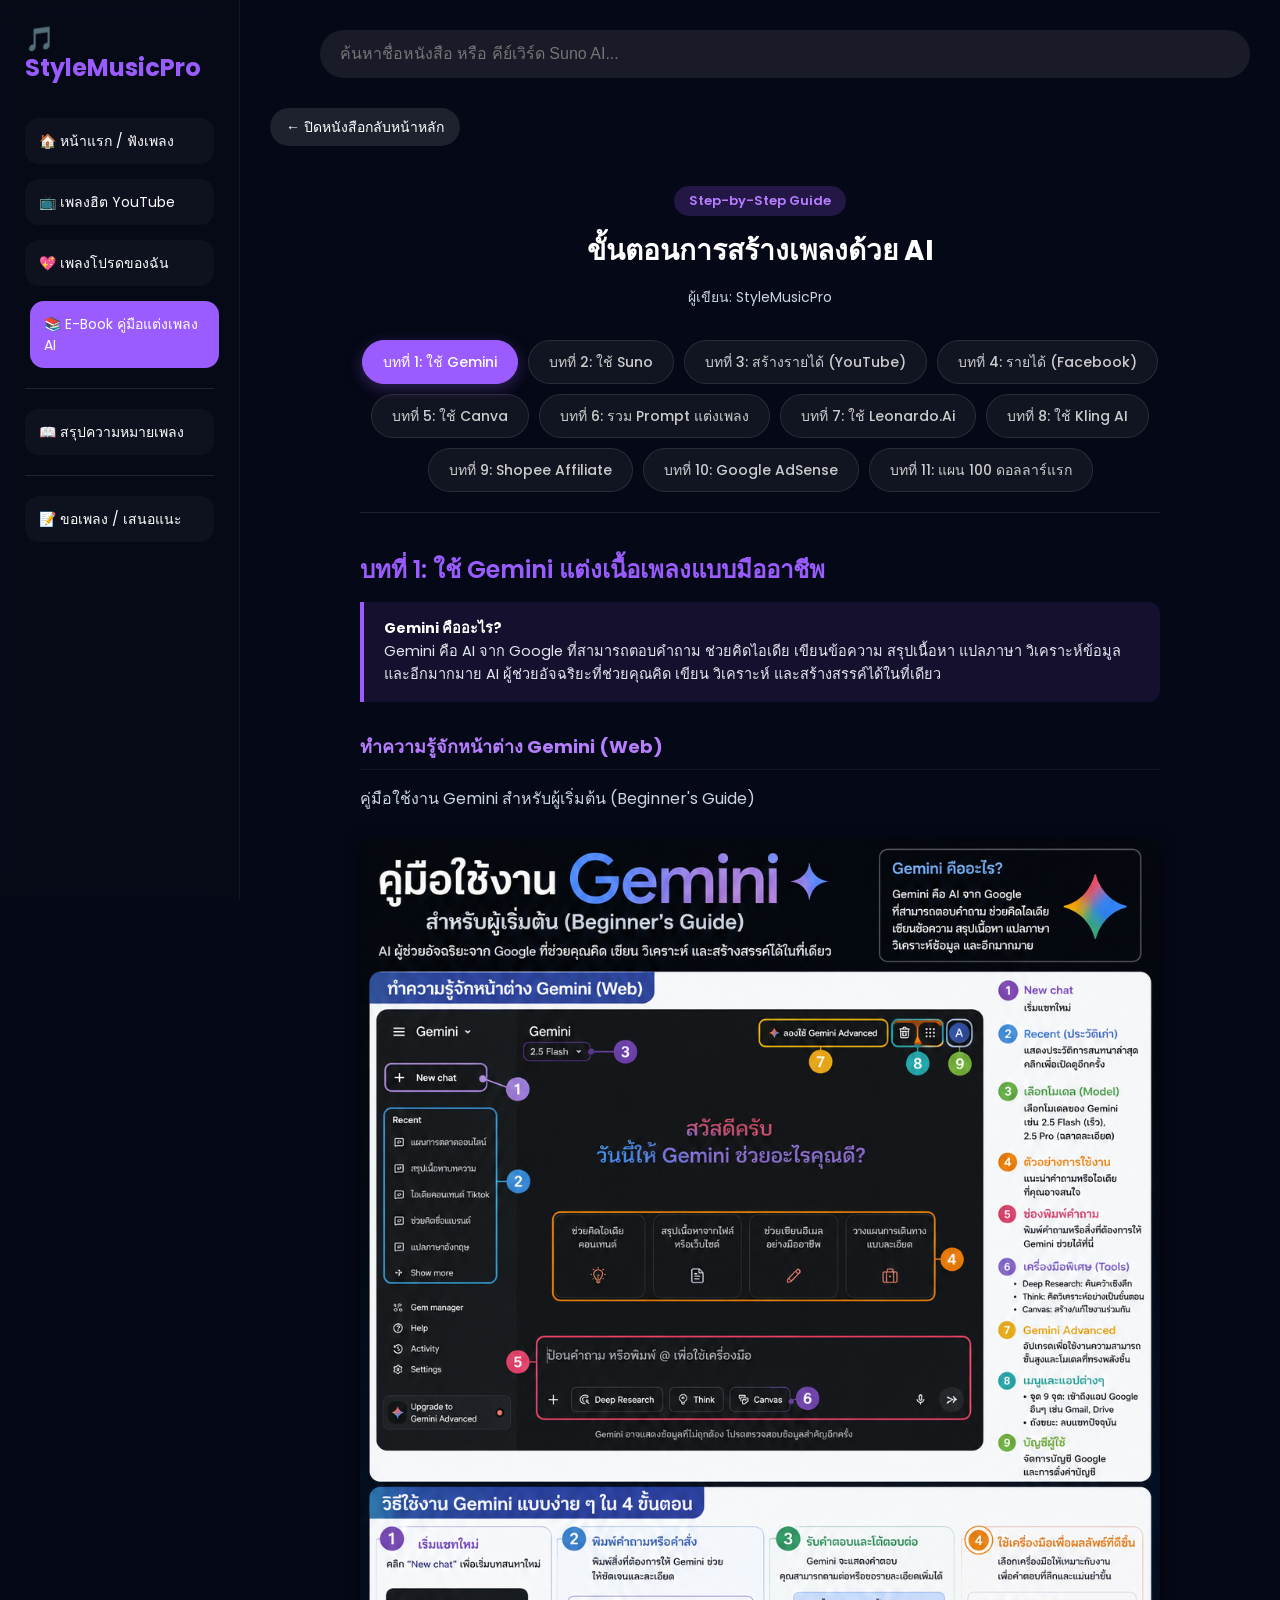
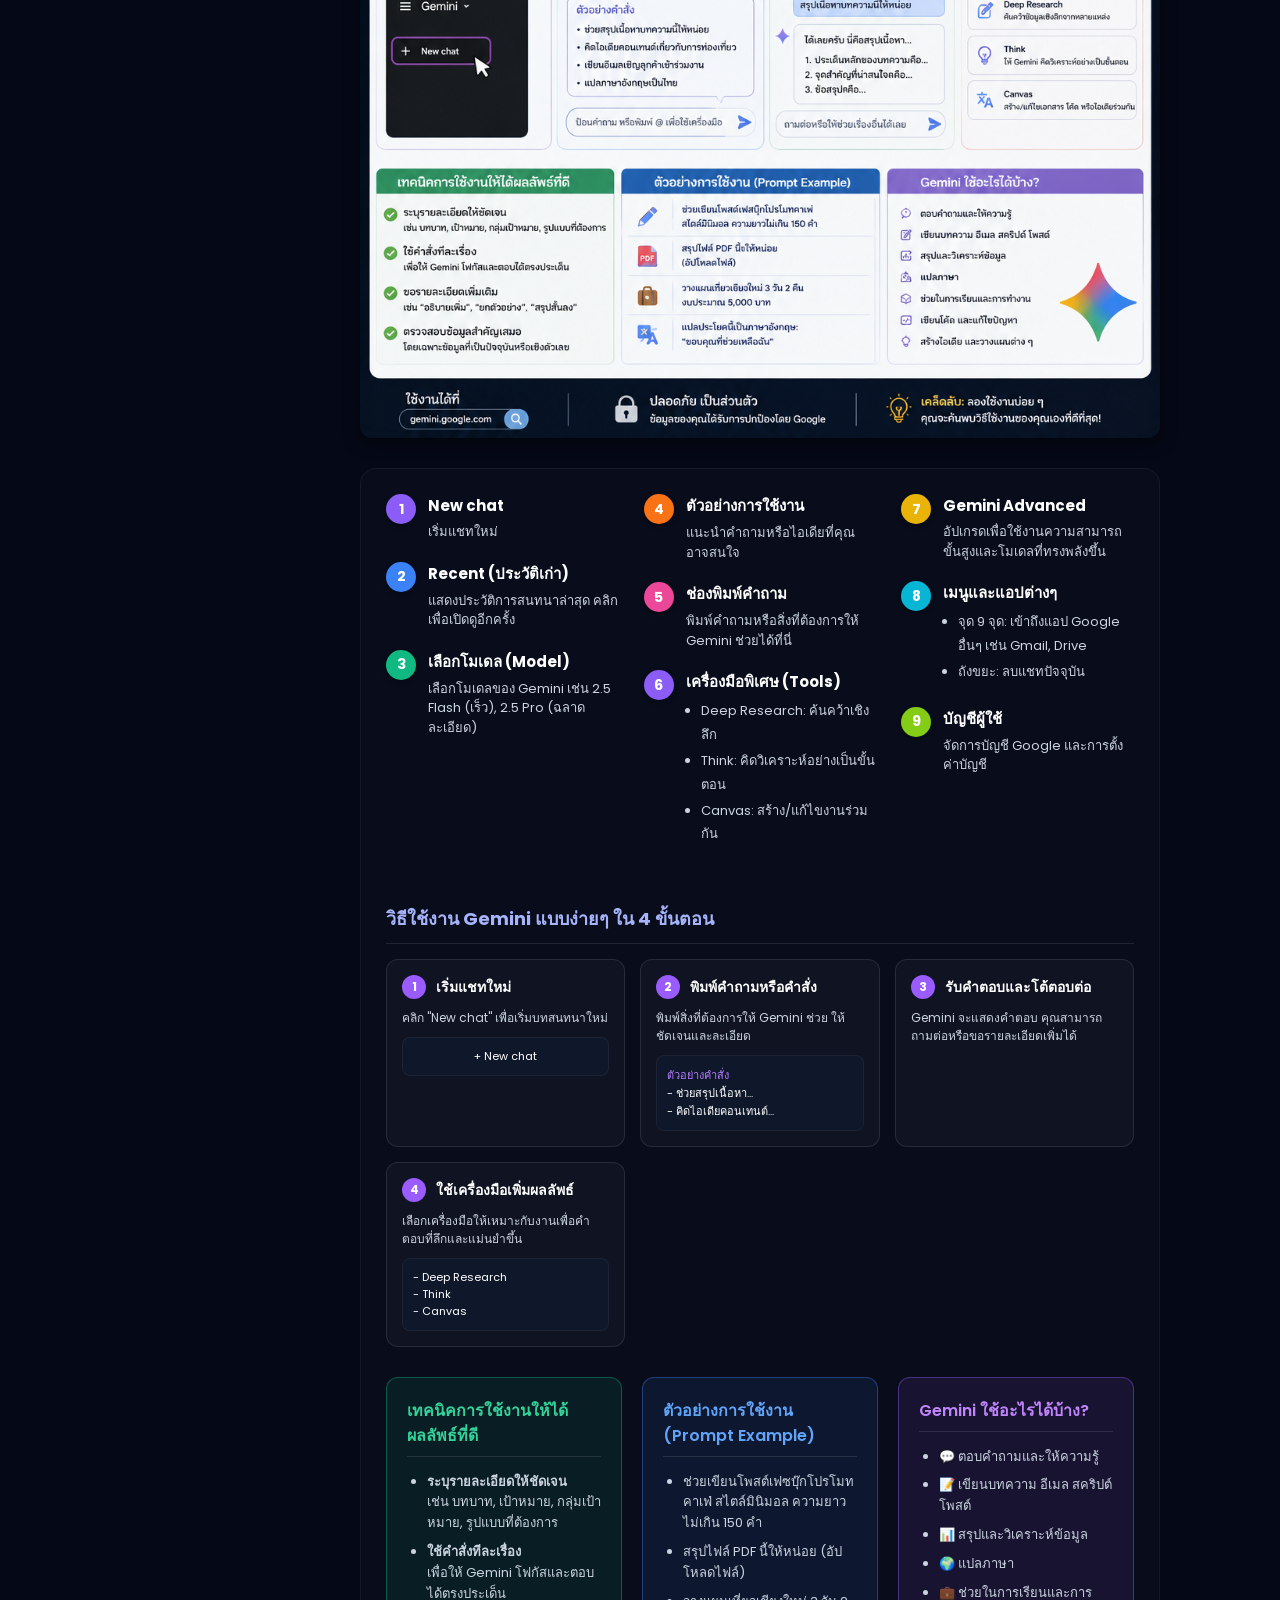
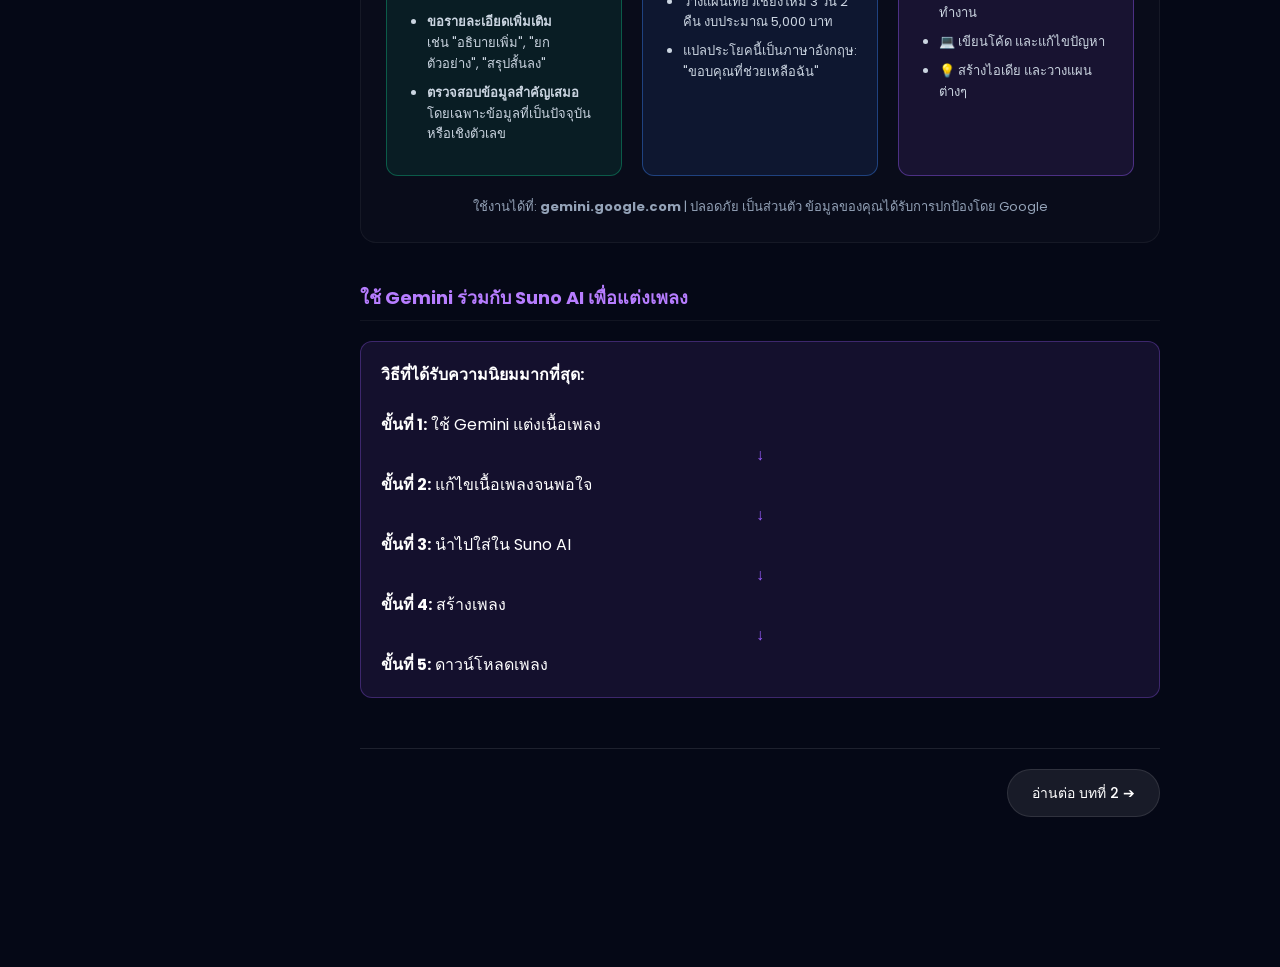
==== commit 3ab35467: "Add chapter 11: $100 earning plan for beginners Added chapter 11 with a detailed action plan for beg" ====
--- a/ebook.html
+++ b/ebook.html
@@ -316,7 +316,8 @@
     <button class="chapter-btn" id="btn-ch7" onclick="showChapter(7)">บทที่ 7: ใช้ Leonardo.Ai</button>
     <button class="chapter-btn" id="btn-ch8" onclick="showChapter(8)">บทที่ 8: ใช้ Kling AI</button>
     <button class="chapter-btn" id="btn-ch9" onclick="showChapter(9)">บทที่ 9: Shopee Affiliate</button>  
-    <button class="chapter-btn" id="btn-ch10" onclick="showChapter(10)">บทที่ 10: Google AdSense</button>           
+    <button class="chapter-btn" id="btn-ch10" onclick="showChapter(10)">บทที่ 10: Google AdSense</button>
+    <button class="chapter-btn" id="btn-ch11" onclick="showChapter(11)">บทที่ 11: แผน 100 ดอลลาร์แรก</button>           
 </div>
 
                 <div id="ch1" class="chapter-content active">
@@ -1919,7 +1920,7 @@
                         บริการโฆษณาจาก Google ที่ช่วยให้เรานำโฆษณาไปแสดงบนเว็บไซต์, YouTube หรือแอปพลิเคชันของเรา และรับรายได้เมื่อมีคนเห็นโฆษณา (Impression) หรือคลิกโฆษณา (Click) <strong>ใช้งานฟรี ปลอดภัย จ่ายเงินจริงเข้าบัญชีธนาคาร!</strong>
                     </div>
 
-                    <img src="songs/google_adsense.png" alt="วิธีสร้างรายได้จาก Google AdSense" class="content-image" style="margin-top: 10px;">
+                    <img src="songs/GoogleAdsense.png" alt="วิธีสร้างรายได้จาก Google AdSense" class="content-image" style="margin-top: 10px;">
 
                     <div class="info-container" style="border-color: rgba(66,133,244,0.3);">
                         
@@ -2044,8 +2045,198 @@
                     </div>
 
                     <div class="chapter-footer-nav">
-                        <button class="btn-nav" onclick="showChapter(9)">← ย้อนกลับ บทก่อนหน้า</button>
-                        <button class="btn-nav" style="background: #ff4757; border-color: #ff4757;" onclick="closeBook()">จบการอ่าน / ปิดหนังสือ ➔</button>
+                        <button class="btn-nav" onclick="showChapter(9)">← ย้อนกลับ บทที่ 9</button>
+                         <button class="btn-nav" onclick="showChapter(11)">อ่านต่อ บทที่ 11 ➔</button>
+                    </div>
+                </div>
+         <div id="ch11" class="chapter-content">
+                    <h2 class="chapter-title" style="color: #10b981;">บทที่ 11: แผนสร้างรายได้ 100 ดอลลาร์แรก (สำหรับมือใหม่)</h2>
+                    
+                    <div class="chapter-summary" style="border-color: #10b981; background: rgba(16,185,129,0.1);">
+                        <strong>เริ่มต้นจาก 0 ก็ทำได้จริง!</strong><br>
+                        นี่คือแผนปฏิบัติการ (Action Plan) 30 วัน สำหรับมือใหม่ที่ต้องการสร้างรายได้ออนไลน์ก้อนแรก (ประมาณ 3,500 บาท+) แบบเป็นขั้นตอน ทำตามได้แม้ไม่มีประสบการณ์ โดยเน้นใช้เครื่องมือฟรีหรือมีค่าใช้จ่ายน้อยที่สุด
+                    </div>
+
+                    <img src="songs/first_100_dollars.png" alt="แผนสร้างรายได้ 100 ดอลลาร์แรก" class="content-image" style="margin-top: 10px;">
+
+                    <div class="info-container" style="border-color: rgba(16,185,129,0.3);">
+                        
+                        <div class="fb-header-box" style="background: rgba(16,185,129,0.1); border-color: rgba(16,185,129,0.3);">
+                            <div class="fb-main-title" style="color: #10b981;">แผน 30 วัน สู่รายได้ 100 ดอลลาร์แรก</div>
+                            <div class="fb-sub-title" style="color: #6ee7b7;">ทำตามทีละเฟส ค่อยๆ สร้างรากฐานให้มั่นคง</div>
+                            <div class="fb-flow" style="color: #fff;">
+                                <span>เฟส 1: เตรียมตัว</span>
+                                <span>เฟส 2: ลงมือทำ</span>
+                                <span>เฟส 3: สร้างรายได้</span>
+                                <span>เฟส 4: เร่งยอด</span>
+                            </div>
+                        </div>
+
+                        <div class="fb-grid">
+                            
+                            <div class="fb-box" style="border-color: rgba(16,185,129,0.3);">
+                                <div class="fb-box-header" style="border-color: rgba(16,185,129,0.3);">
+                                    <div class="fb-step-circle" style="background: #10b981;">1</div>
+                                    <div class="fb-box-title" style="color: #6ee7b7;">เฟส 1: เตรียมตัว (วันที่ 1-7)</div>
+                                </div>
+                                <div style="font-size: 12px; color: #a7f3d0; margin-bottom: 10px; font-weight: bold;">วางรากฐานให้พร้อม</div>
+                                <ul class="fb-list">
+                                    <li><span class="num" style="background: #10b981;">1</span> <div><strong>เลือก 1 ช่องทางที่อยากทำ:</strong> YouTube, Affiliate, ขายของดิจิทัล หรือ AdSense (เริ่มแค่ 1 อย่างก่อน)</div></li>
+                                    <li><span class="num" style="background: #10b981;">2</span> <div><strong>ตั้งเป้าหมายรายวัน:</strong> เช่น ทำคอนเทนต์วันละ 1 ชิ้น</div></li>
+                                    <li><span class="num" style="background: #10b981;">3</span> <div><strong>เตรียมเครื่องมือ:</strong> สมัคร Canva, Suno AI, ChatGPT, CapCut</div></li>
+                                    <li><span class="num" style="background: #10b981;">4</span> <div><strong>ศึกษาและวางแผน:</strong> หาไอเดีย, ดูคู่แข่ง, รู้จักกลุ่มเป้าหมาย</div></li>
+                                </ul>
+                                <div class="fb-highlight-box" style="background: rgba(16,185,129,0.05); border-color: rgba(16,185,129,0.2);">
+                                    <div style="color: #10b981; font-weight: bold; font-size: 13px;">🎯 เป้าหมายสัปดาห์นี้:</div>
+                                    <div style="font-size: 12px; color: #cbd5e1;">ได้ไอเดียชัดเจน, มีแผน 7-14 วัน, เตรียมเครื่องมือพร้อม</div>
+                                </div>
+                            </div>
+
+                            <div class="fb-box" style="border-color: rgba(59,130,246,0.3);">
+                                <div class="fb-box-header" style="border-color: rgba(59,130,246,0.3);">
+                                    <div class="fb-step-circle" style="background: #3b82f6;">2</div>
+                                    <div class="fb-box-title" style="color: #93c5fd;">เฟส 2: สร้างและลงมือทำ (วันที่ 8-17)</div>
+                                </div>
+                                <div style="font-size: 12px; color: #bfdbfe; margin-bottom: 10px; font-weight: bold;">สร้างคอนเทนต์และโปรโมต</div>
+                                <ul class="fb-list">
+                                    <li><span class="num" style="background: #3b82f6;">1</span> <div><strong>สร้างคอนเทนต์สม่ำเสมอ:</strong> วิดีโอ/Shorts, บทความ, โพสต์โซเชียล</div></li>
+                                    <li><span class="num" style="background: #3b82f6;">2</span> <div><strong>โฟกัสคุณภาพ + ความสม่ำเสมอ:</strong> ดีกว่าทำเยอะๆ แล้วหายไป</div></li>
+                                    <li><span class="num" style="background: #3b82f6;">3</span> <div><strong>โปรโมตหลายช่องทาง:</strong> นำคอนเทนต์ไปลงทั้ง YT, FB, TikTok</div></li>
+                                    <li><span class="num" style="background: #3b82f6;">4</span> <div><strong>สร้างฐานผู้ติดตาม:</strong> ตอบคอมเมนต์ สร้างปฏิสัมพันธ์</div></li>
+                                </ul>
+                                <div class="fb-highlight-box" style="background: rgba(59,130,246,0.05); border-color: rgba(59,130,246,0.2);">
+                                    <div style="color: #3b82f6; font-weight: bold; font-size: 13px;">🎯 เป้าหมายสัปดาห์นี้:</div>
+                                    <div style="font-size: 12px; color: #cbd5e1;">มีคอนเทนต์ 10-15 ชิ้น, เริ่มมีคนติดตามและสนใจ</div>
+                                </div>
+                            </div>
+
+                            <div class="fb-box" style="border-color: rgba(245,158,11,0.3);">
+                                <div class="fb-box-header" style="border-color: rgba(245,158,11,0.3);">
+                                    <div class="fb-step-circle" style="background: #f59e0b;">3</div>
+                                    <div class="fb-box-title" style="color: #fcd34d;">เฟส 3: สร้างรายได้ (วันที่ 18-24)</div>
+                                </div>
+                                <div style="font-size: 12px; color: #fde68a; margin-bottom: 10px; font-weight: bold;">เปิดระบบรับเงิน</div>
+                                <ul class="fb-list">
+                                    <li><span class="num" style="background: #f59e0b;">1</span> <div><strong>เปิดระบบสร้างรายได้:</strong> ยื่นขอ YPP, AdSense, สมัคร Affiliate</div></li>
+                                    <li><span class="num" style="background: #f59e0b;">2</span> <div><strong>ใส่ลิงก์ Affiliate / สินค้า:</strong> แนะนำสินค้าที่เกี่ยวกับคอนเทนต์</div></li>
+                                    <li><span class="num" style="background: #f59e0b;">3</span> <div><strong>ทำข้อเสนอ (Offer):</strong> ส่วนลดพิเศษ, ของแถม เพื่อกระตุ้นยอด</div></li>
+                                    <li><span class="num" style="background: #f59e0b;">4</span> <div><strong>สร้างหน้า Landing Page:</strong> (ถ้ามี) ไว้ปิดการขาย</div></li>
+                                </ul>
+                                <div class="fb-highlight-box" style="background: rgba(245,158,11,0.05); border-color: rgba(245,158,11,0.2);">
+                                    <div style="color: #f59e0b; font-weight: bold; font-size: 13px;">🎯 เป้าหมายสัปดาห์นี้:</div>
+                                    <div style="font-size: 12px; color: #cbd5e1;">มีลิงก์พร้อมขาย, เริ่มมีคนคลิกและสนใจมากขึ้น</div>
+                                </div>
+                            </div>
+
+                            <div class="fb-box" style="border-color: rgba(139,92,246,0.3);">
+                                <div class="fb-box-header" style="border-color: rgba(139,92,246,0.3);">
+                                    <div class="fb-step-circle" style="background: #8b5cf6;">4</div>
+                                    <div class="fb-box-title" style="color: #c4b5fd;">เฟส 4: เร่งรายได้ให้ถึงเป้า (วันที่ 25-30)</div>
+                                </div>
+                                <div style="font-size: 12px; color: #ddd6fe; margin-bottom: 10px; font-weight: bold;">วิเคราะห์และเร่งยอดขาย</div>
+                                <ul class="fb-list">
+                                    <li><span class="num" style="background: #8b5cf6;">1</span> <div><strong>วิเคราะห์ข้อมูล:</strong> ดูยอดคนดู, ยอดคลิก, ยอดขาย อะไรเวิร์คสุด?</div></li>
+                                    <li><span class="num" style="background: #8b5cf6;">2</span> <div><strong>ขยี้คอนเทนต์ที่คนสนใจ:</strong> ทำซ้ำในหัวข้อที่ได้ผลดี</div></li>
+                                    <li><span class="num" style="background: #8b5cf6;">3</span> <div><strong>โปรโมตเพิ่ม:</strong> แชร์เข้ากลุ่ม, หรือยิงแอดเล็กๆ (ถ้ามีงบ)</div></li>
+                                    <li><span class="num" style="background: #8b5cf6;">4</span> <div><strong>ปรับปรุงข้อเสนอ:</strong> ทำให้ดึงดูดใจมากขึ้น</div></li>
+                                </ul>
+                                <div class="fb-highlight-box" style="background: rgba(139,92,246,0.05); border-color: rgba(139,92,246,0.2);">
+                                    <div style="color: #8b5cf6; font-weight: bold; font-size: 13px;">🎯 เป้าหมายสัปดาห์นี้:</div>
+                                    <div style="font-size: 12px; color: #cbd5e1;">ยอดคลิก/ยอดขายเพิ่มขึ้น, ทะลุเป้า $100!</div>
+                                </div>
+                            </div>
+
+                        </div>
+
+                        <div class="fb-box" style="margin-top: 25px; border-color: #10b981; background: rgba(0,0,0,0.2);">
+                            <div class="fb-box-header" style="border-bottom: 1px solid rgba(16,185,129,0.2);">
+                                <div class="fb-box-title" style="color: #6ee7b7; font-size: 18px; width: 100%; text-align: center;">4 ช่องทางเริ่มต้นง่าย ได้เงินชัวร์ (เลือกโฟกัส 1 อย่างก่อน)</div>
+                            </div>
+                            
+                            <div class="fb-grid" style="margin-top: 20px;">
+                                <div style="background: rgba(239,68,68,0.05); border: 1px solid rgba(239,68,68,0.3); padding: 15px; border-radius: 12px;">
+                                    <strong style="color: #ef4444; font-size: 15px;">🔴 1. YouTube (คอนเทนต์)</strong>
+                                    <ul style="list-style: none; padding: 0; font-size: 12px; color: #cbd5e1; margin-top: 10px; line-height: 1.6;">
+                                        <li>• ทำคลิป/Shorts เล่าเรื่อง, เพลง, รีวิว</li>
+                                        <li>• รายได้จากโฆษณา + สปอนเซอร์</li>
+                                        <li><strong style="color:#fca5a5;">เป้าหมายแรก:</strong> 1,000 ซับ + 4,000 ชม.</li>
+                                        <li><strong style="color:#fca5a5;">รายได้:</strong> ~ 1,000 วิว = $0.5 - $2</li>
+                                    </ul>
+                                </div>
+                                <div style="background: rgba(249,115,22,0.05); border: 1px solid rgba(249,115,22,0.3); padding: 15px; border-radius: 12px;">
+                                    <strong style="color: #f97316; font-size: 15px;">🛒 2. Affiliate (นายหน้า)</strong>
+                                    <ul style="list-style: none; padding: 0; font-size: 12px; color: #cbd5e1; margin-top: 10px; line-height: 1.6;">
+                                        <li>• แนะนำสินค้า ได้ค่าคอมฯ</li>
+                                        <li>• ไม่ต้องลงทุน ไม่ต้องสต็อกของ</li>
+                                        <li><strong style="color:#fdba74;">แพลตฟอร์ม:</strong> Shopee, Lazada, TikTok</li>
+                                        <li><strong style="color:#fdba74;">รายได้:</strong> 1 ออเดอร์ = $1 - $50+</li>
+                                    </ul>
+                                </div>
+                                <div style="background: rgba(16,185,129,0.05); border: 1px solid rgba(16,185,129,0.3); padding: 15px; border-radius: 12px;">
+                                    <strong style="color: #10b981; font-size: 15px;">💻 3. ขายของดิจิทัล</strong>
+                                    <ul style="list-style: none; padding: 0; font-size: 12px; color: #cbd5e1; margin-top: 10px; line-height: 1.6;">
+                                        <li>• Ebook, Template, AI Prompts</li>
+                                        <li>• กำไร 100% สร้างครั้งเดียวขายได้ตลอด</li>
+                                        <li><strong style="color:#6ee7b7;">แพลตฟอร์ม:</strong> Gumroad, กลุ่ม FB</li>
+                                        <li><strong style="color:#6ee7b7;">รายได้:</strong> 1 ชิ้น = $5 - $30+</li>
+                                    </ul>
+                                </div>
+                                <div style="background: rgba(59,130,246,0.05); border: 1px solid rgba(59,130,246,0.3); padding: 15px; border-radius: 12px;">
+                                    <strong style="color: #3b82f6; font-size: 15px;">🌐 4. Website + AdSense</strong>
+                                    <ul style="list-style: none; padding: 0; font-size: 12px; color: #cbd5e1; margin-top: 10px; line-height: 1.6;">
+                                        <li>• เขียนบทความ บล็อก รีวิวให้ความรู้</li>
+                                        <li>• ติดโฆษณา Google รับเงินระยะยาว</li>
+                                        <li><strong style="color:#93c5fd;">เริ่มต้น:</strong> ซื้อโดเมน + ทำ WordPress</li>
+                                        <li><strong style="color:#93c5fd;">รายได้:</strong> 100,000 วิว ≈ $100+</li>
+                                    </ul>
+                                </div>
+                            </div>
+                        </div>
+
+                        <div class="fb-grid" style="margin-top: 25px;">
+                            
+                            <div class="fb-box" style="border-color: #ef4444;">
+                                <div class="fb-box-header" style="border-color: rgba(239,68,68,0.2);">
+                                    <div class="fb-box-title" style="color: #fca5a5;">🔥 เคล็ดลับความสำเร็จ</div>
+                                </div>
+                                <ul class="fb-list">
+                                    <li><span class="num" style="background:#ef4444;">✓</span> <div><strong>ทำต่อเนื่อง ดีกว่า ทำแล้วหยุด</strong></div></li>
+                                    <li><span class="num" style="background:#ef4444;">✓</span> <div><strong>โฟกัสคุณค่า</strong> ให้คนดู ไม่ใช่แค่ขายของ</div></li>
+                                    <li><span class="num" style="background:#ef4444;">✓</span> <div><strong>อย่ากลัวที่จะเริ่ม</strong> แม้ยังไม่พร้อม 100%</div></li>
+                                    <li><span class="num" style="background:#ef4444;">✓</span> <div><strong>เรียนรู้และปรับปรุง</strong> ตลอดเวลา</div></li>
+                                    <li><span class="num" style="background:#ef4444;">✓</span> <div><strong>อย่ายอมแพ้!</strong> รายได้แรกคือจุดเริ่มต้นของอิสรภาพ</div></li>
+                                </ul>
+                            </div>
+
+                            <div class="fb-box" style="border-color: #a855f7;">
+                                <div class="fb-box-header" style="border-color: rgba(168,85,247,0.2);">
+                                    <div class="fb-box-title" style="color: #d8b4fe;">🛠️ เครื่องมือฟรีที่ช่วยคุณได้</div>
+                                </div>
+                                <div class="fb-icon-grid" style="grid-template-columns: repeat(auto-fit, minmax(80px, 1fr));">
+                                    <div style="text-align: center; font-size: 12px; color: #cbd5e1;">🎨<br>Canva</div>
+                                    <div style="text-align: center; font-size: 12px; color: #cbd5e1;">🎵<br>Suno AI</div>
+                                    <div style="text-align: center; font-size: 12px; color: #cbd5e1;">🤖<br>ChatGPT</div>
+                                    <div style="text-align: center; font-size: 12px; color: #cbd5e1;">✂️<br>CapCut</div>
+                                    <div style="text-align: center; font-size: 12px; color: #cbd5e1;">🌐<br>WordPress</div>
+                                    <div style="text-align: center; font-size: 12px; color: #cbd5e1;">📈<br>G-Trends</div>
+                                </div>
+                            </div>
+
+                        </div>
+
+                        <div class="fb-box" style="margin-top: 25px; border-color: #f59e0b; background: rgba(245,158,11,0.1); text-align: center;">
+                            <h3 style="color: #fcd34d; margin-bottom: 10px;">💡 ตัวอย่างการผสมผสานรายได้ให้ครบ $100</h3>
+                            <p style="font-size: 14px; color: #fde68a;">
+                                YouTube Ads ($30) + Affiliate ($40) + ขาย Ebook ($20) + AdSense ($10) = <strong>$100</strong><br>
+                                <span style="font-size: 12px; color: #cbd5e1;">(ไม่จำเป็นต้องมาจากช่องทางเดียวเสมอไป ค่อยๆ ต่อยอดไปทีละช่องทาง)</span>
+                            </p>
+                        </div>
+
+                    </div>
+
+                    <div class="chapter-footer-nav">
+                        <button class="btn-nav" onclick="showChapter(10)">← ย้อนกลับ บทก่อนหน้า</button>
+                        <button class="btn-nav" style="background: #ff4757; border-color: #ff4757;" onclick="closeBook()">จบหลักสูตร / ปิดหนังสือ ➔</button>
                     </div>
                 </div>
         </div>
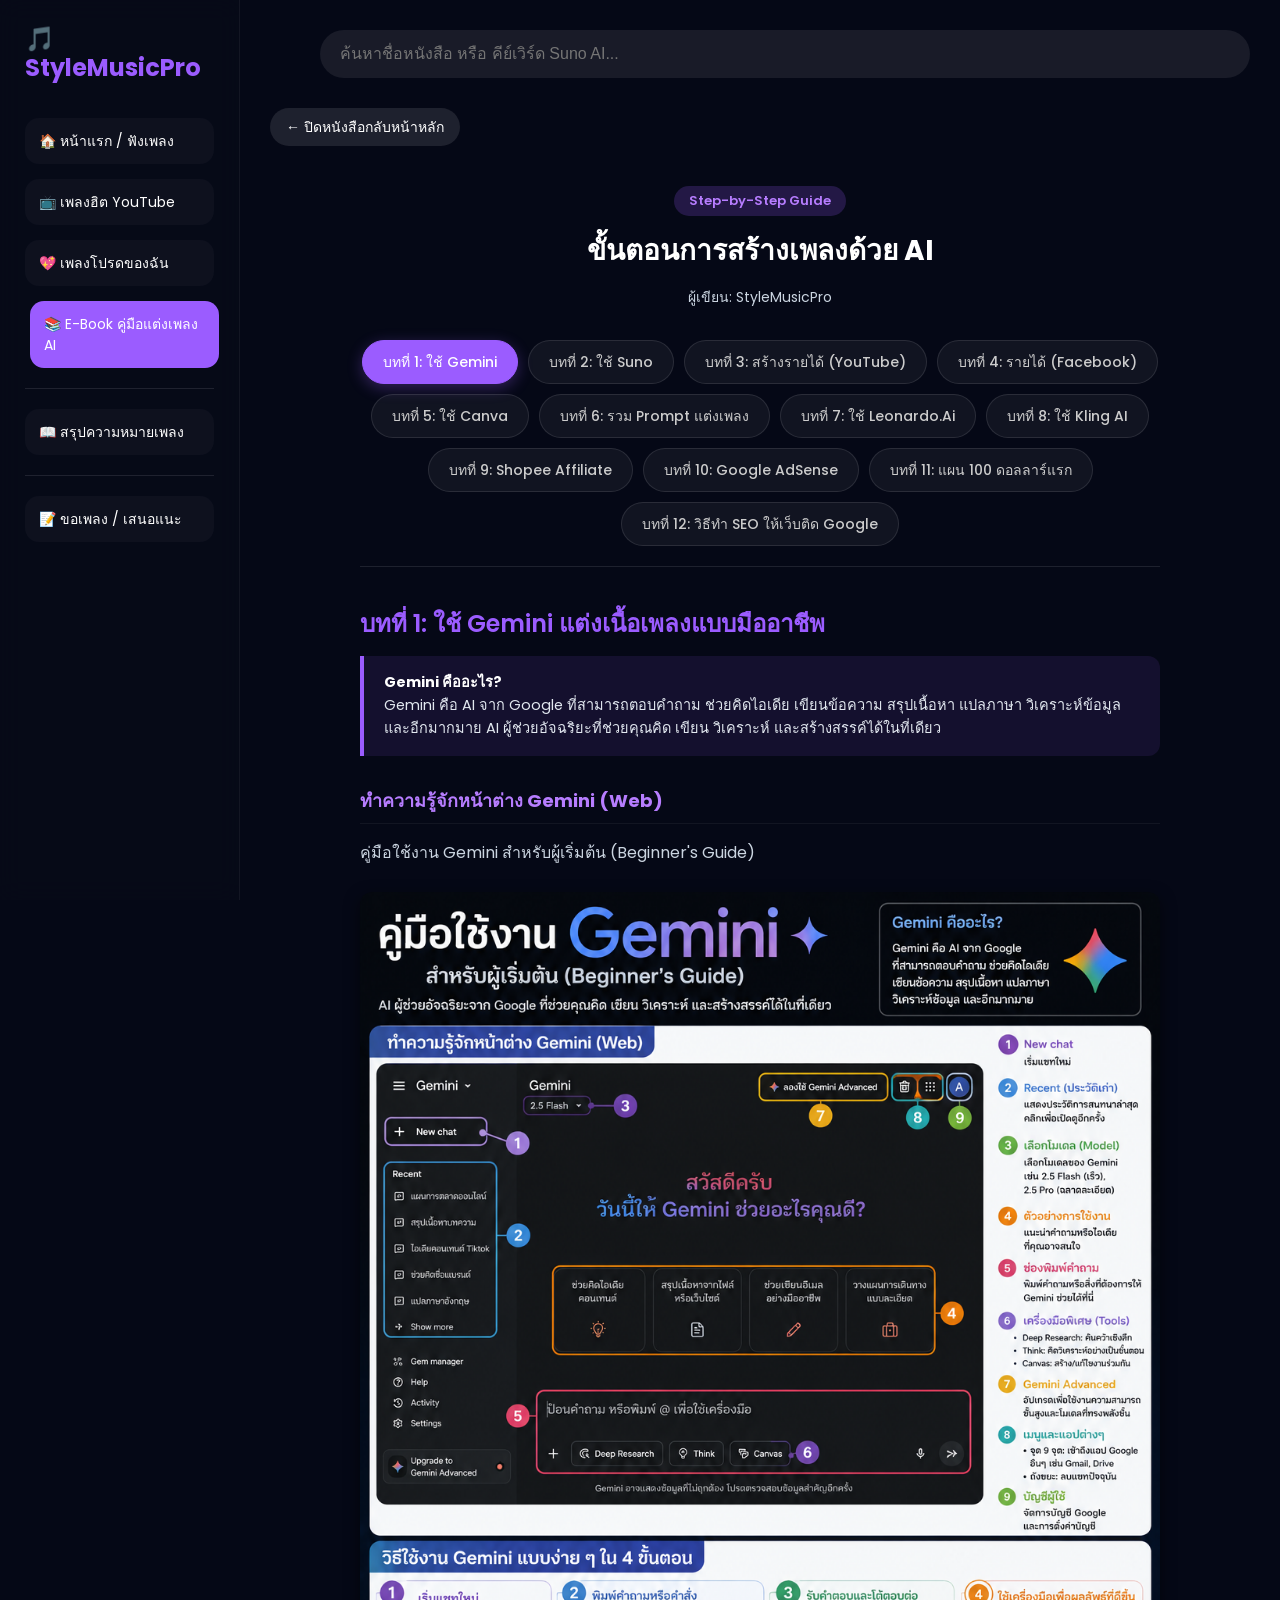
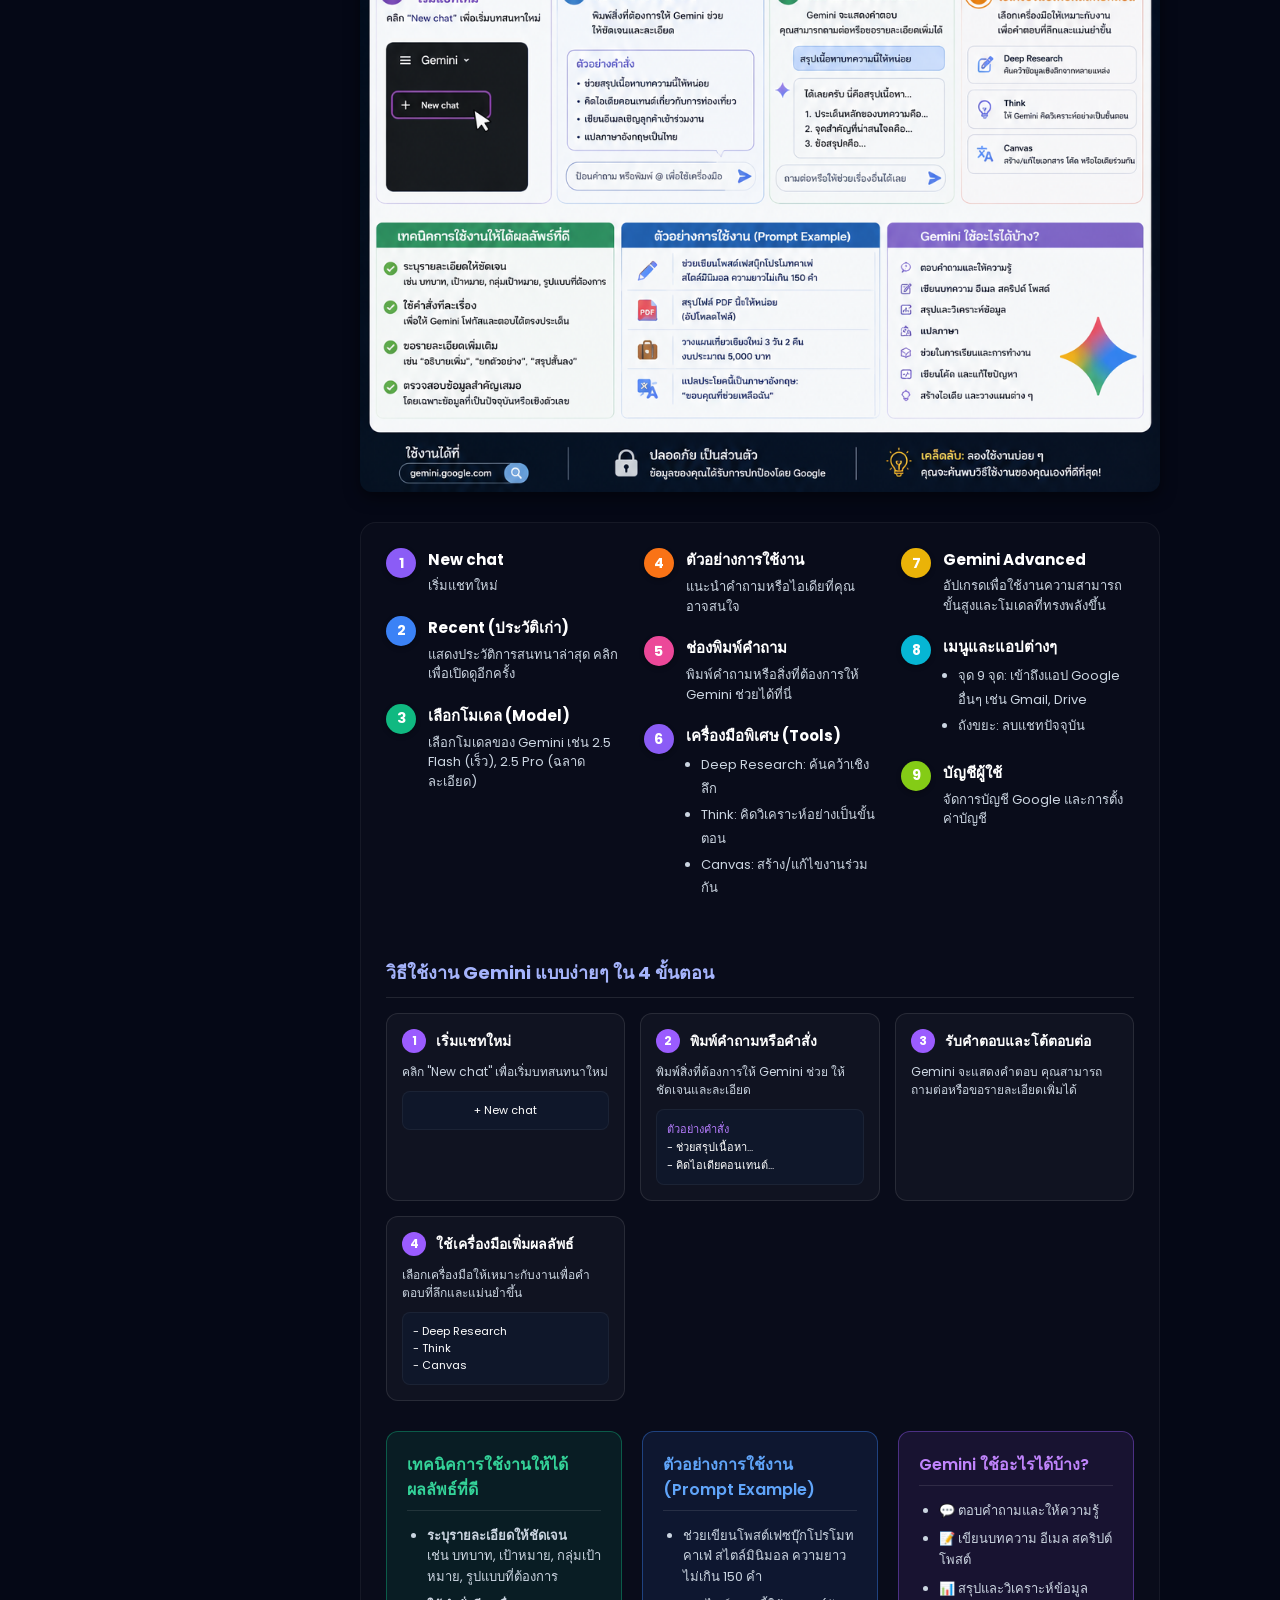
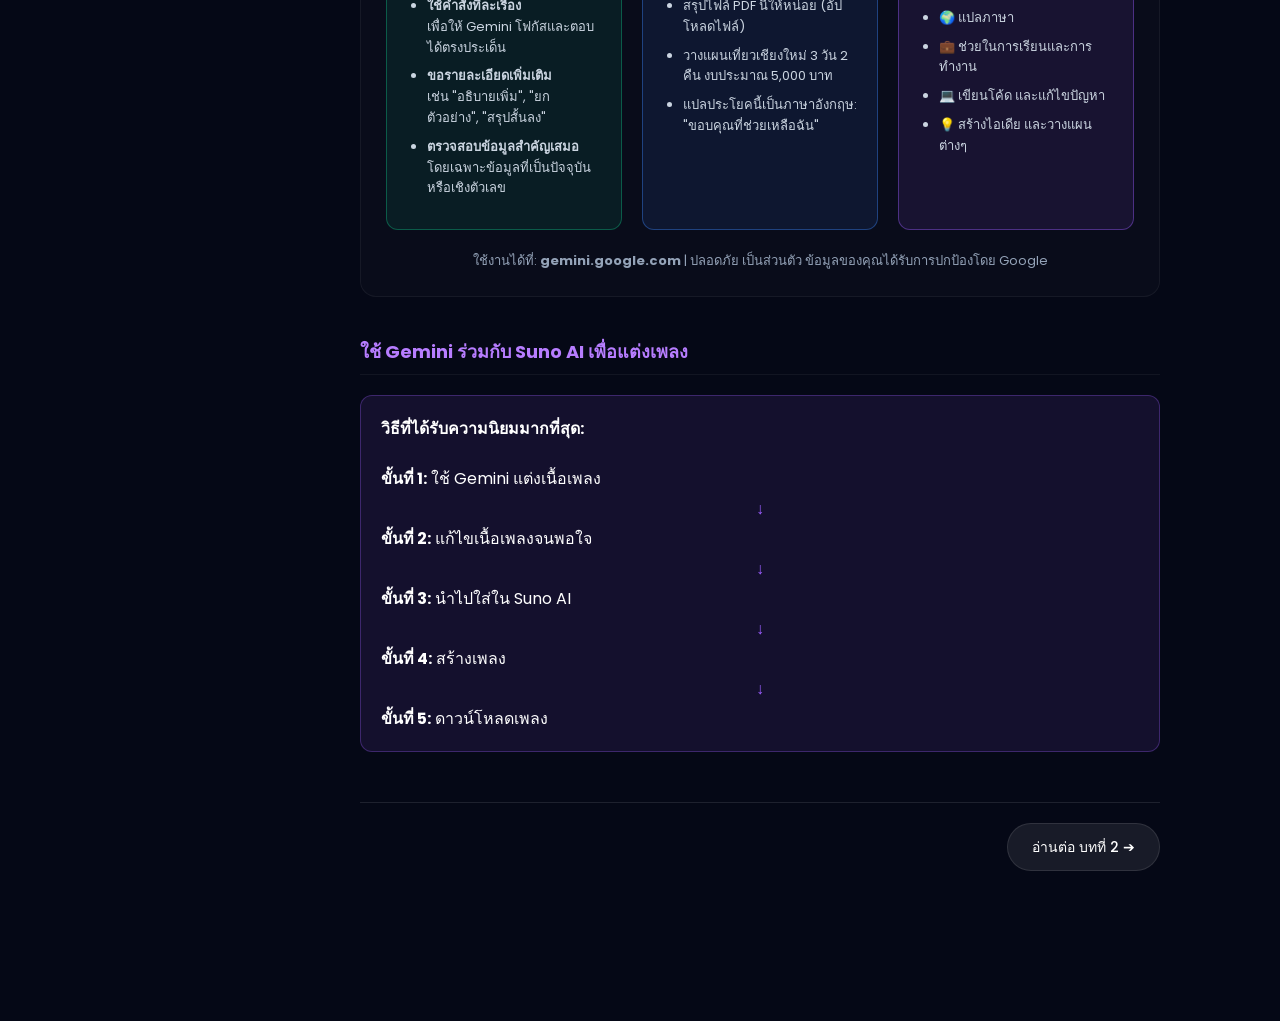
==== commit 4858c3a7: "Add buttons for chapters 11 and 12 in ebook.html" ====
--- a/ebook.html
+++ b/ebook.html
@@ -317,7 +317,8 @@
     <button class="chapter-btn" id="btn-ch8" onclick="showChapter(8)">บทที่ 8: ใช้ Kling AI</button>
     <button class="chapter-btn" id="btn-ch9" onclick="showChapter(9)">บทที่ 9: Shopee Affiliate</button>  
     <button class="chapter-btn" id="btn-ch10" onclick="showChapter(10)">บทที่ 10: Google AdSense</button>
-    <button class="chapter-btn" id="btn-ch11" onclick="showChapter(11)">บทที่ 11: แผน 100 ดอลลาร์แรก</button>           
+    <button class="chapter-btn" id="btn-ch11" onclick="showChapter(11)">บทที่ 11: แผน 100 ดอลลาร์แรก</button>     
+    <button class="chapter-btn" id="btn-ch11" onclick="showChapter(12)">บทที่ 12: วิธีทำ SEO ให้เว็บติด Google</button>              
 </div>
 
                 <div id="ch1" class="chapter-content active">
@@ -910,6 +911,7 @@
                                 <span><span style="color:#60a5fa; font-weight:bold;">5</span> รับงาน สปอนเซอร์ (Brand Sponsorship)</span>
                                 <span><span style="color:#60a5fa; font-weight:bold;">6</span> ดาว (Stars) / ของขวัญ (Gifts)</span>
                                 <span><span style="color:#60a5fa; font-weight:bold;">7</span> ค่าสมัครสมาชิก (Facebook Subscription)</span>
+                                 <button class="chapter-btn" id="btn-ch12" onclick="showChapter(12)">บทที่ 12: วิธีทำ SEO ให้เว็บติด Google</button>
                             </div>
                         </div>
 
@@ -2057,7 +2059,7 @@
                         นี่คือแผนปฏิบัติการ (Action Plan) 30 วัน สำหรับมือใหม่ที่ต้องการสร้างรายได้ออนไลน์ก้อนแรก (ประมาณ 3,500 บาท+) แบบเป็นขั้นตอน ทำตามได้แม้ไม่มีประสบการณ์ โดยเน้นใช้เครื่องมือฟรีหรือมีค่าใช้จ่ายน้อยที่สุด
                     </div>
 
-                    <img src="songs/first_100_dollars.png" alt="แผนสร้างรายได้ 100 ดอลลาร์แรก" class="content-image" style="margin-top: 10px;">
+                    <img src="songs/แผนสร้างรายได้100ดอลลาร์แรก.png" alt="แผนสร้างรายได้ 100 ดอลลาร์แรก" class="content-image" style="margin-top: 10px;">
 
                     <div class="info-container" style="border-color: rgba(16,185,129,0.3);">
                         
@@ -2235,7 +2237,132 @@
                     </div>
 
                     <div class="chapter-footer-nav">
-                        <button class="btn-nav" onclick="showChapter(10)">← ย้อนกลับ บทก่อนหน้า</button>
+                         <button class="btn-nav" onclick="showChapter(10)">← ย้อนกลับ บทที่ 10</button>
+                         <button class="btn-nav" onclick="showChapter(12)">อ่านต่อ บทที่ 12 ➔</button>
+                    </div>
+                </div>
+         <div id="ch12" class="chapter-content">
+                    <h2 class="chapter-title" style="color: #2563eb;">บทที่ 12: วิธีทำ SEO ให้เว็บติด Google (ทำตามได้ทีละขั้นตอน)</h2>
+                    
+                    <div class="chapter-summary" style="border-color: #2563eb; background: rgba(37,99,235,0.1);">
+                        <strong>SEO (Search Engine Optimization) คืออะไร?</strong><br>
+                        คือการปรับแต่งเว็บไซต์เพื่อให้ติดอันดับบน Google แบบธรรมชาติ (ไม่ต้องจ่ายเงิน) ทำให้คนค้นหาเจอเว็บไซต์เราและคลิกเข้ามา เพิ่มยอดผู้เข้าชมและโอกาสสร้างรายได้ในระยะยาว
+                    </div>
+
+                    <img src="songs/seo.png" alt="วิธีทำ SEO ให้เว็บติด Google" class="content-image" style="margin-top: 10px;">
+
+                    <div class="info-container" style="border-color: rgba(37,99,235,0.3);">
+                        
+                        <div class="fb-header-box" style="background: rgba(37,99,235,0.1); border-color: rgba(37,99,235,0.3);">
+                            <div class="fb-main-title" style="color: #2563eb;">ประโยชน์ของการทำ SEO</div>
+                            <div class="fb-flow" style="color: #fff; flex-wrap: wrap; justify-content: center; margin-top: 15px;">
+                                <span>👥 คนเข้าเว็บเพิ่มขึ้น</span>
+                                <span>🥇 ติดอันดับ Google</span>
+                                <span>✨ สร้างความน่าเชื่อถือ</span>
+                                <span>💰 ไม่ต้องจ่ายค่าโฆษณา</span>
+                                <span>🛒 เพิ่มโอกาสขาย</span>
+                            </div>
+                        </div>
+
+                        <h3 style="color: #3b82f6; text-align: center; margin-top: 30px; margin-bottom: 15px;">14 ขั้นตอนทำ SEO ให้เว็บติด Google</h3>
+
+                        <div class="fb-grid">
+                            
+                            <div class="fb-box" style="border-color: rgba(37,99,235,0.3);">
+                                <div class="fb-box-header" style="border-color: rgba(37,99,235,0.3);">
+                                    <div class="fb-step-circle" style="background: #2563eb;">A</div>
+                                    <div class="fb-box-title" style="color: #60a5fa;">การเตรียมตัว & โครงสร้าง</div>
+                                </div>
+                                <ul class="fb-list">
+                                    <li><span class="num" style="background: #2563eb;">1</span> <div><strong>ค้นหาคีย์เวิร์ด (Keyword):</strong><br><span style="color:#94a3b8;">หาคำที่คนค้นหาบ่อยเกี่ยวกับเนื้อหาของเรา (ใช้เครื่องมือเช่น Google Keyword Planner, Ubersuggest) เช่น "แต่งเพลงด้วย ai"</span></div></li>
+                                    <li><span class="num" style="background: #2563eb;">2</span> <div><strong>วางโครงสร้างเว็บไซต์ให้ดี:</strong><br><span style="color:#94a3b8;">จัดหมวดหมู่ให้ชัดเจน โครงสร้างไม่ลึกเกินไป (ไม่เกิน 3 คลิกถึงเนื้อหา) และใช้ URL สั้นเข้าใจง่าย</span></div></li>
+                                </ul>
+                            </div>
+
+                            <div class="fb-box" style="border-color: rgba(16,185,129,0.3);">
+                                <div class="fb-box-header" style="border-color: rgba(16,185,129,0.3);">
+                                    <div class="fb-step-circle" style="background: #10b981;">B</div>
+                                    <div class="fb-box-title" style="color: #34d399;">สร้างเนื้อหา & ปรับแต่งเพจ</div>
+                                </div>
+                                <ul class="fb-list">
+                                    <li><span class="num" style="background: #10b981;">3</span> <div><strong>ทำคอนเทนต์คุณภาพ:</strong><br><span style="color:#94a3b8;">เขียนเนื้อหาที่มีประโยชน์ ละเอียด (800-1,500 คำ) ตอบคำถามคนอ่านให้ครบ ใช้รูป/วิดีโอช่วยอธิบาย</span></div></li>
+                                    <li><span class="num" style="background: #10b981;">4</span> <div><strong>ปรับแต่ง Title (ชื่อเรื่อง):</strong><br><span style="color:#94a3b8;">ใส่คีย์เวิร์ดใน Title ความยาวไม่เกิน 60 ตัวอักษร ทำให้น่าสนใจ</span></div></li>
+                                    <li><span class="num" style="background: #10b981;">5</span> <div><strong>เขียน Meta Description:</strong><br><span style="color:#94a3b8;">สรุปเนื้อหา 1-2 บรรทัด (ไม่เกิน 160 อักษร) ใส่คีย์เวิร์ดและชวนคลิก</span></div></li>
+                                    <li><span class="num" style="background: #10b981;">6</span> <div><strong>ใช้หัวข้อ (Heading) ให้ถูกต้อง:</strong><br><span style="color:#94a3b8;">ใช้ H1 เพียง 1 ครั้ง (ชื่อบทความ) และใช้ H2, H3 สำหรับหัวข้อย่อย</span></div></li>
+                                    <li><span class="num" style="background: #10b981;">7</span> <div><strong>ปรับแต่งรูปภาพ (Image SEO):</strong><br><span style="color:#94a3b8;">ตั้งชื่อไฟล์รูปให้สื่อความหมาย ใส่ Alt Text อธิบายรูป และบีบอัดขนาด</span></div></li>
+                                </ul>
+                            </div>
+
+                            <div class="fb-box" style="border-color: rgba(245,158,11,0.3);">
+                                <div class="fb-box-header" style="border-color: rgba(245,158,11,0.3);">
+                                    <div class="fb-step-circle" style="background: #f59e0b;">C</div>
+                                    <div class="fb-box-title" style="color: #fcd34d;">การเชื่อมโยงลิงก์ (Links)</div>
+                                </div>
+                                <ul class="fb-list">
+                                    <li><span class="num" style="background: #f59e0b;">8</span> <div><strong>ทำ Internal Link:</strong><br><span style="color:#94a3b8;">ลิงก์ไปยังบทความที่เกี่ยวข้องภายในเว็บเราเอง ช่วยให้คนอ่านนานขึ้นและ Google เข้าใจโครงสร้างเว็บ</span></div></li>
+                                    <li><span class="num" style="background: #f59e0b;">9</span> <div><strong>ทำ Backlink คุณภาพ:</strong><br><span style="color:#94a3b8;">สร้างลิงก์จากเว็บอื่นที่น่าเชื่อถือมายังเว็บเรา (เช่น การเขียนบทความคุณภาพจนคนแชร์ต่อ, ทำ Infographic ให้คนอ้างอิง)</span></div></li>
+                                </ul>
+                            </div>
+
+                            <div class="fb-box" style="border-color: rgba(139,92,246,0.3);">
+                                <div class="fb-box-header" style="border-color: rgba(139,92,246,0.3);">
+                                    <div class="fb-step-circle" style="background: #8b5cf6;">D</div>
+                                    <div class="fb-box-title" style="color: #c4b5fd;">เทคนิคอล & การวัดผล</div>
+                                </div>
+                                <ul class="fb-list">
+                                    <li><span class="num" style="background: #8b5cf6;">10</span> <div><strong>ปรับความเร็วเว็บ (Speed):</strong><br><span style="color:#94a3b8;">เว็บควรโหลดไม่เกิน 3 วินาที (ทดสอบที่ PageSpeed Insights)</span></div></li>
+                                    <li><span class="num" style="background: #8b5cf6;">11</span> <div><strong>รองรับมือถือ (Mobile Friendly):</strong><br><span style="color:#94a3b8;">ใช้ธีม Responsive เพราะคนค้นหาผ่านมือถือกว่า 70%</span></div></li>
+                                    <li><span class="num" style="background: #8b5cf6;">12</span> <div><strong>ส่งเว็บให้ Google:</strong><br><span style="color:#94a3b8;">สมัคร Google Search Console และส่ง Sitemap ให้ Google เก็บข้อมูล</span></div></li>
+                                    <li><span class="num" style="background: #8b5cf6;">13</span> <div><strong>วิเคราะห์และปรับปรุง:</strong><br><span style="color:#94a3b8;">ดูข้อมูลจาก Analytics ปรับปรุงเนื้อหาให้ดีขึ้นอย่างต่อเนื่อง</span></div></li>
+                                    <li><span class="num" style="background: #8b5cf6;">14</span> <div><strong>ความอดทนคือสำคัญ!:</strong><br><span style="color:#94a3b8;">SEO ไม่เห็นผลทันที อาจใช้เวลา 1-3 เดือน ต้องทำสม่ำเสมอ</span></div></li>
+                                </ul>
+                            </div>
+
+                        </div>
+
+                        <div class="fb-grid" style="margin-top: 25px;">
+                            
+                            <div class="fb-box" style="background: rgba(0,0,0,0.2);">
+                                <div class="fb-box-header" style="border-bottom: 1px solid rgba(255,255,255,0.1);">
+                                    <div class="fb-box-title" style="color: #e2e8f0;">🛠️ เครื่องมือ SEO ที่ควรรู้จัก</div>
+                                </div>
+                                <ul style="list-style: none; padding: 0; font-size: 13px; color: #cbd5e1; line-height: 1.8;">
+                                    <li><strong style="color:#60a5fa;">1. Google Keyword Planner:</strong> หาคีย์เวิร์ด</li>
+                                    <li><strong style="color:#60a5fa;">2. Google Trends:</strong> ดูเทรนด์คำค้นหา</li>
+                                    <li><strong style="color:#60a5fa;">3. Ubersuggest:</strong> วิเคราะห์คีย์เวิร์ด, คู่แข่ง</li>
+                                    <li><strong style="color:#60a5fa;">4. Google Search Console:</strong> ตรวจสอบสถานะเว็บไซต์</li>
+                                    <li><strong style="color:#60a5fa;">5. Google Analytics:</strong> ดูสถิติคนเข้าเว็บ</li>
+                                    <li><strong style="color:#60a5fa;">6. PageSpeed Insights:</strong> ทดสอบความเร็วเว็บ</li>
+                                </ul>
+                            </div>
+
+                            <div class="fb-box" style="background: rgba(16,185,129,0.1); border-color: rgba(16,185,129,0.3); text-align: center; display: flex; flex-direction: column; justify-content: center;">
+                                <h3 style="color: #34d399; margin-bottom: 15px;">🏆 สรุปสั้นๆ หัวใจของ SEO</h3>
+                                <div style="display: flex; justify-content: space-around; flex-wrap: wrap; gap: 10px;">
+                                    <div style="width: 30%;">
+                                        <div style="font-size: 24px; margin-bottom: 5px;">✍️</div>
+                                        <strong style="color: #fff; font-size: 12px;">เนื้อหาตอบโจทย์คนค้นหา</strong>
+                                    </div>
+                                    <div style="width: 30%;">
+                                        <div style="font-size: 24px; margin-bottom: 5px;">⚙️</div>
+                                        <strong style="color: #fff; font-size: 12px;">เทคนิคถูกต้องตามหลัก</strong>
+                                    </div>
+                                    <div style="width: 30%;">
+                                        <div style="font-size: 24px; margin-bottom: 5px;">🔄</div>
+                                        <strong style="color: #fff; font-size: 12px;">ทำต่อเนื่องไม่หยุดพัฒนา</strong>
+                                    </div>
+                                </div>
+                                <div style="margin-top: 20px; font-size: 14px; font-weight: bold; color: #6ee7b7;">
+                                    ทำครบ = ติดอันดับ = คนเข้าเว็บ = รายได้ 💰
+                                </div>
+                            </div>
+
+                        </div>
+
+                    </div>
+
+                    <div class="chapter-footer-nav">
+                        <button class="btn-nav" onclick="showChapter(11)">← ย้อนกลับ บทที่ 11</button>
                         <button class="btn-nav" style="background: #ff4757; border-color: #ff4757;" onclick="closeBook()">จบหลักสูตร / ปิดหนังสือ ➔</button>
                     </div>
                 </div>
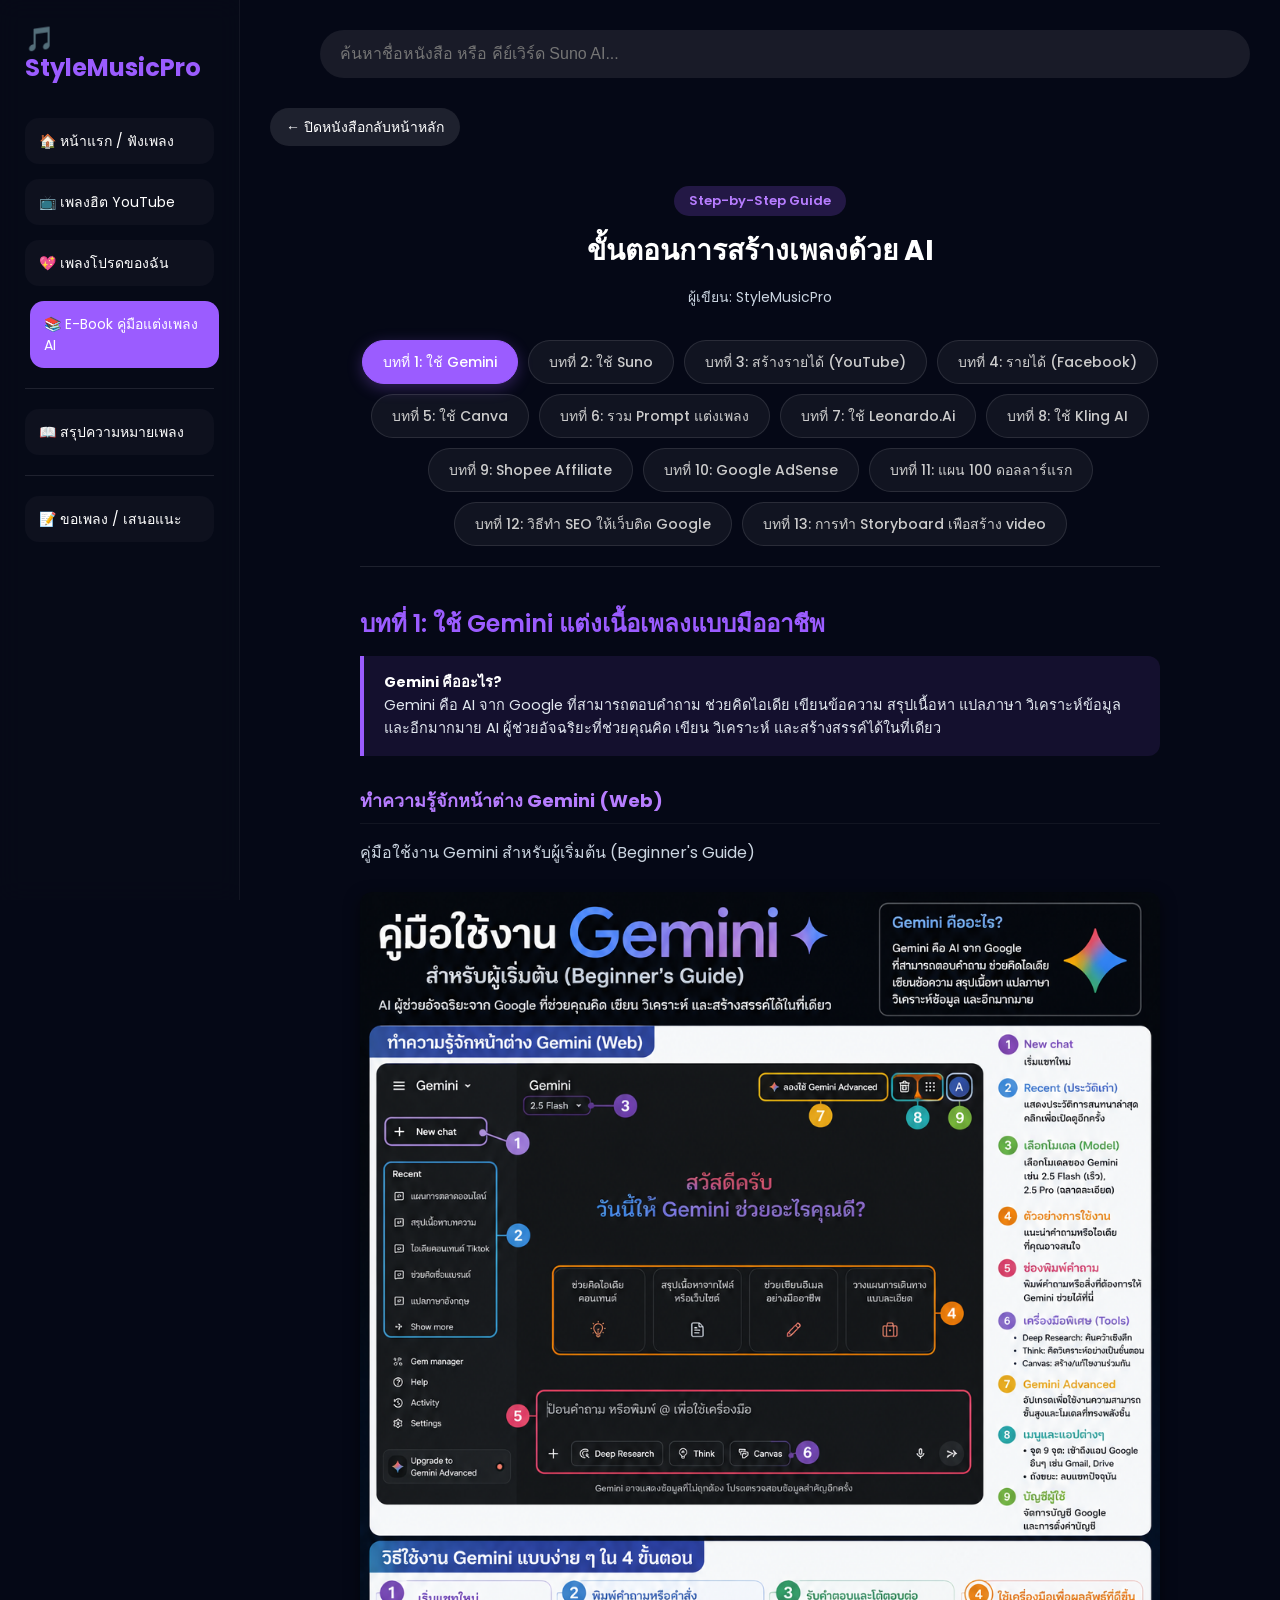
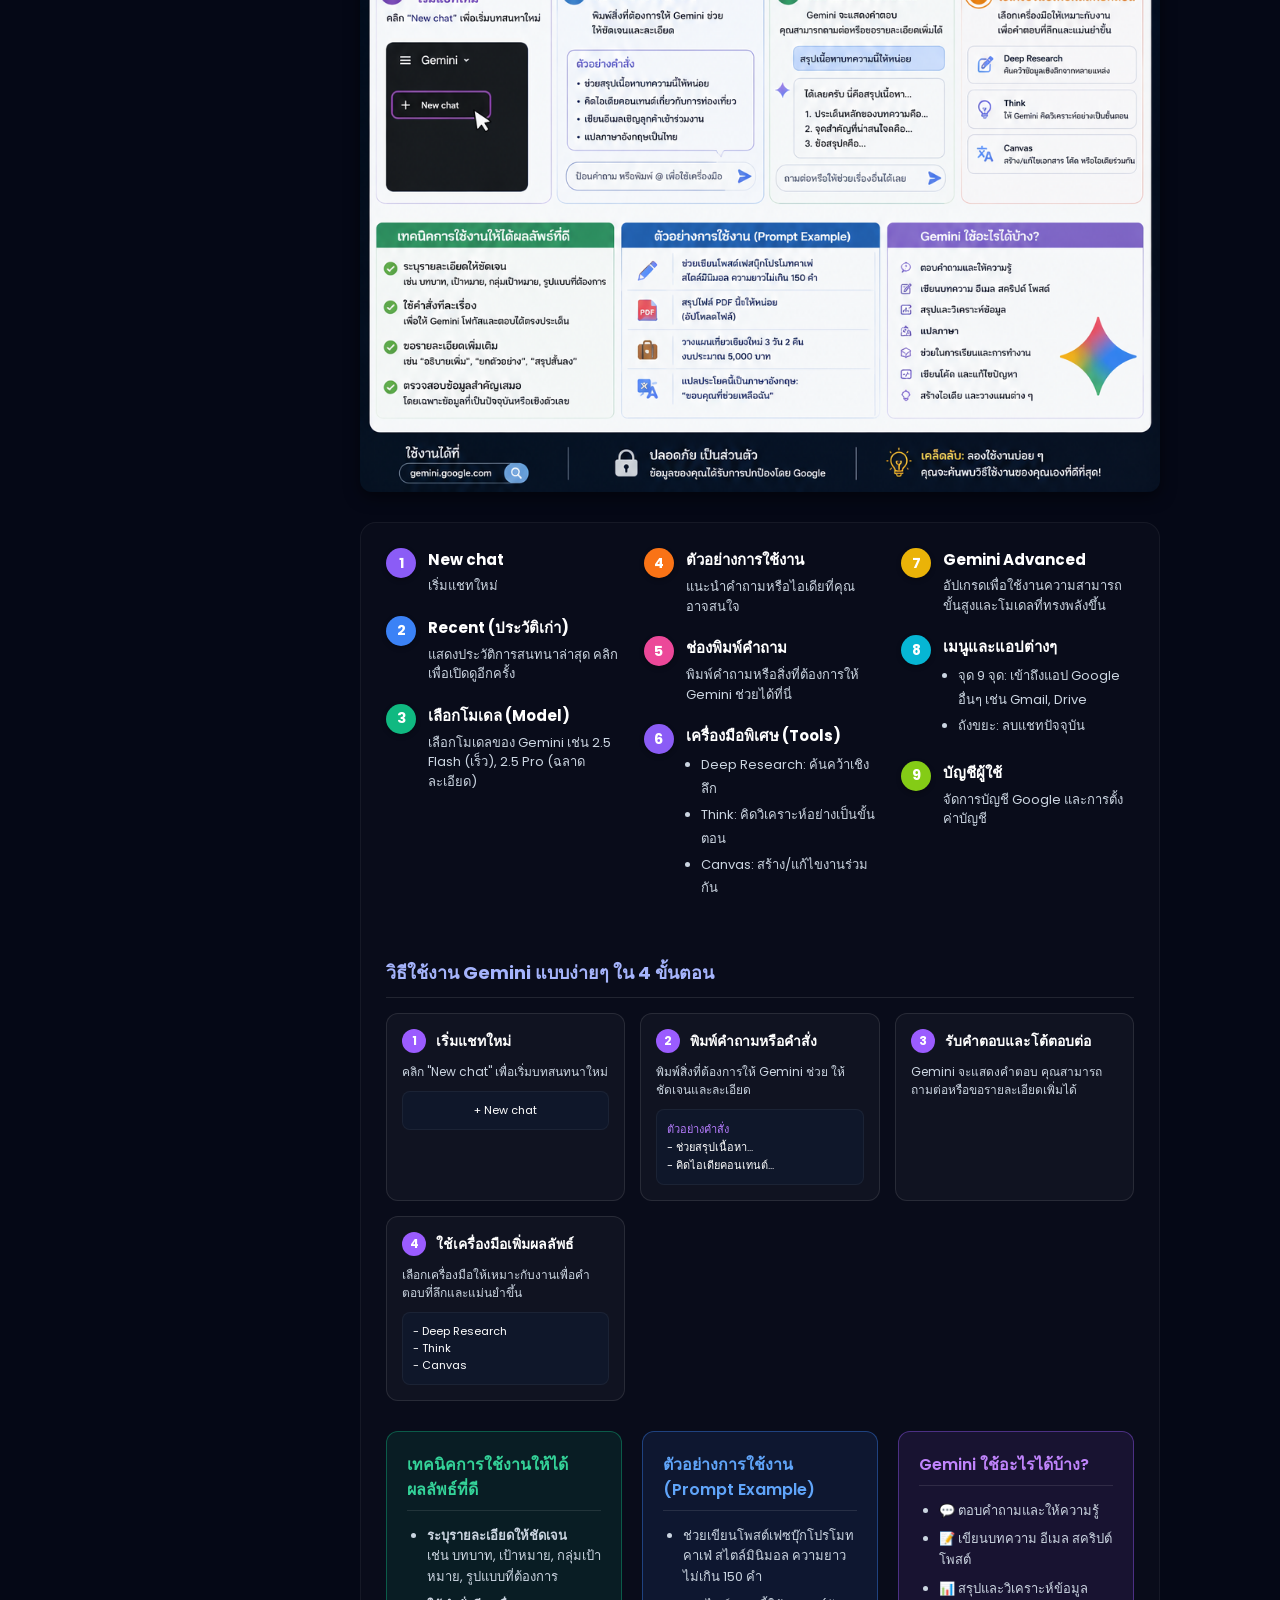
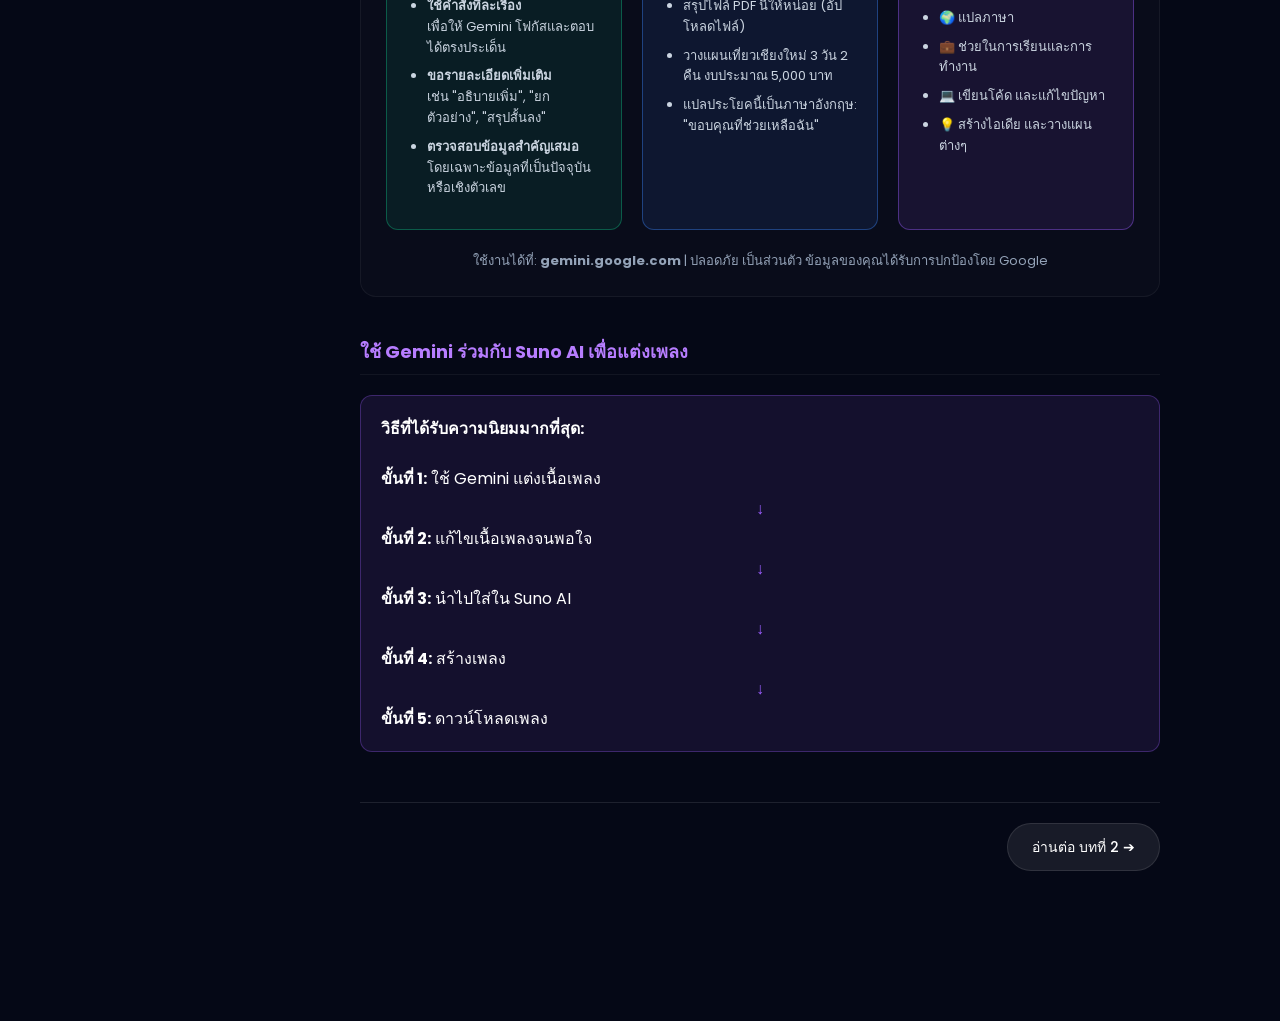
==== commit 19b8a217: "Add chapters 12 and 13 to ebook.html" ====
--- a/ebook.html
+++ b/ebook.html
@@ -318,7 +318,8 @@
     <button class="chapter-btn" id="btn-ch9" onclick="showChapter(9)">บทที่ 9: Shopee Affiliate</button>  
     <button class="chapter-btn" id="btn-ch10" onclick="showChapter(10)">บทที่ 10: Google AdSense</button>
     <button class="chapter-btn" id="btn-ch11" onclick="showChapter(11)">บทที่ 11: แผน 100 ดอลลาร์แรก</button>     
-    <button class="chapter-btn" id="btn-ch11" onclick="showChapter(12)">บทที่ 12: วิธีทำ SEO ให้เว็บติด Google</button>              
+    <button class="chapter-btn" id="btn-ch11" onclick="showChapter(12)">บทที่ 12: วิธีทำ SEO ให้เว็บติด Google</button> 
+    <button class="chapter-btn" id="btn-ch13" onclick="showChapter(13)">บทที่ 13: การทำ Storyboard เพือสร้าง video  </button>
 </div>
 
                 <div id="ch1" class="chapter-content active">
@@ -2363,6 +2364,149 @@
 
                     <div class="chapter-footer-nav">
                         <button class="btn-nav" onclick="showChapter(11)">← ย้อนกลับ บทที่ 11</button>
+                         <button class="btn-nav" onclick="showChapter(13)">อ่านต่อ บทที่ 13 ➔</button>
+                    </div>
+                </div>
+         <div id="ch13" class="chapter-content">
+                    <h2 class="chapter-title" style="color: #3b82f6;">บทที่ 13: แผนเรียน Storyboard (เขียนแผนก่อนสร้างวิดีโอ)</h2>
+                    
+                    <div class="chapter-summary" style="border-color: #3b82f6; background: rgba(59,130,246,0.1);">
+                        <strong>ทำไมถึงต้องทำ Storyboard?</strong><br>
+                        Storyboard คือ <strong>"การวาดหรือเขียนแผนของวิดีโอ"</strong> ก่อนลงมือสร้างจริง ช่วยให้เห็นภาพรวม ประหยัดเวลา ประหยัดงบ (โดยเฉพาะการใช้ Token ของ AI) และทำให้งานออกมาตรงกับที่เราคิดไว้มากที่สุด!
+                    </div>
+
+                    <img src="songs/Storyboard.png" alt="แผนเรียน Storyboard สำหรับมือใหม่" class="content-image" style="margin-top: 10px;">
+
+                    <div class="info-container" style="border-color: rgba(59,130,246,0.3);">
+                        
+                        <div class="fb-header-box" style="background: rgba(59,130,246,0.1); border-color: rgba(59,130,246,0.3);">
+                            <div class="fb-main-title" style="color: #3b82f6;">กระบวนการสร้างวิดีโอแบบมืออาชีพ</div>
+                            <div class="fb-flow" style="color: #fff;">
+                                <span>1. เขียนแผน (Script)</span>
+                                <span>2. วางฉาก (Storyboard)</span>
+                                <span>3. ถ่ายทำ/สร้าง (AI)</span>
+                                <span>4. ตัดต่อ (Edit)</span>
+                                <span>5. เผยแพร่ (Publish)</span>
+                            </div>
+                        </div>
+
+                        <div class="fb-grid" style="margin-top: 25px;">
+                            
+                            <div class="fb-box" style="border-color: rgba(139,92,246,0.3);">
+                                <div class="fb-box-header" style="border-color: rgba(139,92,246,0.3);">
+                                    <div class="fb-step-circle" style="background: #8b5cf6;">1</div>
+                                    <div class="fb-box-title" style="color: #a78bfa;">มุมกล้องที่ควรรู้ (Camera Angles)</div>
+                                </div>
+                                <div class="fb-icon-grid" style="grid-template-columns: repeat(auto-fit, minmax(130px, 1fr));">
+                                    <div style="background: rgba(0,0,0,0.2); padding: 10px; border-radius: 8px; text-align: center;">
+                                        <strong style="color: #a78bfa; font-size: 13px;">1. Wide Shot</strong><br><span style="font-size: 11px; color:#cbd5e1;">เห็นทั้งตัว/บรรยากาศ</span>
+                                    </div>
+                                    <div style="background: rgba(0,0,0,0.2); padding: 10px; border-radius: 8px; text-align: center;">
+                                        <strong style="color: #a78bfa; font-size: 13px;">2. Medium Shot</strong><br><span style="font-size: 11px; color:#cbd5e1;">เห็นครึ่งตัว</span>
+                                    </div>
+                                    <div style="background: rgba(0,0,0,0.2); padding: 10px; border-radius: 8px; text-align: center;">
+                                        <strong style="color: #a78bfa; font-size: 13px;">3. Close-up</strong><br><span style="font-size: 11px; color:#cbd5e1;">เน้นใบหน้า</span>
+                                    </div>
+                                    <div style="background: rgba(0,0,0,0.2); padding: 10px; border-radius: 8px; text-align: center;">
+                                        <strong style="color: #a78bfa; font-size: 13px;">4. Extreme Close-up</strong><br><span style="font-size: 11px; color:#cbd5e1;">เน้นรายละเอียด (เช่น ตา)</span>
+                                    </div>
+                                    <div style="background: rgba(0,0,0,0.2); padding: 10px; border-radius: 8px; text-align: center;">
+                                        <strong style="color: #a78bfa; font-size: 13px;">5. Over Shoulder</strong><br><span style="font-size: 11px; color:#cbd5e1;">มองผ่านไหล่ตัวละคร</span>
+                                    </div>
+                                    <div style="background: rgba(0,0,0,0.2); padding: 10px; border-radius: 8px; text-align: center;">
+                                        <strong style="color: #a78bfa; font-size: 13px;">6. Top View / Drone</strong><br><span style="font-size: 11px; color:#cbd5e1;">มุมสูง / มุมโดรน</span>
+                                    </div>
+                                </div>
+                            </div>
+
+                            <div class="fb-box" style="border-color: rgba(16,185,129,0.3);">
+                                <div class="fb-box-header" style="border-color: rgba(16,185,129,0.3);">
+                                    <div class="fb-step-circle" style="background: #10b981;">2</div>
+                                    <div class="fb-box-title" style="color: #34d399;">การเคลื่อนกล้อง (Camera Movement)</div>
+                                </div>
+                                <ul class="fb-list">
+                                    <li><span class="num" style="background: #10b981;">✓</span> <div><strong>Push In / Pull Out:</strong><br><span style="color:#94a3b8;">ค่อยๆ ซูมเข้า (เน้นอารมณ์) / ค่อยๆ ถอยออก (ให้เห็นภาพกว้าง)</span></div></li>
+                                    <li><span class="num" style="background: #10b981;">✓</span> <div><strong>Pan Left / Right:</strong><br><span style="color:#94a3b8;">หมุนกล้องซ้ายหรือขวา (ตามสิ่งที่เคลื่อนไหว)</span></div></li>
+                                    <li><span class="num" style="background: #10b981;">✓</span> <div><strong>Tilt Up / Down:</strong><br><span style="color:#94a3b8;">เงยกล้องขึ้น / ก้มกล้องลง (โชว์ความยิ่งใหญ่ของสถานที่)</span></div></li>
+                                    <li><span class="num" style="background: #10b981;">✓</span> <div><strong>Tracking / Orbit:</strong><br><span style="color:#94a3b8;">กล้องเคลื่อนที่ตามตัวละคร / กล้องหมุนรอบตัวละคร</span></div></li>
+                                </ul>
+                            </div>
+
+                        </div>
+
+                        <div class="fb-box" style="margin-top: 25px; border-color: #f43f5e; background: rgba(244,63,94,0.05);">
+                            <div class="fb-box-header" style="border-bottom: 1px solid rgba(244,63,94,0.2);">
+                                <div class="fb-step-circle" style="background: #f43f5e;">3</div>
+                                <div class="fb-box-title" style="color: #fb7185;">การแปลง Storyboard เป็น AI Prompt</div>
+                            </div>
+                            
+                            <div style="display: grid; grid-template-columns: repeat(auto-fit, minmax(280px, 1fr)); gap: 20px; padding-top: 15px;">
+                                <div>
+                                    <strong style="color: #fb7185; font-size: 14px;">หลักการเขียน Prompt ที่ดี (ใส่ให้ครบ)</strong>
+                                    <ul style="list-style: none; padding: 0; font-size: 13px; color: #cbd5e1; margin-top: 10px; line-height: 1.8;">
+                                        <li>1. <strong>Subject:</strong> ใคร/อะไร อยู่ในฉาก</li>
+                                        <li>2. <strong>Action:</strong> กำลังทำอะไร</li>
+                                        <li>3. <strong>Setting:</strong> สถานที่ / บรรยากาศ / แสง</li>
+                                        <li>4. <strong>Camera Angle:</strong> มุมกล้อง (เช่น Close-up)</li>
+                                        <li>5. <strong>Movement:</strong> การเคลื่อนกล้อง (เช่น Push in)</li>
+                                        <li>6. <strong>Style:</strong> สไตล์ภาพ (เช่น Cinematic, Realistic)</li>
+                                    </ul>
+                                </div>
+                                
+                                <div style="background: rgba(0,0,0,0.3); padding: 15px; border-radius: 8px; border: 1px solid rgba(244,63,94,0.2);">
+                                    <strong style="color: #fb7185; font-size: 13px;">📝 ตัวอย่างการแปลงคำพูด เป็น Prompt</strong>
+                                    <div style="margin-top: 10px; font-size: 12px; color: #94a3b8;">
+                                        <strong>จากฉาก:</strong> "ชายวัย 30 เปิดคอมในห้องมืด"
+                                    </div>
+                                    <div style="margin-top: 5px; font-size: 13px; color: #fecdd3; font-family: monospace; background: rgba(244,63,94,0.1); padding: 10px; border-radius: 6px;">
+                                        "A 30-year-old man sits in a dimly lit room, turning on his computer, cinematic lighting, realistic style, over-the-shoulder camera, slow push in, ultra detailed."
+                                    </div>
+                                </div>
+                            </div>
+                        </div>
+
+                        <div class="fb-grid" style="margin-top: 25px;">
+                            
+                            <div class="fb-box" style="border-color: rgba(14,165,233,0.3);">
+                                <div class="fb-box-header" style="border-color: rgba(14,165,233,0.3);">
+                                    <div class="fb-box-title" style="color: #38bdf8;">🎬 โครงสร้างการเล่าเรื่อง (รวมเป็นหนังสั้น)</div>
+                                </div>
+                                <div style="display: flex; flex-direction: column; gap: 8px; padding-top: 10px;">
+                                    <div style="background: rgba(14,165,233,0.1); padding: 8px 12px; border-radius: 6px; font-size: 13px;"><strong style="color:#7dd3fc;">1. Hook (เปิดเรื่อง):</strong> ดึงความสนใจใน 3 วินาทีแรก</div>
+                                    <div style="background: rgba(14,165,233,0.1); padding: 8px 12px; border-radius: 6px; font-size: 13px;"><strong style="color:#7dd3fc;">2. Setup (เกริ่นนำ):</strong> ปูเรื่องราว แนะนำตัวละคร</div>
+                                    <div style="background: rgba(14,165,233,0.1); padding: 8px 12px; border-radius: 6px; font-size: 13px;"><strong style="color:#7dd3fc;">3. Content (เนื้อหา):</strong> ดำเนินเรื่อง / ปัญหา</div>
+                                    <div style="background: rgba(14,165,233,0.1); padding: 8px 12px; border-radius: 6px; font-size: 13px;"><strong style="color:#7dd3fc;">4. Climax (จุดพีค):</strong> จุดตื่นเต้นที่สุด / การแก้ปัญหา</div>
+                                    <div style="background: rgba(14,165,233,0.1); padding: 8px 12px; border-radius: 6px; font-size: 13px;"><strong style="color:#7dd3fc;">5. Conclusion (สรุป):</strong> จบเรื่อง / ให้ข้อคิด หรือ Call to Action</div>
+                                </div>
+                            </div>
+
+                            <div class="fb-box" style="border-color: rgba(245,158,11,0.3);">
+                                <div class="fb-box-header" style="border-color: rgba(245,158,11,0.3);">
+                                    <div class="fb-box-title" style="color: #fbbf24;">💡 5 คำถามเช็กความพร้อม (ก่อนสร้างจริง)</div>
+                                </div>
+                                <p style="font-size: 12px; color: #cbd5e1; margin-bottom: 10px;">ก่อนนำไปเจนใน AI (Kling, Runway, etc.) ให้ถามตัวเองก่อนว่า:</p>
+                                <ul style="list-style: decimal; margin-left: 20px; font-size: 13px; color: #fde68a; line-height: 1.8;">
+                                    <li>ฉากนี้ต้องการสื่ออะไร? (ใจความหลัก)</li>
+                                    <li>ตัวละครกำลังทำอะไร? (การกระทำ/สีหน้า)</li>
+                                    <li>กล้องอยู่ตรงไหน? (มุมกล้อง/การเคลื่อนไหว)</li>
+                                    <li>แสงและโทนสีเป็นแบบไหน? (เช้า/กลางคืน/มืดหม่น)</li>
+                                    <li>คนดูจะรู้สึกอย่างไร? (ตื่นเต้น/เศร้า/หวังดี)</li>
+                                </ul>
+                            </div>
+
+                        </div>
+
+                        <div style="text-align: center; margin-top: 30px; padding: 20px; background: rgba(255,255,255,0.05); border-radius: 12px; border: 1px dashed rgba(255,255,255,0.2);">
+                            <h4 style="color: #10b981; margin-bottom: 5px;">🚀 วิธีเรียนที่ได้ผลที่สุด: Project-Based Learning</h4>
+                            <p style="font-size: 13px; color: #cbd5e1;">
+                                "อย่ามัวแต่อ่าน ให้ลองตั้งโจทย์ทำวิดีโอ 1 คลิปไปพร้อมๆ กันเลย คิดไอเดีย > เขียนสคริปต์ > ทำ Storyboard > เจน AI > ตัดต่อ > อัปโหลด... ทำซ้ำๆ แล้วคุณจะเก่งขึ้นแน่นอน!"
+                            </p>
+                        </div>
+
+                    </div>
+
+                    <div class="chapter-footer-nav">
+                        <button class="btn-nav" onclick="showChapter(12)">← ย้อนกลับ บทที่ 12</button>
                         <button class="btn-nav" style="background: #ff4757; border-color: #ff4757;" onclick="closeBook()">จบหลักสูตร / ปิดหนังสือ ➔</button>
                     </div>
                 </div>
